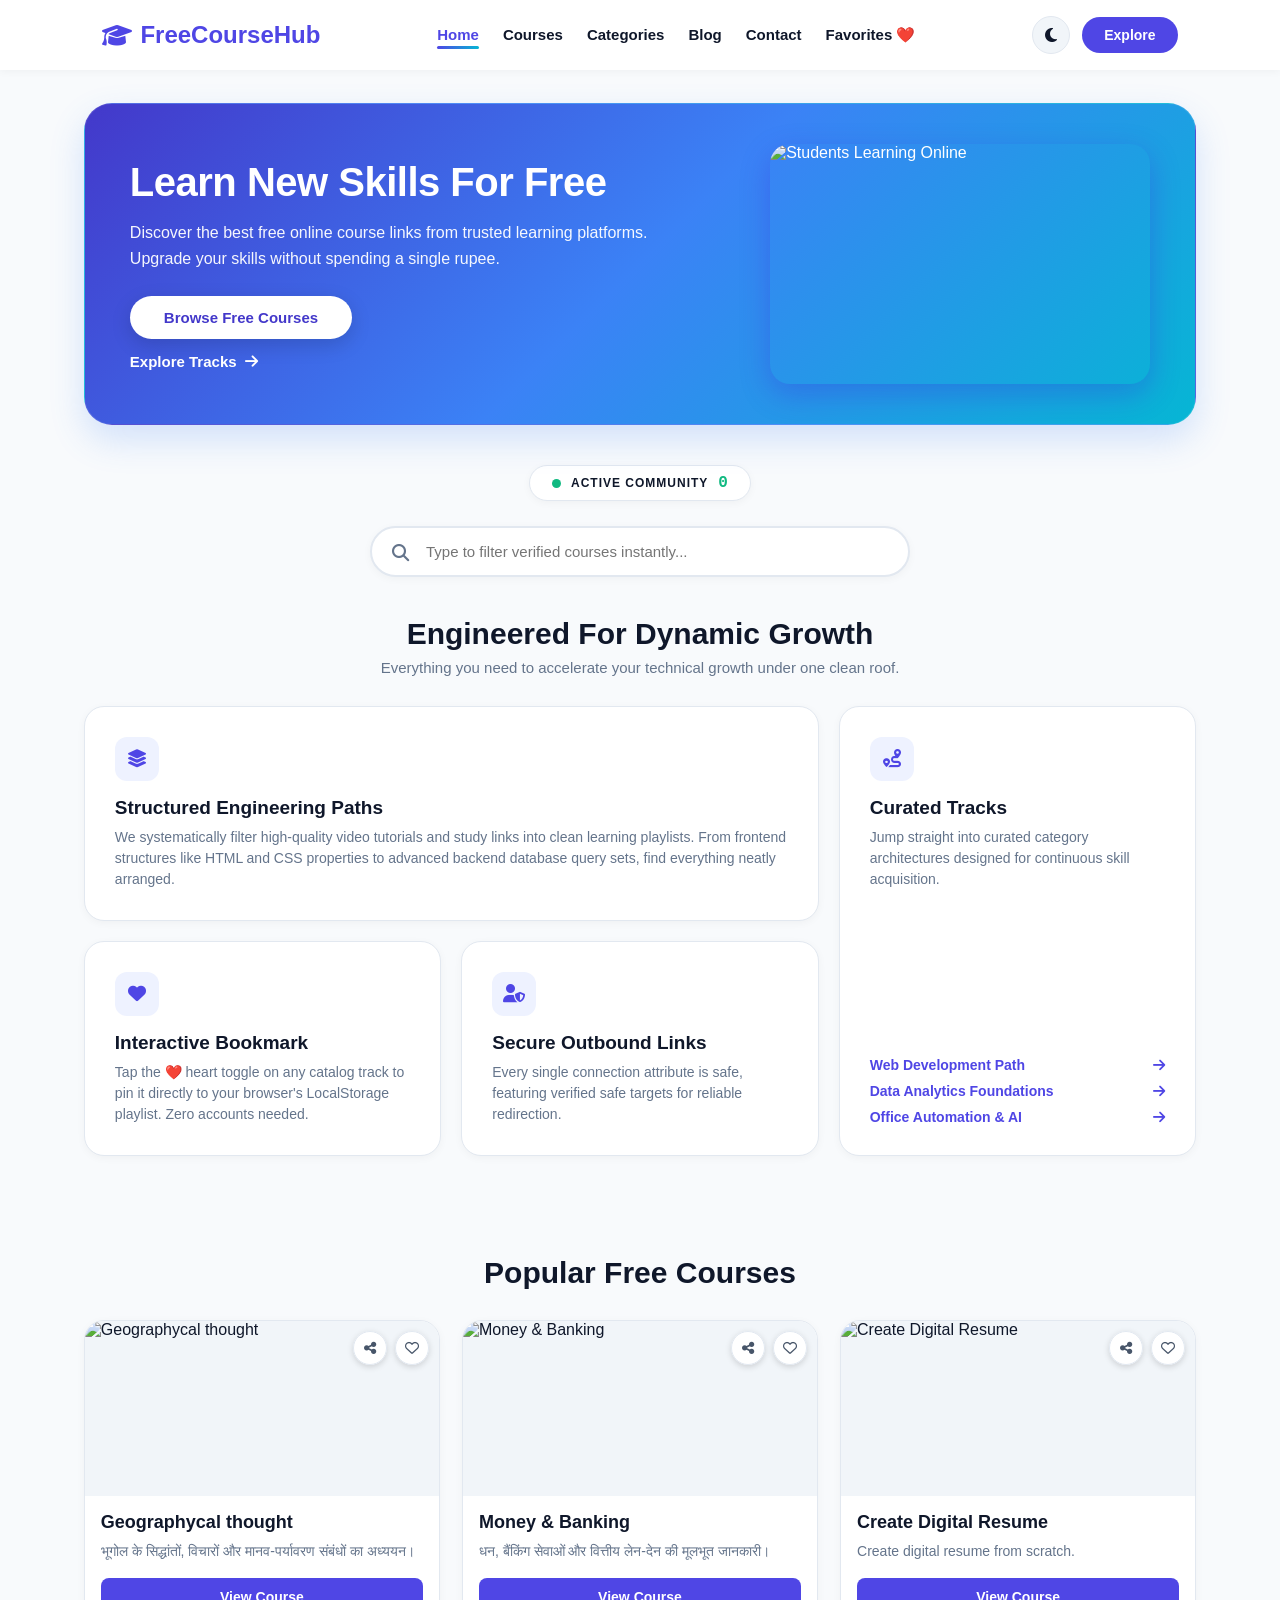
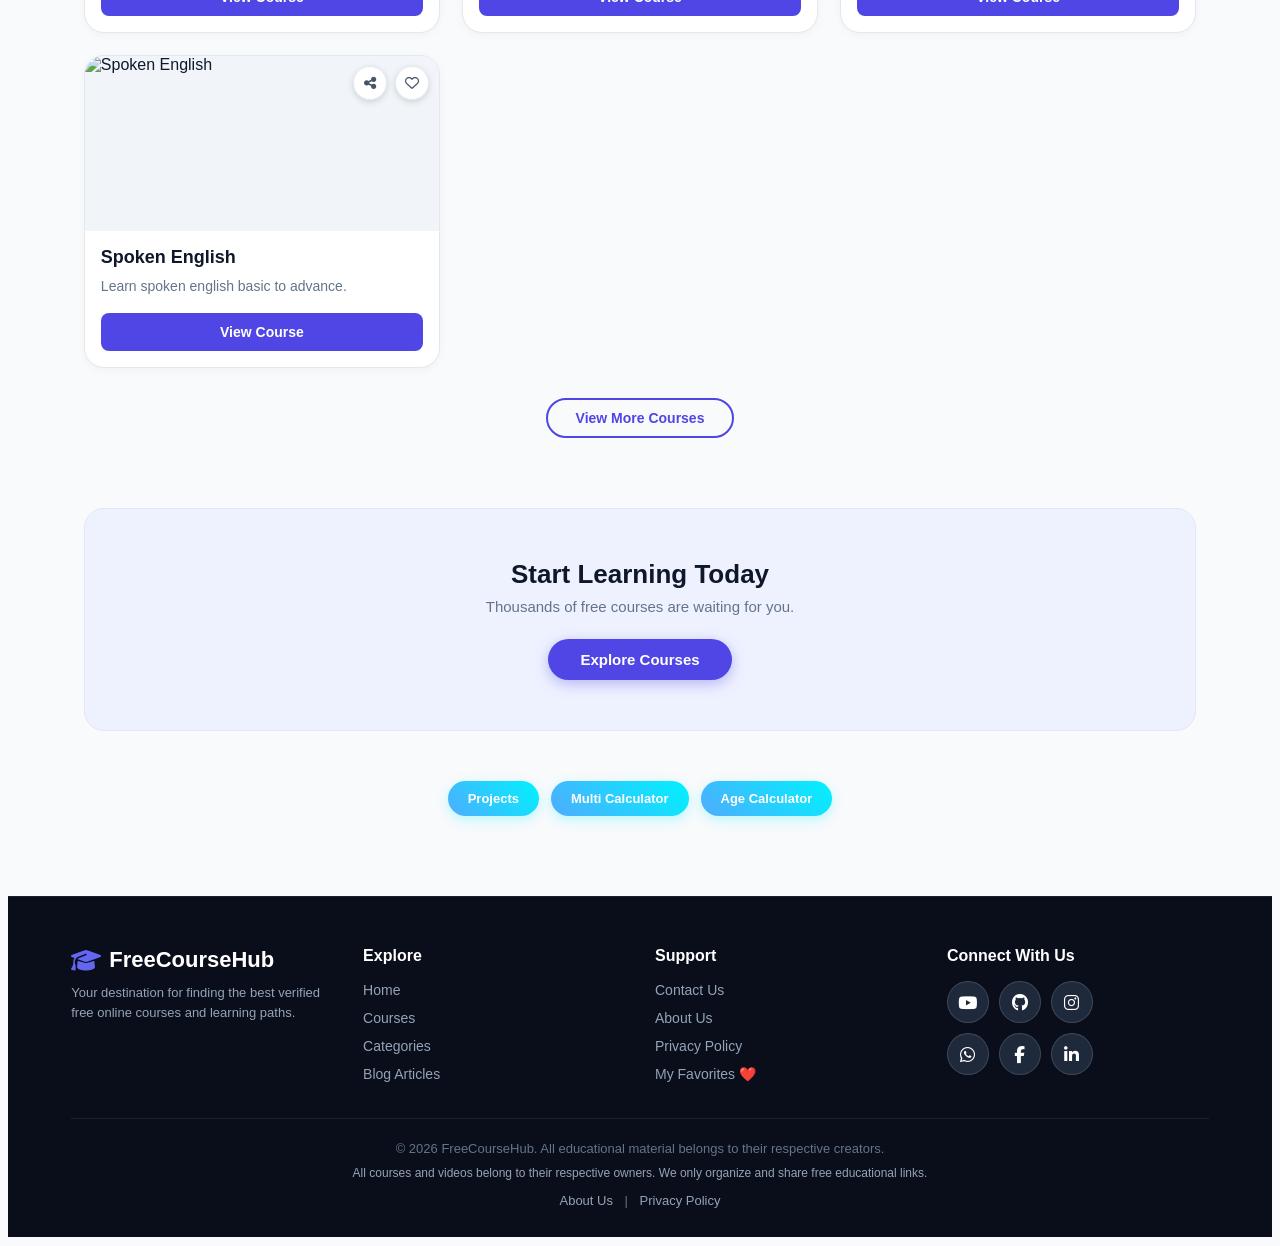
==== index.html @ 64199942 "Add files via upload" ====
<!DOCTYPE html>

<html lang="en">
<head>
  <!-- Basic Setup -->
  <meta charset="utf-8"/>
  <meta content="width=device-width, initial-scale=1.0, maximum-scale=5.0" name="viewport"/>
  <title>Free Course Hub | Learn Programming, AI &amp; Digital Skills for Free</title>
  
  <!-- SEO Meta Tags -->
  <meta name="description" content="Discover the best free online courses with verified links. Learn HTML, CSS, JavaScript, Python, Excel, and AI from trusted platforms without spending money."/>
  <meta name="keywords" content="free online courses, learn coding free, free HTML course, free Python tutorial, advance excel free, FreeCourseHub"/>
  <meta name="author" content="Munendra Singh"/>
  <meta name="robots" content="index, follow"/>
  <link rel="canonical" href="https://freecoursehub.xyz/"/>

  <!-- Open Graph / Facebook / WhatsApp -->
  <meta property="og:type" content="website"/>
  <meta property="og:site_name" content="FreeCourseHub"/>
  <meta property="og:url" content="https://freecoursehub.xyz/"/>
  <meta property="og:title" content="Free Course Hub | Learn New Skills For Free"/>
  <meta property="og:description" content="Upgrade your skills with 100% free and verified online course links."/>
  <meta property="og:image" content="https://freecoursehub.xyz/preview.png"/>
  <meta property="og:image:secure_url" content="https://freecoursehub.xyz/preview.png"/>
  <meta property="og:image:type" content="image/png"/>
  <meta property="og:image:width" content="1200"/>
  <meta property="og:image:height" content="630"/>

  <!-- Twitter Card Data -->
  <meta name="twitter:card" content="summary_large_image"/>
  <meta name="twitter:title" content="Free Course Hub | Learn New Skills For Free"/>
  <meta name="twitter:description" content="Upgrade your skills with 100% free and verified online course links."/>
  <meta name="twitter:image" content="https://freecoursehub.xyz/preview.png"/>

  <!-- Mobile Browser Styling -->
  <meta name="theme-color" content="#2563eb"/>

  <!-- Icons -->
  <link rel="icon" type="image/png" sizes="32x32" href="favicon.png"/>
  <link rel="apple-touch-icon" sizes="180x180" href="apple-touch-icon.png"/>

 <!-- Google Verification -->
  <meta name="google-site-verification" content="74yRJHPuUXWth_8720ql3IF-vBLWs7Xo8AvDwHf1Hyg"/>

  <!-- Stylesheets -->
  <link rel="stylesheet" href="css_files/style.css"/>
  <link rel="stylesheet" href="https://cdnjs.cloudflare.com/ajax/libs/font-awesome/6.5.1/css/all.min.css"/>
</head>
<body class="home-page">
<!-- Universal Header -->
<header>
<nav class="navbar">
<a class="logo" href="index.html">
<i class="fas fa-graduation-cap"></i> FreeCourseHub
            </a>
<!-- Desktop Links -->
<ul class="nav-links">
<li><a class="active" href="index.html">Home</a></li>
<li><a href="sections/Courses.html">Courses</a></li>
<li><a href="sections/Categories.html">Categories</a></li>
<li><a href="sections/blog.html">Blog</a></li>
<li><a href="sections/contact.html">Contact</a></li>
<li><a href="sections/favorites.html">Favorites ❤️</a></li>
</ul>
<div class="nav-right-group">
<button class="theme-toggle-btn" onclick="toggleTheme()" title="Toggle Theme">
<i class="fas fa-moon"></i>
</button>
<a class="nav-btn" href="#courses">Explore</a>
</div>
</nav>
</header>
<!-- Modern Hero Section (Dual-Column Card Frame) -->
<section class="hero-container">
<div class="hero-card">
<div class="hero-left-content">
<h1>Learn New Skills For Free</h1>
<p>Discover the best free online course links from trusted learning platforms. Upgrade your skills without spending a single rupee.</p>
<div class="hero-actions">
<a class="hero-pill-btn" href="#courses">Browse Free Courses</a>
<a class="hero-sub-link" href="sections/Categories.html">Explore Tracks <i class="fas fa-arrow-right"></i></a>
</div>
</div>
<div class="hero-right-img-box">
<img alt="Students Learning Online" src="https://images.unsplash.com/photo-1516321318423-f06f85e504b3?w=600&amp;auto=format&amp;fit=crop&amp;q=80"/>
</div>
</div>
</section>
<!-- Live Counter Badge -->
<div class="live-counter-section">
<a class="members-badge-live" href="sections/contact.html#followers-section">
<span class="pulse-dot"></span>
<span class="live-text">ACTIVE COMMUNITY</span>
<span class="count-number memberCount">0</span>
</a>
</div>
<!-- Search Section (Fixed Icon Inset) -->
<section class="search-section">
<div class="search-box">
<i class="fas fa-search"></i>
<input id="searchInput" placeholder="Type to filter verified courses instantly..." type="text"/>
</div>
</section>
<!-- Bento Grid Section -->
<section class="bento-section">
<h2 class="modern-section-title">Engineered For Dynamic Growth</h2>
<p class="modern-section-subtitle">Everything you need to accelerate your technical growth under one clean roof.</p>
<div class="bento-grid">
<div class="bento-card col-2">
<div class="icon-box"><i class="fas fa-layer-group"></i></div>
<h3>Structured Engineering Paths</h3>
<p>We systematically filter high-quality video tutorials and study links into clean learning playlists. From frontend structures like HTML and CSS properties to advanced backend database query sets, find everything neatly arranged.</p>
</div>
<div class="bento-card row-2">
<div>
<div class="icon-box"><i class="fas fa-route"></i></div>
<h3>Curated Tracks</h3>
<p>Jump straight into curated category architectures designed for continuous skill acquisition.</p>
</div>
<ul class="bento-link-list">
<li><a href="sections/Categories.html?category=web-development">Web Development Path <i class="fas fa-arrow-right"></i></a></li>
<li><a href="sections/Categories.html?category=data-analytics">Data Analytics Foundations <i class="fas fa-arrow-right"></i></a></li>
<li><a href="sections/Categories.html?category=ms-office">Office Automation &amp; AI <i class="fas fa-arrow-right"></i></a></li>
</ul>
</div>
<div class="bento-card">
<div class="icon-box"><i class="fas fa-heart"></i></div>
<h3>Interactive Bookmark</h3>
<p>Tap the ❤️ heart toggle on any catalog track to pin it directly to your browser's LocalStorage playlist. Zero accounts needed.</p>
</div>
<div class="bento-card">
<div class="icon-box"><i class="fas fa-user-shield"></i></div>
<h3>Secure Outbound Links</h3>
<p>Every single connection attribute is safe, featuring verified safe targets for reliable redirection.</p>
</div>
</div>
</section>
<!-- Courses Catalog Section -->
<section class="courses" id="courses">
<h2 class="modern-section-title">Popular Free Courses</h2>
<div class="course-grid" id="courseGrid"></div>
<div class="view-more-container">
<button class="view-more-btn" id="viewMoreBtn">View More Courses</button>
</div>
</section>
<!-- CTA Section (Fixed Button) -->
<section class="cta">
<h2>Start Learning Today</h2>
<p>Thousands of free courses are waiting for you.</p>
<a class="cta-btn" href="sections/Courses.html">Explore Courses</a>
</section>
<!-- Project Links -->
<div class="project-buttons-container">
<a class="btn-project" href="my_projects/portfolio.html">Projects</a>
<a class="btn-project" href="https://munendra5singh.github.io/MultyCalculatorHub/index.html" rel="noopener" target="_blank">Multi Calculator</a>
<a class="btn-project" href="https://munendra5singh.github.io/MultyCalculatorHub/age.html" rel="noopener" target="_blank">Age Calculator</a>
</div>
<!-- Balanced Full Width Footer -->
<footer class="site-footer">
<div class="footer-inner">
<div class="footer-main-grid">
<!-- Column 1: Brand -->
<div class="footer-brand-col">
<a class="footer-logo" href="index.html">
<i class="fas fa-graduation-cap"></i> FreeCourseHub
                    </a>
<p>Your destination for finding the best verified free online courses and learning paths.</p>
</div>
<!-- Column 2: Explore -->
<div class="footer-nav-col">
<h4 class="footer-col-title">Explore</h4>
<ul class="footer-list">
<li><a href="index.html">Home</a></li>
<li><a href="sections/Courses.html">Courses</a></li>
<li><a href="sections/Categories.html">Categories</a></li>
<li><a href="sections/blog.html">Blog Articles</a></li>
</ul>
</div>
<!-- Column 3: Support -->
<div class="footer-nav-col">
<h4 class="footer-col-title">Support</h4>
<ul class="footer-list">
<li><a href="sections/contact.html">Contact Us</a></li>
<li><a href="sections/about.html">About Us</a></li>
<li><a href="sections/privacy-policy.html">Privacy Policy</a></li>
<li><a href="sections/favorites.html">My Favorites ❤️</a></li>
</ul>
</div>
<!-- Column 4: Connect With Us -->
<div class="footer-social-col">
<h4 class="footer-col-title">Connect With Us</h4>
<div class="footer-social-grid">
    <a class="social-pill yt" href="https://www.youtube.com/@munendra-tcm" rel="noopener noreferrer" target="_blank" title="YouTube"><i class="fab fa-youtube"></i></a>
    <a class="social-pill gh" href="https://github.com/munendra5singh" rel="noopener noreferrer" target="_blank" title="GitHub"><i class="fab fa-github"></i></a>
    <a class="social-pill ig" href="https://www.instagram.com/munendra_tcm?igsh=c3F6aDUxYTVlNmhz" rel="noopener noreferrer" target="_blank" title="Instagram"><i class="fab fa-instagram"></i></a>
    <a class="social-pill wa" href="https://wa.me/919105523282" rel="noopener noreferrer" target="_blank" title="WhatsApp"><i class="fab fa-whatsapp"></i></a>
    <a class="social-pill fb" href="https://www.facebook.com/share/1E47B3eucZ/" rel="noopener noreferrer" target="_blank" title="Facebook"><i class="fab fa-facebook-f"></i></a>
    <a class="social-pill li" href="https://www.linkedin.com/in/munendra-singh-7706443b3/" rel="noopener noreferrer" target="_blank" title="LinkedIn"><i class="fab fa-linkedin-in"></i></a>
</div>
</div>
</div>
<!-- Disclaimer & Copyright -->
<div class="footer-bottom-disclaimer">
<p>© 2026 FreeCourseHub. All educational material belongs to their respective creators.</p>
<p style="font-size: 12px; color: #94a3b8; margin-top: 4px;">
                    All courses and videos belong to their respective owners. We only organize and share free educational links.
                </p>
<div class="footer-legal-links" style="margin-top: 8px;">
<a href="sections/about.html">About Us</a> | 
                    <a href="sections/privacy-policy.html">Privacy Policy</a>
</div>
</div>
</div>
</footer>
<!-- YouTube-Style Mobile Bottom Navigation Bar -->
<nav class="mobile-bottom-nav" id="mobileBottomNav">
<a class="mobile-nav-item active" href="index.html" title="Home">
<i class="fas fa-home"></i>
</a>
<a class="mobile-nav-item" href="sections/Courses.html" title="Courses">
<i class="fas fa-book-open"></i>
</a>
<a class="mobile-nav-item" href="sections/Categories.html" title="Categories">
<i class="fas fa-shapes"></i>
</a>
<a class="mobile-nav-item" href="sections/favorites.html" title="Favorites">
<i class="fas fa-heart"></i>
</a>
<button class="mobile-nav-item" id="openDrawerBtn" title="Menu" type="button">
<i class="fas fa-bars"></i>
</button>
</nav>
<!-- Mobile Slide-Up Drawer & Overlay -->
<div class="mobile-menu-overlay" id="drawerOverlay"></div>
<div class="mobile-menu-drawer" id="mobileDrawer">
<div class="drawer-handle"></div>
<ul class="drawer-links">
<li><a href="sections/contact.html"><i class="fas fa-envelope"></i> Contact Us</a></li>
<li><a href="sections/about.html"><i class="fas fa-info-circle"></i> About Us</a></li>
<li><a href="sections/blog.html"><i class="fas fa-newspaper"></i> Blog Articles</a></li>
<li><a href="sections/privacy-policy.html"><i class="fas fa-shield-alt"></i> Privacy Policy</a></li>
<li>
<button onclick="toggleTheme(); closeMobileDrawer();" type="button">
<i class="fas fa-moon"></i> Toggle Dark/Light Theme
                </button>
</li>
</ul>
</div>
<!-- External JavaScript Files -->
<script src="js_files/all_courses.js"></script>
<script src="js_files/theme.js"></script>
<script src="js_files/community.js" type="module"></script>
<script src="js_files/firebase-config.js" type="module"></script>
<!-- Interactive Course Rendering & Favorites/Share System -->
<script>
        const container = document.getElementById("courseGrid");
        const searchInput = document.getElementById("searchInput");
        const viewMoreBtn = document.getElementById("viewMoreBtn");
        const bentoSection = document.querySelector(".bento-section");
        
        let isExpanded = false; 

        function getFavorites() {
            return JSON.parse(localStorage.getItem("favorites")) || [];
        }

        function toggleLike(event, courseId) {
            event.stopPropagation();
            event.preventDefault();
            let favorites = getFavorites();
            const btn = event.currentTarget;
            const icon = btn.querySelector("i");

            if (favorites.includes(courseId)) {
                favorites = favorites.filter(id => id !== courseId);
                btn.classList.remove("liked");
                icon.className = "far fa-heart";
            } else {
                favorites.push(courseId);
                btn.classList.add("liked");
                icon.className = "fas fa-heart";
            }
            localStorage.setItem("favorites", JSON.stringify(favorites));
        }

        function shareCourse(event, courseName, courseLink) {
            event.stopPropagation();
            event.preventDefault();
            const fullUrl = courseLink.startsWith("http") ? courseLink : window.location.origin + "/" + courseLink;
            const shareData = {
                title: `${courseName} - Free Course`,
                text: `Explore this verified free course on FreeCourseHub: ${courseName}`,
                url: fullUrl
            };

            if (navigator.share) {
                navigator.share(shareData).catch(() => {});
            } else if (navigator.clipboard) {
                navigator.clipboard.writeText(fullUrl).then(() => {
                    alert("Course link successfully copied to clipboard!");
                }).catch(() => {
                    alert("Course Link: " + fullUrl);
                });
            } else {
                alert("Course Link: " + fullUrl);
            }
        }

        function getDailyCourses(data) {
            const seed = new Date().toDateString();
            let shuffled = [...data].sort(() => {
                return 0.5 - Math.abs(Math.sin(seed.length + Date.parse(seed)));
            });
            return shuffled.slice(0, 6);
        }

        function renderCourses(filter = "") {
            if (typeof allCoursesMasterData === 'undefined' || !container) return;

            const sourceData = (filter.length > 0) 
                ? allCoursesMasterData.filter(c => c.name.toLowerCase().includes(filter.toLowerCase()))
                : getDailyCourses(allCoursesMasterData);

            container.innerHTML = ""; 

            if (sourceData.length === 0 && filter.length > 0) {
                container.innerHTML = `
                    <div class="empty-search-container">
                        <i class="fas fa-search"></i>
                        <h3>ओह! "${filter}" के लिए कोई कोर्स नहीं मिला</h3>
                        <p>शायद आपने कुछ गलत टाइप किया है, या यह कोर्स अभी हमारी लाइब्रेरी में नहीं है।</p>
                        <div class="empty-search-wrapper-btn">
                            <button onclick="location.reload()" class="course-btn">वापस जाएं</button>
                            <a href="sections/Courses.html" class="course-btn">Find Your Perfect Path 🎯</a>
                        </div>
                    </div>`;
                viewMoreBtn.style.display = "none";
                return;
            }

            if (filter.length > 0) {
                viewMoreBtn.style.display = "none";
                displayItems(sourceData);
            } else {
                viewMoreBtn.style.display = "inline-block";
                const limit = isExpanded ? 6 : 4;
                displayItems(sourceData.slice(0, limit));
                viewMoreBtn.textContent = isExpanded ? "Show Less" : "View More Courses";
            }
        }

        function displayItems(data) {
            const favorites = getFavorites();
            data.forEach(course => {
                const desc = course.description || course.desc || "Learn this skill effectively.";
                const courseIdentifier = course.id || course.name;
                const isLiked = favorites.includes(courseIdentifier);

                container.innerHTML += `
                    <div class="course-card" data-name="${course.name}">
                        <div class="card-actions-top">
                            <button type="button" class="action-circle-btn share-btn" onclick="shareCourse(event, '${course.name.replace(/'/g, "\\'")}', '${course.link}')" title="Share Course">
                                <i class="fas fa-share-alt"></i>
                            </button>
                            <button type="button" class="action-circle-btn like-btn ${isLiked ? 'liked' : ''}" onclick="toggleLike(event, '${courseIdentifier}')" title="Save to Favorites">
                                <i class="${isLiked ? 'fas' : 'far'} fa-heart"></i>
                            </button>
                        </div>
                        <img src="${course.img}" alt="${course.name}" loading="lazy">
                        <h3>${course.name}</h3>
                        <p>${desc}</p>
                        <a href="${course.link}" target="_blank" rel="noopener" class="course-btn">View Course</a>
                    </div>
                `;
            });
        }

        searchInput.addEventListener("input", (e) => {
            const value = e.target.value;
            isExpanded = false;
            
            if (bentoSection) {
                bentoSection.style.display = (value.length > 0) ? "none" : "block";
            }
            
            renderCourses(value);
            
            if (value.length > 0) {
                document.getElementById("courses").scrollIntoView({ behavior: 'smooth' });
            }
        });

        viewMoreBtn.addEventListener("click", () => {
            isExpanded = !isExpanded;
            renderCourses();
        });

        // --- YouTube-Style Scroll Hide/Show Logic ---
        const bottomNav = document.getElementById("mobileBottomNav");
        let lastScrollY = window.scrollY;

        window.addEventListener("scroll", () => {
            if (window.innerWidth > 768) return;
            const currentScrollY = window.scrollY;
            
            if (currentScrollY > lastScrollY && currentScrollY > 70) {
                bottomNav.classList.add("nav-hidden");
            } else {
                bottomNav.classList.remove("nav-hidden");
            }
            lastScrollY = currentScrollY;
        }, { passive: true });

        // --- Mobile Drawer Controls ---
        const openDrawerBtn = document.getElementById("openDrawerBtn");
        const drawerOverlay = document.getElementById("drawerOverlay");
        const mobileDrawer = document.getElementById("mobileDrawer");

        function openMobileDrawer() {
            mobileDrawer.classList.add("active");
            drawerOverlay.classList.add("active");
            document.body.style.overflow = "hidden";
        }

        function closeMobileDrawer() {
            mobileDrawer.classList.remove("active");
            drawerOverlay.classList.remove("active");
            document.body.style.overflow = "";
        }

        openDrawerBtn.addEventListener("click", openMobileDrawer);
        drawerOverlay.addEventListener("click", closeMobileDrawer);

        // Fallback Theme Toggle
        if (typeof toggleTheme !== 'function') {
            window.toggleTheme = function() {
                document.body.classList.toggle("dark-mode");
                const isDark = document.body.classList.contains("dark-mode");
                const icons = document.querySelectorAll(".theme-toggle-btn i, .drawer-links button i");
                icons.forEach(icon => {
                    icon.className = isDark ? "fas fa-sun" : "fas fa-moon";
                });
            };
        }

        document.addEventListener("DOMContentLoaded", () => {
            renderCourses();
        });
    </script>
</body>
</html>
---- css_files/style.css ----
/* ==========================================================================
   FREE COURSE HUB — MASTER STYLESHEET
   --------------------------------------------------------------------------
   All page CSS is maintained here. Page-specific rules are scoped to the
   page body class so moving CSS into one file does not cause cross-page
   selector collisions. Keep new styles inside the correct page section.
   ========================================================================== */

/* ==========================================================================
   SECTION 1 — GLOBAL FOUNDATION / SHARED TOKENS
   ========================================================================== */
:root {
    --bg-main: #f8fafc;
    --bg-card: #ffffff;
    --text-primary: #0f172a;
    --text-muted: #64748b;
    --brand: #4f46e5;
    --brand-hover: #3730a3;
    --border: #e2e8f0;
    --shadow-sm: 0 2px 8px rgba(0, 0, 0, 0.04);
    --shadow-md: 0 8px 24px rgba(0, 0, 0, 0.08);
    --radius-lg: 20px;
    --radius-sm: 8px;
    --radius-full: 9999px;
}

html { scroll-behavior: smooth; }

/* ==========================================================================
   SECTION 2 — PAGE STYLES (ISOLATED)
   ========================================================================== */

/* ==========================================================================
   HOME / INDEX
   BODY SCOPE: .home-page
   ========================================================================== */

        /* ==========================================================================
           1. CORE DESIGN TOKENS & RESET
           ========================================================================== */
        .home-page{
            --bg-main: #f8fafc;
            --bg-card: #ffffff;
            --text-primary: #0f172a;
            --text-muted: #64748b;
            --brand: #4f46e5;
            --brand-hover: #3730a3;
            --border: #e2e8f0;
            --shadow-sm: 0 2px 8px rgba(0, 0, 0, 0.04);
            --shadow-md: 0 8px 24px rgba(0, 0, 0, 0.08);
            --radius-lg: 20px;
            --radius-sm: 8px;
            --radius-full: 9999px;
        }

        .home-page *{
            margin: 0;
            padding: 0;
            box-sizing: border-box;
            font-family: -apple-system, BlinkMacSystemFont, "Segoe UI", Roboto, "Helvetica Neue", Arial, sans-serif;
            -webkit-tap-highlight-color: transparent;
        }

        html{
            scroll-behavior: smooth;
        }

        .home-page{
            background-color: var(--bg-main);
            color: var(--text-primary);
            padding-top: 70px;
            transition: background 0.3s ease, color 0.3s ease;
            overflow-x: hidden;
        }

        /* ==========================================================================
           2. UNIVERSAL NAVBAR (Desktop Standard)
           ========================================================================== */
        .home-page .navbar{
            position: fixed;
            top: 0;
            left: 0;
            width: 100%;
            min-height: 70px;
            background: var(--bg-card);
            display: flex;
            justify-content: space-between;
            align-items: center;
            padding: 0 8%;
            box-shadow: var(--shadow-sm);
            z-index: 1000;
            transition: background 0.3s ease, border-color 0.3s ease;
        }

        .home-page .logo{
            font-size: 24px;
            font-weight: 800;
            color: var(--brand);
            text-decoration: none;
            display: inline-flex;
            align-items: center;
            gap: 8px;
        }

        .home-page .nav-links{
            display: flex;
            list-style: none;
            gap: 24px;
            align-items: center;
        }

        .home-page .nav-links a{
            text-decoration: none;
            color: var(--text-primary);
            font-weight: 600;
            font-size: 15px;
            position: relative;
            padding-bottom: 6px;
            transition: color 0.2s;
        }

        .home-page .nav-links a:hover, .home-page .nav-links a.active{
            color: var(--brand);
        }

        .home-page .nav-links a.active::after{
            content: "";
            position: absolute;
            bottom: 0;
            left: 0;
            width: 100%;
            height: 3px;
            background: linear-gradient(90deg, #4f46e5, #06b6d4);
            border-radius: var(--radius-full);
        }

        .home-page .nav-right-group{
            display: flex;
            align-items: center;
            gap: 12px;
        }

        .home-page .nav-btn{
            text-decoration: none;
            background: var(--brand);
            color: #ffffff;
            padding: 10px 22px;
            border-radius: var(--radius-full);
            font-weight: 600;
            font-size: 14px;
            transition: background 0.2s, transform 0.15s;
        }

        .home-page .nav-btn:hover{
            background: var(--brand-hover);
            transform: translateY(-1px);
        }

        .home-page .theme-toggle-btn{
            background: #f1f5f9;
            border: 1px solid var(--border);
            width: 38px;
            height: 38px;
            border-radius: var(--radius-full);
            display: flex;
            align-items: center;
            justify-content: center;
            color: var(--text-primary);
            cursor: pointer;
            font-size: 16px;
            transition: 0.2s;
        }

        /* ==========================================================================
           3. HERO CARD SECTION (Permanent Blue Gradient)
           ========================================================================== */
        .home-page header, .home-page .hero, .home-page.home-page .hero{
            background: transparent !important;
            padding: 0 !important;
        }

        .home-page .hero-container{
            width: 88%;
            max-width: 1180px;
            margin: 25px auto 20px;
        }

        .home-page .hero-card{
            background: linear-gradient(135deg, #4338ca 0%, #3b82f6 50%, #06b6d4 100%) !important;
            border-radius: 28px;
            padding: 40px 45px;
            display: flex;
            align-items: center;
            justify-content: space-between;
            gap: 30px;
            color: #ffffff !important;
            box-shadow: 0 15px 35px rgba(59, 130, 246, 0.2);
            position: relative;
            overflow: hidden;
            border: 1px solid rgba(255, 255, 255, 0.1);
        }

        .home-page .hero-left-content{
            flex: 1.2;
            max-width: 550px;
        }

        .home-page .hero-left-content h1{
            font-size: 40px;
            font-weight: 800;
            line-height: 1.2;
            margin-bottom: 14px;
            color: #ffffff !important;
            letter-spacing: -0.5px;
        }

        .home-page .hero-left-content p{
            font-size: 16px;
            line-height: 1.6;
            color: rgba(255, 255, 255, 0.95) !important;
            margin-bottom: 24px;
        }

        .home-page .hero-actions{
            display: flex;
            flex-direction: column;
            align-items: flex-start;
            gap: 14px;
        }

        .home-page .hero-pill-btn{
            background: #ffffff;
            color: #4338ca;
            padding: 13px 34px;
            border-radius: var(--radius-full);
            font-weight: 700;
            font-size: 15px;
            text-decoration: none;
            box-shadow: 0 6px 20px rgba(0, 0, 0, 0.15);
            transition: all 0.2s ease;
            display: inline-block;
        }

        .home-page .hero-pill-btn:hover{
            transform: translateY(-2px);
            box-shadow: 0 10px 25px rgba(0, 0, 0, 0.22);
        }

        .home-page .hero-sub-link{
            color: #ffffff;
            font-weight: 600;
            font-size: 15px;
            text-decoration: none;
            display: inline-flex;
            align-items: center;
            gap: 8px;
            transition: transform 0.2s;
        }

        .home-page .hero-sub-link:hover{
            transform: translateX(4px);
        }

        .home-page .hero-right-img-box{
            flex: 1;
            display: flex;
            justify-content: flex-end;
        }

        .home-page .hero-right-img-box img{
            width: 100%;
            max-width: 380px;
            height: 240px;
            object-fit: cover;
            border-radius: 20px;
            box-shadow: 0 10px 30px rgba(72, 6, 225, 0.25);
        }

        /* ==========================================================================
           4. LIVE COUNTER & PERFECT SEARCH BAR
           ========================================================================== */
        .home-page .live-counter-section{
            padding: 20px 20px 10px;
            text-align: center;
        }

        .home-page .members-badge-live{
            background: var(--bg-card);
            border: 1px solid var(--border);
            padding: 8px 22px;
            border-radius: var(--radius-full);
            display: inline-flex;
            align-items: center;
            gap: 10px;
            text-decoration: none;
            box-shadow: var(--shadow-sm);
        }

        .home-page .pulse-dot{
            width: 9px;
            height: 9px;
            background: #10b981;
            border-radius: var(--radius-full);
            box-shadow: 0 0 0 0 rgba(16, 185, 129, 0.5);
            animation: pulse 2s infinite;
        }

        .home-page .live-text{
            color: var(--text-primary);
            font-weight: 700;
            font-size: 12px;
            letter-spacing: 1px;
        }

        .home-page .memberCount{
            color: #10b981;
            font-size: 16px;
            font-weight: 800;
            font-family: monospace;
        }

        @keyframes pulse {
            0% { box-shadow: 0 0 0 0 rgba(16, 185, 129, 0.6); }
            70% { box-shadow: 0 0 0 8px rgba(16, 185, 129, 0); }
            100% { box-shadow: 0 0 0 0 rgba(16, 185, 129, 0); }
        }

        .home-page .search-section{
            max-width: 580px;
            margin: 15px auto 35px;
            padding: 0 20px;
        }

        .home-page .search-box{
            position: relative;
            width: 100%;
            display: flex;
            align-items: center;
        }

        .home-page .search-box i{
            position: absolute;
            left: 22px;
            top: 50%;
            transform: translateY(-50%);
            color: #64748b;
            font-size: 17px;
            pointer-events: none;
            z-index: 2;
        }

        .home-page .search-box input{
            width: 100%;
            padding: 15px 22px 15px 54px;
            border: 2px solid var(--border);
            border-radius: var(--radius-full);
            font-size: 15px;
            background: var(--bg-card);
            color: var(--text-primary);
            outline: none;
            box-shadow: var(--shadow-sm);
            transition: border-color 0.2s, box-shadow 0.2s;
        }

        .home-page .search-box input:focus{
            border-color: var(--brand);
            box-shadow: 0 4px 16px rgba(79, 70, 229, 0.12);
        }

        /* ==========================================================================
           5. BENTO GRID SECTION
           ========================================================================== */
        .home-page .bento-section{
            width: 88%;
            max-width: 1180px;
            margin: 40px auto 60px;
        }

        .home-page .modern-section-title{
            font-size: 30px;
            font-weight: 800;
            text-align: center;
            margin-bottom: 8px;
            color: var(--text-primary);
        }

        .home-page .modern-section-subtitle{
            text-align: center;
            color: var(--text-muted);
            font-size: 15px;
            margin-bottom: 30px;
        }

        .home-page .bento-grid{
            display: grid;
            grid-template-columns: repeat(3, 1fr);
            gap: 20px;
        }

        .home-page .bento-card{
            background: var(--bg-card);
            border-radius: var(--radius-lg);
            padding: 30px;
            border: 1px solid var(--border);
            box-shadow: var(--shadow-sm);
            display: flex;
            flex-direction: column;
            transition: transform 0.2s, box-shadow 0.2s;
        }

        .home-page .bento-card:hover{
            transform: translateY(-3px);
            box-shadow: var(--shadow-md);
        }

        .home-page .bento-card.col-2{ grid-column: span 2; }
        .home-page .bento-card.row-2{ grid-row: span 2; justify-content: space-between; }

        .home-page .bento-card .icon-box{
            width: 44px;
            height: 44px;
            border-radius: 12px;
            background: #eef2ff;
            color: var(--brand);
            display: flex;
            align-items: center;
            justify-content: center;
            font-size: 18px;
            margin-bottom: 16px;
        }

        .home-page .bento-card h3{
            font-size: 19px;
            font-weight: 700;
            margin-bottom: 8px;
            color: var(--text-primary);
        }

        .home-page .bento-card p{
            color: var(--text-muted);
            font-size: 14px;
            line-height: 1.5;
        }

        .home-page .bento-link-list{
            list-style: none;
            margin-top: 15px;
            display: flex;
            flex-direction: column;
            gap: 10px;
        }

        .home-page .bento-link-list a{
            color: var(--brand);
            text-decoration: none;
            font-weight: 600;
            font-size: 14px;
            display: flex;
            justify-content: space-between;
            align-items: center;
        }

        /* ==========================================================================
           6. COURSES GRID & LIKE/SHARE ACTIONS
           ========================================================================== */
        .home-page .courses{
            width: 88%;
            max-width: 1180px;
            margin: auto;
            padding: 40px 0;
            text-align: center;
        }

        .home-page .course-grid{
            display: grid;
            grid-template-columns: repeat(auto-fit, minmax(280px, 1fr));
            gap: 22px;
            margin: 30px 0;
        }

        .home-page .course-card{
            background: var(--bg-card);
            border-radius: var(--radius-lg);
            overflow: hidden;
            border: 1px solid var(--border);
            box-shadow: var(--shadow-sm);
            display: flex;
            flex-direction: column;
            text-align: left;
            position: relative;
            transition: transform 0.2s, box-shadow 0.2s;
        }

        .home-page .course-card:hover{
            transform: translateY(-4px);
            box-shadow: var(--shadow-md);
        }

        /* Card Top Action Buttons (Side by Side Row) */
        .home-page .card-actions-top{
            position: absolute !important;
            top: 10px !important;
            right: 10px !important;
            display: flex !important;
            flex-direction: row !important;
            align-items: center !important;
            gap: 8px !important;
            z-index: 20 !important;
            margin: 0 !important;
            padding: 0 !important;
        }

        .home-page .action-circle-btn, .home-page .card-actions-top button{
            position: static !important;
            width: 34px !important;
            height: 34px !important;
            border-radius: 50% !important;
            background: rgba(255, 255, 255, 0.95) !important;
            backdrop-filter: blur(4px);
            border: 1px solid var(--border) !important;
            color: #475569 !important;
            display: inline-flex !important;
            align-items: center !important;
            justify-content: center !important;
            cursor: pointer !important;
            font-size: 14px !important;
            box-shadow: 0 2px 6px rgba(0, 0, 0, 0.15) !important;
            transition: transform 0.15s ease, background 0.2s ease, color 0.2s ease !important;
            margin: 0 !important;
            padding: 0 !important;
        }

        .home-page .action-circle-btn:hover{
            transform: scale(1.1) !important;
        }

        .home-page .action-circle-btn.like-btn.liked i{
            color: #ef4444 !important;
        }

        .home-page .action-circle-btn.share-btn:hover{
            color: var(--brand) !important;
        }

        .home-page .course-card img{
            width: 100%;
            height: 175px;
            object-fit: cover;
            background: #f1f5f9;
        }

        .home-page .course-card h3{
            padding: 16px 16px 8px;
            font-size: 18px;
            font-weight: 700;
            color: var(--text-primary);
        }

        .home-page .course-card p{
            padding: 0 16px 16px;
            color: var(--text-muted);
            font-size: 14px;
            line-height: 1.5;
            flex-grow: 1;
        }

        .home-page .course-btn{
            display: block;
            background: var(--brand);
            color: #ffffff;
            text-align: center;
            text-decoration: none;
            padding: 11px;
            margin: 0 16px 16px;
            border-radius: var(--radius-sm);
            font-weight: 600;
            font-size: 14px;
            border: none;
            cursor: pointer;
            transition: background 0.2s;
        }

        .home-page .course-btn:hover{
            background: var(--brand-hover);
        }

        .home-page .view-more-container{
            display: flex;
            justify-content: center;
            margin-top: 15px;
        }

        .home-page .view-more-btn{
            background: transparent;
            color: var(--brand);
            border: 2px solid var(--brand);
            padding: 10px 28px;
            border-radius: var(--radius-full);
            font-size: 14px;
            font-weight: 700;
            cursor: pointer;
            transition: 0.2s;
        }

        .home-page .view-more-btn:hover{
            background: var(--brand);
            color: #ffffff;
        }

        .home-page .empty-search-container{
            text-align: center;
            padding: 30px;
            grid-column: 1 / -1;
        }

        .home-page .empty-search-container i{
            font-size: 40px;
            color: var(--brand);
            margin-bottom: 12px;
            opacity: 0.7;
        }

        .home-page .empty-search-container h3{
            font-size: 18px;
            margin-bottom: 6px;
            color: var(--text-primary);
        }

        .home-page .empty-search-container p{
            font-size: 13px;
            color: var(--text-muted);
        }

        .home-page .empty-search-wrapper-btn{
            display: flex;
            flex-direction: column;
            align-items: center;
            gap: 8px;
            margin-top: 15px;
        }

        .home-page .empty-search-wrapper-btn .course-btn{
            max-width: 200px;
            width: 100%;
            margin: 0;
        }

        /* ==========================================================================
           7. CTA & PROJECTS HUB (Button Styling Fixed)
           ========================================================================== */
        .home-page .cta{
            background: #eef2ff;
            padding: 50px 20px;
            text-align: center;
            border-radius: var(--radius-lg);
            width: 88%;
            max-width: 1180px;
            margin: 30px auto;
            border: 1px solid #e0e7ff;
        }

        .home-page .cta h2{ font-size: 26px; margin-bottom: 8px; color: var(--text-primary); }
        .home-page .cta p{ font-size: 15px; color: var(--text-muted); margin-bottom: 24px; }

        /* 🌟 Fixed CTA Button Style 🌟 */
        .home-page .cta-btn, .home-page .hero-btn{
            background: var(--brand) !important;
            color: #ffffff !important;
            padding: 12px 32px;
            border-radius: var(--radius-full);
            font-weight: 700;
            font-size: 15px;
            text-decoration: none;
            box-shadow: 0 4px 14px rgba(79, 70, 229, 0.35);
            transition: all 0.2s ease;
            display: inline-block;
            border: none;
        }

        .home-page .cta-btn:hover, .home-page .hero-btn:hover{
            background: var(--brand-hover) !important;
            transform: translateY(-2px);
            box-shadow: 0 8px 20px rgba(79, 70, 229, 0.45);
        }

        .home-page .project-buttons-container{
            display: flex;
            justify-content: center;
            gap: 12px;
            padding: 20px 10px;
            flex-wrap: wrap;
        }

        .home-page .btn-project{
            background: linear-gradient(45deg, #4facfe, #00f2fe);
            color: #ffffff;
            padding: 10px 20px;
            border-radius: var(--radius-full);
            text-decoration: none;
            font-size: 13px;
            font-weight: 700;
            box-shadow: 0 4px 12px rgba(0, 242, 254, 0.25);
            transition: transform 0.2s;
        }

        .home-page .btn-project:hover{
            transform: translateY(-2px);
        }

        /* ==========================================================================
           8. BALANCED FULL WIDTH FOOTER
           ========================================================================== */
        .home-page .site-footer{
            width: 100% !important;
            background: #090e1a !important;
            border-top: 1px solid rgba(255, 255, 255, 0.08);
            margin-top: 60px;
            padding: 50px 0 25px 0;
            color: #ffffff;
            box-sizing: border-box;
        }

        .home-page .footer-inner{
            width: 90%;
            max-width: 1200px;
            margin: 0 auto;
        }

        .home-page .footer-main-grid{
            display: grid;
            grid-template-columns: repeat(4, 1fr) !important;
            gap: 30px !important;
            align-items: start;
            margin-bottom: 35px;
        }

        .home-page .footer-brand-col{
            display: flex;
            flex-direction: column;
            align-items: flex-start;
        }

        .home-page .footer-brand-col .footer-logo{
            font-size: 22px;
            font-weight: 800;
            color: #ffffff;
            text-decoration: none;
            display: inline-flex;
            align-items: center;
            gap: 8px;
            margin-bottom: 10px;
        }

        .home-page .footer-brand-col .footer-logo i{
            color: #6366f1;
            font-size: 24px;
        }

        .home-page .footer-brand-col p{
            color: #94a3b8;
            font-size: 13px;
            line-height: 1.5;
            max-width: 100%;
        }

        .home-page .footer-col-title{
            font-size: 16px;
            font-weight: 700;
            color: #ffffff;
            margin-bottom: 16px;
        }

        .home-page .footer-list{
            list-style: none;
            display: flex;
            flex-direction: column;
            gap: 10px;
        }

        .home-page .footer-list a{
            color: #94a3b8;
            text-decoration: none;
            font-size: 14px;
            transition: color 0.2s ease;
        }

        .home-page .footer-list a:hover{
            color: #818cf8;
        }

        .home-page .footer-social-col{
            display: flex;
            flex-direction: column;
            align-items: flex-start;
        }

        .home-page .footer-social-grid{
            display: grid;
            grid-template-columns: repeat(3, 42px) !important;
            gap: 10px !important;
        }

        .home-page .social-pill{
            width: 42px;
            height: 42px;
            border-radius: 50%;
            background: #1e293b;
            border: 1px solid rgba(255, 255, 255, 0.15);
            color: #ffffff;
            display: flex;
            align-items: center;
            justify-content: center;
            text-decoration: none;
            font-size: 17px;
            transition: transform 0.2s, background 0.2s, color 0.2s;
        }

        .home-page .social-pill:hover{
            background: #4f46e5;
            color: #ffffff;
            transform: translateY(-3px);
        }

        .home-page .social-pill.wa:hover{ background: #25D366; }
        .home-page .social-pill.ig:hover{ background: #E1306C; }
        .home-page .social-pill.yt:hover{ background: #FF0000; }
        .home-page .social-pill.gh:hover{ background: #333333; }
        .home-page .social-pill.tw:hover{ background: #1DA1F2; }
        .home-page .social-pill.li:hover{ background: #0077B5; }

        .home-page .footer-bottom-disclaimer{
            border-top: 1px solid rgba(255, 255, 255, 0.08);
            padding-top: 20px;
            text-align: center;
            color: #64748b;
            font-size: 13px;
            line-height: 1.6;
        }

        .home-page .footer-legal-links a{
            color: #94a3b8;
            text-decoration: none;
            margin: 0 8px;
        }

        .home-page .footer-legal-links a:hover{
            color: #ffffff;
        }

        .home-page .mobile-bottom-nav, .home-page .mobile-menu-overlay, .home-page .mobile-menu-drawer{
            display: none;
        }

        /* ==========================================================================
           9. UNIVERSAL DARK MODE (With Pure White Borders)
           ========================================================================== */
        .home-page.dark-mode, .home-page.dark-theme{
            --bg-main: #000000;
            --bg-card: #0a0f1d;
            --text-primary: #f8fafc;
            --text-muted: #94a3b8;
            --border: #ffffff;
            --shadow-sm: 0 4px 20px rgba(0, 0, 0, 0.6);
        }

        .home-page.dark-mode .navbar, .home-page.dark-theme .navbar{
            background: #090d18;
            border-bottom: 1px solid rgba(255, 255, 255, 0.2);
        }

        /* Pure White Borders on All Cards in Dark Theme */
        .home-page.dark-mode .hero-card, .home-page.dark-theme .hero-card, .home-page.dark-mode .course-card, .home-page.dark-theme .course-card, .home-page.dark-mode .bento-card, .home-page.dark-theme .bento-card{
            border: 1.5px solid #ffffff !important;
            box-shadow: 0 4px 15px rgba(255, 255, 255, 0.05) !important;
        }

        .home-page.dark-mode .course-card:hover, .home-page.dark-theme .course-card:hover, .home-page.dark-mode .bento-card:hover, .home-page.dark-theme .bento-card:hover{
            border-color: #ffffff !important;
            box-shadow: 0 6px 20px rgba(255, 255, 255, 0.15) !important;
        }

        /* Dark Mode Buttons */
        .home-page.dark-mode .action-circle-btn, .home-page.dark-theme .action-circle-btn, .home-page.dark-mode .card-actions-top button, .home-page.dark-theme .card-actions-top button{
            background: rgba(10, 15, 29, 0.95) !important;
            border-color: #ffffff !important;
            color: #f8fafc !important;
        }

        .home-page.dark-mode .action-circle-btn.like-btn.liked i, .home-page.dark-theme .action-circle-btn.like-btn.liked i{
            color: #ef4444 !important;
        }

        .home-page.dark-mode .theme-toggle-btn, .home-page.dark-theme .theme-toggle-btn{
            background: #182238;
            border: 1px solid #ffffff;
            color: #f59e0b;
        }

        .home-page.dark-mode .search-box input, .home-page.dark-theme .search-box input{
            background: #0a0f1d;
            border: 1.5px solid #ffffff;
            color: #ffffff;
        }

        .home-page.dark-mode .cta, .home-page.dark-theme .cta{
            background: #0a0f1d !important;
            border: 1.5px solid #ffffff !important;
        }

        .home-page.dark-mode .cta h2, .home-page.dark-theme .cta h2{
            color: #ffffff !important;
        }

        .home-page.dark-mode .cta p, .home-page.dark-theme .cta p{
            color: #cbd5e1 !important;
        }

        .home-page.dark-mode .members-badge-live, .home-page.dark-theme .members-badge-live{
            background: #0a0f1d !important;
            border: 1.5px solid #ffffff !important;
        }

        .home-page.dark-mode .btn-project, .home-page.dark-theme .btn-project{
            border: 1px solid #ffffff !important;
        }

        .home-page.dark-mode .site-footer, .home-page.dark-theme .site-footer{
            border-top: 1.5px solid #ffffff !important;
        }

        .home-page.dark-mode .social-pill, .home-page.dark-theme .social-pill{
            border: 1.5px solid #ffffff !important;
        }

        /* ==========================================================================
           10. MOBILE VIEW: 2 CARDS PER ROW & YOUTUBE BOTTOM NAV (<=768px)
           ========================================================================== */
        @media screen and (max-width: 768px) {
            .home-page{
                padding-top: 55px !important;
                padding-bottom: 75px !important;
            }

            .home-page .navbar{
                min-height: 55px !important;
                height: 55px !important;
                padding: 0 14px !important;
            }

            .home-page .logo{ font-size: 18px; }
            .home-page .nav-links, .home-page .nav-btn{ display: none !important; }

            .home-page .hero-container{
                width: 94%;
                margin: 15px auto 10px;
            }

            /* Image Top on Mobile */
            .home-page .hero-card{
                padding: 20px 16px;
                flex-direction: column-reverse !important;
                align-items: center;
                text-align: center;
                gap: 16px;
                border-radius: 22px;
            }

            .home-page .hero-left-content{
                max-width: 100%;
            }

            .home-page .hero-left-content h1{
                font-size: 24px;
                margin-bottom: 8px;
            }

            .home-page .hero-left-content p{
                font-size: 13px;
                margin-bottom: 16px;
            }

            .home-page .hero-actions{
                align-items: center;
                width: 100%;
                gap: 10px;
            }

            .home-page .hero-pill-btn{
                width: 100%;
                padding: 12px 16px;
                font-size: 14px;
            }

            .home-page .hero-right-img-box{
                width: 100%;
                display: flex;
                justify-content: center;
            }

            .home-page .hero-right-img-box img{
                width: 100%;
                max-width: 100%;
                height: 165px;
                border-radius: 16px;
                object-fit: cover;
            }

            .home-page .bento-section, .home-page .courses, .home-page .cta{ width: 94%; }
            .home-page .modern-section-title{ font-size: 20px; }
            .home-page .modern-section-subtitle{ font-size: 13px; margin-bottom: 20px; }

            .home-page .bento-grid{
                grid-template-columns: 1fr;
                gap: 12px;
            }

            .home-page .bento-card.col-2, .home-page .bento-card.row-2{
                grid-column: span 1;
                grid-row: span 1;
            }

            .home-page .bento-card{ padding: 18px; }
            .home-page .bento-card h3{ font-size: 16px; }
            .home-page .bento-card p{ font-size: 13px; }

            /* 🌟 MOBILE GRID: 1 ROW ME 2 CARDS 🌟 */
            .home-page .course-grid{
                grid-template-columns: repeat(2, 1fr) !important;
                gap: 10px !important;
                margin: 15px 0 !important;
            }

            .home-page .course-card{
                border-radius: 12px !important;
                box-shadow: 0 2px 6px rgba(0,0,0,0.04) !important;
            }

            .home-page .card-actions-top{
                top: 6px !important;
                right: 6px !important;
                gap: 5px !important;
            }

            .home-page .action-circle-btn, .home-page .card-actions-top button{
                width: 28px !important;
                height: 28px !important;
                font-size: 12px !important;
            }

            .home-page .course-card img{
                height: 95px !important;
            }

            .home-page .course-card h3{
                padding: 8px 8px 4px !important;
                font-size: 13px !important;
                line-height: 1.3 !important;
                display: -webkit-box;
                -webkit-line-clamp: 2;
                -webkit-box-orient: vertical;
                overflow: hidden;
                height: 38px;
            }

            .home-page .course-card p{
                padding: 0 8px 8px !important;
                font-size: 11px !important;
                line-height: 1.3 !important;
                display: -webkit-box;
                -webkit-line-clamp: 2;
                -webkit-box-orient: vertical;
                overflow: hidden;
                height: 30px;
                margin-bottom: 6px;
            }

            .home-page .course-btn{
                margin: 0 8px 8px !important;
                padding: 7px 4px !important;
                font-size: 12px !important;
                border-radius: 6px !important;
            }

            .home-page .view-more-btn{
                padding: 8px 20px;
                font-size: 13px;
            }

            /* Footer Mobile Layout */
            .home-page .footer-main-grid{
                grid-template-columns: 1fr !important;
                gap: 25px !important;
                text-align: center;
            }

            .home-page .footer-brand-col{
                display: flex;
                flex-direction: column;
                align-items: center;
            }

            .home-page .footer-social-col{
                align-items: center;
            }

            .home-page .footer-social-grid{
                justify-content: center;
                grid-template-columns: repeat(6, 42px) !important;
            }

            /* --- YOUTUBE BOTTOM NAVIGATION --- */
            .home-page .mobile-bottom-nav{
                display: flex;
                position: fixed;
                bottom: 0;
                left: 0;
                width: 100%;
                height: 56px;
                background: rgba(255, 255, 255, 0.96);
                backdrop-filter: blur(12px);
                -webkit-backdrop-filter: blur(12px);
                border-top: 1px solid var(--border);
                justify-content: space-around;
                align-items: center;
                z-index: 9999;
                transition: transform 0.3s cubic-bezier(0.4, 0, 0.2, 1);
                padding-bottom: env(safe-area-inset-bottom);
            }

            .home-page .mobile-bottom-nav.nav-hidden{
                transform: translateY(100%);
            }

            .home-page .mobile-nav-item{
                display: flex;
                align-items: center;
                justify-content: center;
                flex: 1;
                height: 100%;
                color: var(--text-muted);
                font-size: 20px;
                text-decoration: none;
                background: none;
                border: none;
                cursor: pointer;
            }

            .home-page .mobile-nav-item.active{
                color: var(--brand);
            }

            .home-page.dark-mode .mobile-bottom-nav, .home-page.dark-theme .mobile-bottom-nav{
                background: rgba(9, 13, 24, 0.96);
                border-top-color: rgba(255, 255, 255, 0.2);
            }

            .home-page.dark-mode .mobile-nav-item.active, .home-page.dark-theme .mobile-nav-item.active{
                color: #818cf8;
            }

            /* --- MOBILE SLIDE DRAWER --- */
            .home-page .mobile-menu-overlay{
                display: block;
                position: fixed;
                inset: 0;
                background: rgba(0, 0, 0, 0.5);
                backdrop-filter: blur(4px);
                z-index: 10000;
                opacity: 0;
                visibility: hidden;
                transition: opacity 0.3s, visibility 0.3s;
            }

            .home-page .mobile-menu-overlay.active{
                opacity: 1;
                visibility: visible;
            }

            .home-page .mobile-menu-drawer{
                display: block;
                position: fixed;
                bottom: 0;
                left: 0;
                width: 100%;
                background: var(--bg-card);
                border-radius: 20px 20px 0 0;
                padding: 14px 16px 28px;
                z-index: 10001;
                transform: translateY(100%);
                transition: transform 0.3s cubic-bezier(0.4, 0, 0.2, 1);
                box-shadow: 0 -10px 30px rgba(0,0,0,0.15);
            }

            .home-page .mobile-menu-drawer.active{
                transform: translateY(0);
            }

            .home-page .drawer-handle{
                width: 32px;
                height: 4px;
                background: #cbd5e1;
                border-radius: var(--radius-full);
                margin: 0 auto 14px;
            }

            .home-page .drawer-links{
                list-style: none;
                display: flex;
                flex-direction: column;
                gap: 8px;
            }

            .home-page .drawer-links li a, .home-page .drawer-links li button{
                display: flex;
                align-items: center;
                gap: 12px;
                width: 100%;
                padding: 12px 14px;
                border-radius: var(--radius-sm);
                text-decoration: none;
                color: var(--text-primary);
                font-size: 14px;
                font-weight: 600;
                background: #f8fafc;
                border: 1px solid var(--border);
                cursor: pointer;
            }

            .home-page .drawer-links li a i, .home-page .drawer-links li button i{
                font-size: 16px;
                color: var(--brand);
                width: 20px;
                text-align: center;
            }

            .home-page.dark-mode .drawer-links li a, .home-page.dark-mode .drawer-links li button, .home-page.dark-theme .drawer-links li a, .home-page.dark-theme .drawer-links li button{
                background: #141e33;
                border-color: #ffffff;
                color: #f1f5f9;
            }
        }

/* ==========================================================================
   UTILITY — SHARE / LOADER
   BODY SCOPE: .share-page
   ========================================================================== */

        .share-page{
            margin: 0;
            padding: 0;
            display: flex;
            justify-content: center;
            align-items: center;
            height: 100vh;
            font-family: Arial, sans-serif;
            background-color: #f3f4f6;
            color: #1f2937;
        }
        .share-page .loader-container{
            text-align: center;
        }
        .share-page .spinner{
            border: 4px solid rgba(0, 0, 0, 0.1);
            width: 36px;
            height: 36px;
            border-radius: 50%;
            border-left-color: #3b82f6;
            animation: spin 1s linear infinite;
            margin: 0 auto 10px;
        }
        @keyframes spin { 
            0% { transform: rotate(0deg); } 
            100% { transform: rotate(360deg); } 
        }

/* ==========================================================================
   SECTION — COURSES
   BODY SCOPE: .courses-page
   ========================================================================== */

        /* ==========================================================================
           1. CORE DESIGN & RESET
           ========================================================================== */
        .courses-page{
            --bg-main: #f8fafc;
            --bg-card: #ffffff;
            --text-primary: #0f172a;
            --text-muted: #64748b;
            --brand: #4f46e5;
            --brand-hover: #3730a3;
            --border: #e2e8f0;
            --shadow-sm: 0 2px 8px rgba(0, 0, 0, 0.04);
            --shadow-md: 0 8px 24px rgba(0, 0, 0, 0.08);
            --radius-lg: 20px;
            --radius-sm: 8px;
            --radius-full: 9999px;
        }

        .courses-page *{
            margin: 0;
            padding: 0;
            box-sizing: border-box;
            font-family: -apple-system, BlinkMacSystemFont, "Segoe UI", Roboto, "Helvetica Neue", Arial, sans-serif;
            -webkit-tap-highlight-color: transparent;
        }

        html{
            scroll-behavior: smooth;
        }

        .courses-page{
            background-color: var(--bg-main);
            color: var(--text-primary);
            padding-top: 70px;
            transition: background 0.3s ease, color 0.3s ease;
            overflow-x: hidden;
        }

        /* ==========================================================================
           2. UNIVERSAL NAVBAR
           ========================================================================== */
        .courses-page .navbar{
            position: fixed;
            top: 0;
            left: 0;
            width: 100%;
            min-height: 70px;
            background: var(--bg-card);
            display: flex;
            justify-content: space-between;
            align-items: center;
            padding: 0 8%;
            box-shadow: var(--shadow-sm);
            z-index: 1000;
            transition: background 0.3s ease, border-color 0.3s ease;
        }

        .courses-page .logo{
            font-size: 24px;
            font-weight: 800;
            color: var(--brand);
            text-decoration: none;
            display: inline-flex;
            align-items: center;
            gap: 8px;
        }

        .courses-page .nav-links{
            display: flex;
            list-style: none;
            gap: 24px;
            align-items: center;
        }

        .courses-page .nav-links a{
            text-decoration: none;
            color: var(--text-primary);
            font-weight: 600;
            font-size: 15px;
            position: relative;
            padding-bottom: 6px;
            transition: color 0.2s;
        }

        .courses-page .nav-links a:hover, .courses-page .nav-links a.active{
            color: var(--brand);
        }

        .courses-page .nav-links a.active::after{
            content: "";
            position: absolute;
            bottom: 0;
            left: 0;
            width: 100%;
            height: 3px;
            background: linear-gradient(90deg, #4f46e5, #06b6d4);
            border-radius: var(--radius-full);
        }

        .courses-page .nav-right-group, .courses-page .nav-right-tools{
            display: flex;
            align-items: center;
            gap: 12px;
        }

        .courses-page .nav-btn{
            text-decoration: none;
            background: var(--brand);
            color: #ffffff;
            padding: 10px 22px;
            border-radius: var(--radius-full);
            font-weight: 600;
            font-size: 14px;
            transition: background 0.2s, transform 0.15s;
        }

        .courses-page .nav-btn:hover{
            background: var(--brand-hover);
            transform: translateY(-1px);
        }

        .courses-page .theme-toggle-btn{
            background: #f1f5f9;
            border: 1px solid var(--border);
            width: 38px;
            height: 38px;
            border-radius: var(--radius-full);
            display: flex;
            align-items: center;
            justify-content: center;
            color: var(--text-primary);
            cursor: pointer;
            font-size: 16px;
            transition: 0.2s;
        }

        /* ==========================================================================
           3. HERO CARD SECTION (Permanent Blue Gradient)
           ========================================================================== */
        .courses-page header, .courses-page .hero, .courses-page .hero{
            background: transparent !important;
            padding: 0 !important;
        }

        .courses-page .hero-container{
            width: 88%;
            max-width: 1180px;
            margin: 25px auto 20px;
        }

        .courses-page .hero-card{
            background: linear-gradient(135deg, #4338ca 0%, #3b82f6 50%, #06b6d4 100%) !important;
            border-radius: 28px;
            padding: 40px 45px;
            display: flex;
            align-items: center;
            justify-content: space-between;
            gap: 30px;
            color: #ffffff !important;
            box-shadow: 0 15px 35px rgba(59, 130, 246, 0.2);
            position: relative;
            overflow: hidden;
            border: 1px solid rgba(255, 255, 255, 0.1);
        }

        .courses-page .hero-left-content{
            flex: 1.2;
            max-width: 550px;
        }

        .courses-page .hero-left-content h1{
            font-size: 38px;
            font-weight: 800;
            line-height: 1.2;
            margin-bottom: 12px;
            color: #ffffff !important;
            letter-spacing: -0.5px;
        }

        .courses-page .hero-left-content p{
            font-size: 16px;
            line-height: 1.6;
            color: rgba(255, 255, 255, 0.95) !important;
            margin-bottom: 20px;
        }

        .courses-page .hero-actions{
            display: flex;
            flex-direction: column;
            align-items: flex-start;
            gap: 12px;
        }

        .courses-page .hero-pill-btn{
            background: #ffffff;
            color: #4338ca;
            padding: 12px 30px;
            border-radius: var(--radius-full);
            font-weight: 700;
            font-size: 14px;
            text-decoration: none;
            box-shadow: 0 6px 20px rgba(0, 0, 0, 0.15);
            transition: transform 0.2s ease, box-shadow 0.2s ease;
            display: inline-block;
        }

        .courses-page .hero-pill-btn:hover{
            transform: translateY(-2px);
            box-shadow: 0 10px 25px rgba(0, 0, 0, 0.22);
        }

        .courses-page .hero-right-img-box{
            flex: 1;
            display: flex;
            justify-content: flex-end;
        }

        .courses-page .hero-right-img-box img{
            width: 100%;
            max-width: 380px;
            height: 220px;
            object-fit: cover;
            border-radius: 20px;
            box-shadow: 0 10px 30px rgba(72, 6, 225, 0.25);
        }

        /* ==========================================================================
           4. SEARCH SECTION (Clean Inset Icon)
           ========================================================================== */
        .courses-page .search-section, .courses-page .search-box{
            position: relative;
            max-width: 580px;
            margin: 15px auto 30px;
            padding: 0 20px;
            display: flex;
            align-items: center;
            width: 100%;
        }

        .courses-page .search-box i{
            position: absolute;
            left: 38px;
            top: 50%;
            transform: translateY(-50%);
            color: #64748b;
            font-size: 17px;
            pointer-events: none;
            z-index: 2;
        }

        .courses-page .search-box input{
            width: 100%;
            padding: 14px 22px 14px 50px;
            border: 2px solid var(--border);
            border-radius: var(--radius-full);
            font-size: 15px;
            background: var(--bg-card);
            color: var(--text-primary);
            outline: none;
            box-shadow: var(--shadow-sm);
            transition: border-color 0.2s, box-shadow 0.2s;
        }

        .courses-page .search-box input:focus{
            border-color: var(--brand);
            box-shadow: 0 4px 16px rgba(79, 70, 229, 0.12);
        }

        /* ==========================================================================
           5. COURSE SECTION & NO-OVERLAP LIKE/SHARE ACTIONS
           ========================================================================== */
        .courses-page .course-section, .courses-page .courses{
            width: 88%;
            max-width: 1180px;
            margin: auto;
            padding: 10px 0 40px;
        }

        .courses-page .course-grid{
            display: grid;
            grid-template-columns: repeat(auto-fit, minmax(280px, 1fr));
            gap: 22px;
            margin-top: 20px;
        }

        .courses-page .course-card{
            background: var(--bg-card);
            border-radius: var(--radius-lg);
            overflow: hidden;
            border: 1px solid var(--border);
            box-shadow: var(--shadow-sm);
            display: flex;
            flex-direction: column;
            text-align: left;
            position: relative;
            transition: transform 0.2s, box-shadow 0.2s;
        }

        .courses-page .course-card:hover{
            transform: translateY(-4px);
            box-shadow: var(--shadow-md);
        }

        /* 🌟 Card Top Action Buttons (Side by Side Row - Overlap Fix) 🌟 */
        .courses-page .card-actions-top{
            position: absolute !important;
            top: 10px !important;
            right: 10px !important;
            display: flex !important;
            flex-direction: row !important;
            align-items: center !important;
            gap: 8px !important;
            z-index: 20 !important;
            margin: 0 !important;
            padding: 0 !important;
        }

        .courses-page .action-circle-btn, .courses-page .card-actions-top button{
            position: static !important;
            top: auto !important;
            right: auto !important;
            left: auto !important;
            bottom: auto !important;
            transform: none;
            width: 34px !important;
            height: 34px !important;
            border-radius: 50% !important;
            background: rgba(255, 255, 255, 0.95) !important;
            backdrop-filter: blur(4px);
            border: 1px solid var(--border) !important;
            color: #475569 !important;
            display: inline-flex !important;
            align-items: center !important;
            justify-content: center !important;
            cursor: pointer !important;
            font-size: 14px !important;
            box-shadow: 0 2px 6px rgba(0, 0, 0, 0.15) !important;
            transition: transform 0.15s ease, background 0.2s ease, color 0.2s ease !important;
            margin: 0 !important;
            padding: 0 !important;
        }

        .courses-page .action-circle-btn:hover{
            transform: scale(1.1) !important;
        }

        .courses-page .action-circle-btn.like-btn.liked i{
            color: #ef4444 !important;
        }

        .courses-page .action-circle-btn.share-btn:hover{
            color: var(--brand) !important;
        }

        .courses-page .course-card img{
            width: 100%;
            height: 175px;
            object-fit: cover;
            background: #f1f5f9;
            display: block;
        }

        .courses-page .course-card h3{
            padding: 16px 16px 8px;
            font-size: 18px;
            font-weight: 700;
            color: var(--text-primary);
        }

        .courses-page .course-card p{
            padding: 0 16px 16px;
            color: var(--text-muted);
            font-size: 14px;
            line-height: 1.5;
            flex-grow: 1;
        }

        .courses-page .course-btn{
            display: block;
            background: var(--brand);
            color: #ffffff;
            text-align: center;
            text-decoration: none;
            padding: 11px;
            margin: 0 16px 16px;
            border-radius: var(--radius-sm);
            font-weight: 600;
            font-size: 14px;
            border: none;
            cursor: pointer;
            transition: background 0.2s;
        }

        .courses-page .course-btn:hover{
            background: var(--brand-hover);
        }

        /* ==========================================================================
           6. BALANCED FULL WIDTH FOOTER
           ========================================================================== */
        .courses-page .site-footer{
            width: 100% !important;
            background: #090e1a !important;
            border-top: 1px solid rgba(255, 255, 255, 0.08);
            margin-top: 60px;
            padding: 50px 0 25px 0;
            color: #ffffff;
            box-sizing: border-box;
        }

        .courses-page .footer-inner{
            width: 90%;
            max-width: 1200px;
            margin: 0 auto;
        }

        .courses-page .footer-main-grid{
            display: grid;
            grid-template-columns: repeat(4, 1fr) !important;
            gap: 30px !important;
            align-items: start;
            margin-bottom: 35px;
        }

        .courses-page .footer-brand-col{
            display: flex;
            flex-direction: column;
            align-items: flex-start;
        }

        .courses-page .footer-brand-col .footer-logo{
            font-size: 22px;
            font-weight: 800;
            color: #ffffff;
            text-decoration: none;
            display: inline-flex;
            align-items: center;
            gap: 8px;
            margin-bottom: 10px;
        }

        .courses-page .footer-brand-col .footer-logo i{
            color: #6366f1;
            font-size: 24px;
        }

        .courses-page .footer-brand-col p{
            color: #94a3b8;
            font-size: 13px;
            line-height: 1.5;
            max-width: 100%;
        }

        .courses-page .footer-col-title{
            font-size: 16px;
            font-weight: 700;
            color: #ffffff;
            margin-bottom: 16px;
        }

        .courses-page .footer-list{
            list-style: none;
            display: flex;
            flex-direction: column;
            gap: 10px;
        }

        .courses-page .footer-list a{
            color: #94a3b8;
            text-decoration: none;
            font-size: 14px;
            transition: color 0.2s ease;
        }

        .courses-page .footer-list a:hover{
            color: #818cf8;
        }

        .courses-page .footer-social-col{
            display: flex;
            flex-direction: column;
            align-items: flex-start;
        }

        .courses-page .footer-social-grid{
            display: grid;
            grid-template-columns: repeat(3, 42px) !important;
            gap: 10px !important;
        }

        .courses-page .social-pill{
            width: 42px;
            height: 42px;
            border-radius: 50%;
            background: #1e293b;
            border: 1px solid rgba(255, 255, 255, 0.15);
            color: #ffffff;
            display: flex;
            align-items: center;
            justify-content: center;
            text-decoration: none;
            font-size: 16px;
            transition: transform 0.2s, background 0.2s, color 0.2s;
        }

        .courses-page .social-pill:hover{
            background: #4f46e5;
            color: #ffffff;
            transform: translateY(-3px);
        }

        .courses-page .social-pill.wa:hover{ background: #25D366; }
        .courses-page .social-pill.ig:hover{ background: #E1306C; }
        .courses-page .social-pill.yt:hover{ background: #FF0000; }
        .courses-page .social-pill.gh:hover{ background: #333333; }
        .courses-page .social-pill.tw:hover{ background: #1DA1F2; }
        .courses-page .social-pill.li:hover{ background: #0077B5; }

        .courses-page .footer-bottom-disclaimer{
            border-top: 1px solid rgba(255, 255, 255, 0.08);
            padding-top: 20px;
            text-align: center;
            color: #64748b;
            font-size: 13px;
            line-height: 1.6;
        }

        .courses-page .footer-legal-links a{
            color: #94a3b8;
            text-decoration: none;
            margin: 0 8px;
        }

        .courses-page .footer-legal-links a:hover{
            color: #ffffff;
        }

        .courses-page .mobile-bottom-nav, .courses-page .mobile-menu-overlay, .courses-page .mobile-menu-drawer{
            display: none;
        }

        /* ==========================================================================
           7. UNIVERSAL DARK MODE (Blue Hero Preserved + White Borders)
           ========================================================================== */
        .courses-page.dark-mode, .courses-page.dark-theme{
            --bg-main: #000000;
            --bg-card: #0a0f1d;
            --text-primary: #f8fafc;
            --text-muted: #94a3b8;
            --border: #ffffff;
            --shadow-sm: 0 4px 20px rgba(0, 0, 0, 0.6);
        }

        .courses-page.dark-mode .navbar, .courses-page.dark-theme .navbar{
            background: #090d18;
            border-bottom: 1px solid rgba(255, 255, 255, 0.2);
        }

        /* Hero Card Dark Mode Fix: Gradient Blue Locked with White Border */
        .courses-page.dark-mode .hero-card, .courses-page.dark-theme .hero-card{
            background: linear-gradient(135deg, #4338ca 0%, #3b82f6 50%, #06b6d4 100%) !important;
            border: 1.5px solid #ffffff !important;
            box-shadow: 0 4px 20px rgba(59, 130, 246, 0.3) !important;
        }

        /* Course Cards Dark Navy with White Border */
        .courses-page.dark-mode .course-card, .courses-page.dark-theme .course-card{
            background: #0a0f1d !important;
            border: 1.5px solid #ffffff !important;
            box-shadow: 0 4px 15px rgba(255, 255, 255, 0.05) !important;
        }

        .courses-page.dark-mode .course-card:hover, .courses-page.dark-theme .course-card:hover{
            border-color: #ffffff !important;
            box-shadow: 0 6px 20px rgba(255, 255, 255, 0.15) !important;
        }

        /* Dark Mode Buttons */
        .courses-page.dark-mode .action-circle-btn, .courses-page.dark-theme .action-circle-btn, .courses-page.dark-mode .card-actions-top button, .courses-page.dark-theme .card-actions-top button{
            background: rgba(10, 15, 29, 0.95) !important;
            border-color: #ffffff !important;
            color: #f8fafc !important;
        }

        .courses-page.dark-mode .action-circle-btn.like-btn.liked i, .courses-page.dark-theme .action-circle-btn.like-btn.liked i{
            color: #ef4444 !important;
        }

        .courses-page.dark-mode .theme-toggle-btn, .courses-page.dark-theme .theme-toggle-btn{
            background: #182238;
            border: 1px solid #ffffff;
            color: #f59e0b;
        }

        .courses-page.dark-mode .search-box input, .courses-page.dark-theme .search-box input{
            background: #0a0f1d !important;
            border: 1.5px solid #ffffff !important;
            color: #ffffff !important;
        }

        .courses-page.dark-mode .site-footer, .courses-page.dark-theme .site-footer{
            border-top: 1.5px solid #ffffff !important;
        }

        .courses-page.dark-mode .social-pill, .courses-page.dark-theme .social-pill{
            border: 1.5px solid #ffffff !important;
        }

        /* ==========================================================================
           8. MOBILE VIEW (Image Top, 2 Cards / Row, YouTube Nav)
           ========================================================================== */
        @media screen and (max-width: 768px) {
            .courses-page{
                padding-top: 55px !important;
                padding-bottom: 75px !important;
            }

            .courses-page .navbar{
                min-height: 55px !important;
                height: 55px !important;
                padding: 0 14px !important;
            }

            .courses-page .logo{ font-size: 18px; }
            .courses-page .nav-links, .courses-page .nav-btn{ display: none !important; }

            .courses-page .hero-container{
                width: 94%;
                margin: 15px auto 10px;
            }

            /* Image Top on Phone Screen */
            .courses-page .hero-card{
                padding: 20px 16px;
                flex-direction: column-reverse !important;
                align-items: center;
                text-align: center;
                gap: 16px;
                border-radius: 22px;
            }

            .courses-page .hero-left-content{
                max-width: 100%;
            }

            .courses-page .hero-left-content h1{
                font-size: 24px;
                margin-bottom: 8px;
            }

            .courses-page .hero-left-content p{
                font-size: 13px;
                margin-bottom: 14px;
            }

            .courses-page .hero-actions{
                align-items: center;
                width: 100%;
            }

            .courses-page .hero-pill-btn{
                width: 100%;
                padding: 11px 16px;
                font-size: 14px;
            }

            .courses-page .hero-right-img-box{
                width: 100%;
                display: flex;
                justify-content: center;
            }

            .courses-page .hero-right-img-box img{
                width: 100%;
                max-width: 100%;
                height: 165px;
                border-radius: 16px;
                object-fit: cover;
            }

            .courses-page .course-section, .courses-page .courses{ width: 94%; }

            /* 🌟 MOBILE GRID: 1 ROW ME 2 CLEAN CARDS 🌟 */
            .courses-page .course-grid{
                grid-template-columns: repeat(2, 1fr) !important;
                gap: 10px !important;
                margin-top: 15px !important;
            }

            .courses-page .course-card{
                border-radius: 12px !important;
                box-shadow: 0 2px 6px rgba(0,0,0,0.04) !important;
            }

            .courses-page .card-actions-top{
                top: 6px !important;
                right: 6px !important;
                gap: 5px !important;
            }

            .courses-page .action-circle-btn, .courses-page .card-actions-top button{
                width: 28px !important;
                height: 28px !important;
                font-size: 12px !important;
            }

            .courses-page .course-card img{
                height: 95px !important;
            }

            .courses-page .course-card h3{
                padding: 8px 8px 4px !important;
                font-size: 13px !important;
                line-height: 1.3 !important;
                display: -webkit-box;
                -webkit-line-clamp: 2;
                -webkit-box-orient: vertical;
                overflow: hidden;
                height: 38px;
            }

            .courses-page .course-card p{
                padding: 0 8px 8px !important;
                font-size: 11px !important;
                line-height: 1.3 !important;
                display: -webkit-box;
                -webkit-line-clamp: 2;
                -webkit-box-orient: vertical;
                overflow: hidden;
                height: 30px;
                margin-bottom: 6px;
            }

            .courses-page .course-btn{
                margin: 0 8px 8px !important;
                padding: 7px 4px !important;
                font-size: 12px !important;
                border-radius: 6px !important;
            }

            /* Footer Mobile */
            .courses-page .footer-main-grid{
                grid-template-columns: 1fr !important;
                gap: 25px !important;
                text-align: center;
            }

            .courses-page .footer-brand-col{
                align-items: center;
            }

            .courses-page .footer-social-col{
                align-items: center;
            }

            .courses-page .footer-social-grid{
                justify-content: center;
                grid-template-columns: repeat(6, 42px) !important;
            }

            /* --- YOUTUBE BOTTOM NAVIGATION --- */
            .courses-page .mobile-bottom-nav{
                display: flex;
                position: fixed;
                bottom: 0;
                left: 0;
                width: 100%;
                height: 56px;
                background: rgba(255, 255, 255, 0.96);
                backdrop-filter: blur(12px);
                -webkit-backdrop-filter: blur(12px);
                border-top: 1px solid var(--border);
                justify-content: space-around;
                align-items: center;
                z-index: 9999;
                transition: transform 0.3s cubic-bezier(0.4, 0, 0.2, 1);
                padding-bottom: env(safe-area-inset-bottom);
            }

            .courses-page .mobile-bottom-nav.nav-hidden{
                transform: translateY(100%);
            }

            .courses-page .mobile-nav-item{
                display: flex;
                align-items: center;
                justify-content: center;
                flex: 1;
                height: 100%;
                color: var(--text-muted);
                font-size: 20px;
                text-decoration: none;
                background: none;
                border: none;
                cursor: pointer;
            }

            .courses-page .mobile-nav-item.active{
                color: var(--brand);
            }

            .courses-page.dark-mode .mobile-bottom-nav, .courses-page.dark-theme .mobile-bottom-nav{
                background: rgba(9, 13, 24, 0.96);
                border-top-color: rgba(255, 255, 255, 0.2);
            }

            .courses-page.dark-mode .mobile-nav-item.active, .courses-page.dark-theme .mobile-nav-item.active{
                color: #818cf8;
            }

            /* --- MOBILE SLIDE DRAWER --- */
            .courses-page .mobile-menu-overlay{
                display: block;
                position: fixed;
                inset: 0;
                background: rgba(0, 0, 0, 0.5);
                backdrop-filter: blur(4px);
                z-index: 10000;
                opacity: 0;
                visibility: hidden;
                transition: opacity 0.3s, visibility 0.3s;
            }

            .courses-page .mobile-menu-overlay.active{
                opacity: 1;
                visibility: visible;
            }

            .courses-page .mobile-menu-drawer{
                display: block;
                position: fixed;
                bottom: 0;
                left: 0;
                width: 100%;
                background: var(--bg-card);
                border-radius: 20px 20px 0 0;
                padding: 14px 16px 28px;
                z-index: 10001;
                transform: translateY(100%);
                transition: transform 0.3s cubic-bezier(0.4, 0, 0.2, 1);
                box-shadow: 0 -10px 30px rgba(0,0,0,0.15);
            }

            .courses-page .mobile-menu-drawer.active{
                transform: translateY(0);
            }

            .courses-page .drawer-handle{
                width: 32px;
                height: 4px;
                background: #cbd5e1;
                border-radius: var(--radius-full);
                margin: 0 auto 14px;
            }

            .courses-page .drawer-links{
                list-style: none;
                display: flex;
                flex-direction: column;
                gap: 8px;
            }

            .courses-page .drawer-links li a, .courses-page .drawer-links li button{
                display: flex;
                align-items: center;
                gap: 12px;
                width: 100%;
                padding: 12px 14px;
                border-radius: var(--radius-sm);
                text-decoration: none;
                color: var(--text-primary);
                font-size: 14px;
                font-weight: 600;
                background: #f8fafc;
                border: 1px solid var(--border);
                cursor: pointer;
            }

            .courses-page .drawer-links li a i, .courses-page .drawer-links li button i{
                font-size: 16px;
                color: var(--brand);
                width: 20px;
                text-align: center;
            }

            .courses-page.dark-mode .drawer-links li a, .courses-page.dark-mode .drawer-links li button, .courses-page.dark-theme .drawer-links li a, .courses-page.dark-theme .drawer-links li button{
                background: #141e33;
                border-color: #ffffff;
                color: #f1f5f9;
            }
        }

/* ==========================================================================
   SECTION — PRIVACY POLICY
   BODY SCOPE: .privacy-page
   ========================================================================== */

        /* ==========================================================================
           1. CORE DESIGN TOKENS & RESET
           ========================================================================== */
        .privacy-page{
            --bg-main: #f8fafc;
            --bg-card: #ffffff;
            --text-primary: #0f172a;
            --text-muted: #64748b;
            --brand: #4f46e5;
            --brand-hover: #3730a3;
            --border: #e2e8f0;
            --shadow-sm: 0 2px 8px rgba(0, 0, 0, 0.04);
            --shadow-md: 0 8px 24px rgba(0, 0, 0, 0.08);
            --radius-lg: 20px;
            --radius-sm: 10px;
            --radius-full: 9999px;
        }

        .privacy-page *{
            margin: 0;
            padding: 0;
            box-sizing: border-box;
            font-family: -apple-system, BlinkMacSystemFont, "Segoe UI", Roboto, "Helvetica Neue", Arial, sans-serif;
            -webkit-tap-highlight-color: transparent;
        }

        html{
            scroll-behavior: smooth;
        }

        .privacy-page{
            background-color: var(--bg-main);
            color: var(--text-primary);
            padding-top: 70px;
            transition: background 0.3s ease, color 0.3s ease;
            overflow-x: hidden;
        }

        /* ==========================================================================
           2. UNIVERSAL NAVBAR
           ========================================================================== */
        .privacy-page .navbar{
            position: fixed;
            top: 0;
            left: 0;
            width: 100%;
            min-height: 70px;
            background: var(--bg-card);
            display: flex;
            justify-content: space-between;
            align-items: center;
            padding: 0 8%;
            box-shadow: var(--shadow-sm);
            z-index: 1000;
            transition: background 0.3s ease, border-color 0.3s ease;
        }

        .privacy-page .logo{
            font-size: 24px;
            font-weight: 800;
            color: var(--brand);
            text-decoration: none;
            display: inline-flex;
            align-items: center;
            gap: 8px;
        }

        .privacy-page .nav-links{
            display: flex;
            list-style: none;
            gap: 24px;
            align-items: center;
        }

        .privacy-page .nav-links a{
            text-decoration: none;
            color: var(--text-primary);
            font-weight: 600;
            font-size: 15px;
            position: relative;
            padding-bottom: 6px;
            transition: color 0.2s;
        }

        .privacy-page .nav-links a:hover, .privacy-page .nav-links a.active{
            color: var(--brand);
        }

        .privacy-page .nav-links a.active::after{
            content: "";
            position: absolute;
            bottom: 0;
            left: 0;
            width: 100%;
            height: 3px;
            background: linear-gradient(90deg, #4f46e5, #06b6d4);
            border-radius: var(--radius-full);
        }

        .privacy-page .nav-right-tools{
            display: flex;
            align-items: center;
            gap: 12px;
        }

        .privacy-page .nav-btn{
            text-decoration: none;
            background: var(--brand);
            color: #ffffff;
            padding: 10px 22px;
            border-radius: var(--radius-full);
            font-weight: 600;
            font-size: 14px;
            transition: background 0.2s, transform 0.15s;
        }

        .privacy-page .nav-btn:hover{
            background: var(--brand-hover);
            transform: translateY(-1px);
        }

        .privacy-page .theme-toggle-btn{
            background: #f1f5f9;
            border: 1px solid var(--border);
            width: 38px;
            height: 38px;
            border-radius: var(--radius-full);
            display: flex;
            align-items: center;
            justify-content: center;
            color: var(--text-primary);
            cursor: pointer;
            font-size: 16px;
            transition: 0.2s;
        }

        /* ==========================================================================
           3. HERO CARD SECTION (Locked Blue Gradient)
           ========================================================================== */
        .privacy-page .hero-container{
            width: 88%;
            max-width: 1180px;
            margin: 25px auto 20px;
        }

        .privacy-page .hero-card{
            background: linear-gradient(135deg, #4338ca 0%, #3b82f6 50%, #06b6d4 100%) !important;
            border-radius: 28px;
            padding: 40px 45px;
            display: flex;
            align-items: center;
            justify-content: space-between;
            gap: 30px;
            color: #ffffff !important;
            box-shadow: 0 15px 35px rgba(59, 130, 246, 0.2);
            position: relative;
            overflow: hidden;
            border: 1px solid rgba(255, 255, 255, 0.1);
        }

        .privacy-page .hero-left-content{
            flex: 1.2;
            max-width: 550px;
        }

        .privacy-page .hero-left-content h1{
            font-size: 38px;
            font-weight: 800;
            line-height: 1.2;
            margin-bottom: 12px;
            color: #ffffff !important;
            letter-spacing: -0.5px;
        }

        .privacy-page .hero-left-content p{
            font-size: 16px;
            line-height: 1.6;
            color: rgba(255, 255, 255, 0.95) !important;
            margin-bottom: 20px;
        }

        .privacy-page .hero-actions{
            display: flex;
            gap: 12px;
            align-items: center;
            flex-wrap: wrap;
        }

        .privacy-page .hero-pill-btn{
            background: #ffffff;
            color: #4338ca;
            padding: 12px 28px;
            border-radius: var(--radius-full);
            font-weight: 700;
            font-size: 14px;
            text-decoration: none;
            box-shadow: 0 6px 20px rgba(0, 0, 0, 0.15);
            transition: transform 0.2s ease, box-shadow 0.2s ease;
            display: inline-block;
        }

        .privacy-page .hero-pill-btn:hover{
            transform: translateY(-2px);
            box-shadow: 0 10px 25px rgba(0, 0, 0, 0.22);
        }

        .privacy-page .hero-right-img-box{
            flex: 1;
            display: flex;
            justify-content: flex-end;
        }

        .privacy-page .hero-right-img-box img{
            width: 100%;
            max-width: 380px;
            height: 220px;
            object-fit: cover;
            border-radius: 20px;
            box-shadow: 0 10px 30px rgba(72, 6, 225, 0.25);
        }

        /* ==========================================================================
           4. POLICY CONTENT SECTION
           ========================================================================== */
        .privacy-page .policy-section{
            width: 88%;
            max-width: 1180px;
            margin: 30px auto 40px;
        }

        .privacy-page .policy-container{
            background: var(--bg-card);
            border-radius: var(--radius-lg);
            padding: 40px;
            border: 1px solid var(--border);
            box-shadow: var(--shadow-sm);
        }

        .privacy-page .policy-block{
            margin-bottom: 30px;
            padding-bottom: 25px;
            border-bottom: 1px solid var(--border);
        }

        .privacy-page .policy-block:last-child{
            margin-bottom: 0;
            padding-bottom: 0;
            border-bottom: none;
        }

        .privacy-page .policy-block h2{
            font-size: 20px;
            font-weight: 800;
            color: var(--text-primary);
            margin-bottom: 12px;
            display: flex;
            align-items: center;
            gap: 10px;
        }

        .privacy-page .policy-block h2 i{
            color: var(--brand);
            font-size: 18px;
        }

        .privacy-page .policy-block p{
            font-size: 14px;
            color: var(--text-muted);
            line-height: 1.7;
        }

        /* ==========================================================================
           5. BALANCED FULL WIDTH FOOTER
           ========================================================================== */
        .privacy-page .site-footer{
            width: 100% !important;
            background: #090e1a !important;
            border-top: 1px solid rgba(255, 255, 255, 0.08);
            margin-top: 60px;
            padding: 50px 0 25px 0;
            color: #ffffff;
            box-sizing: border-box;
        }

        .privacy-page .footer-inner{
            width: 90%;
            max-width: 1200px;
            margin: 0 auto;
        }

        .privacy-page .footer-main-grid{
            display: grid;
            grid-template-columns: repeat(4, 1fr) !important;
            gap: 30px !important;
            align-items: start;
            margin-bottom: 35px;
        }

        .privacy-page .footer-brand-col{
            display: flex;
            flex-direction: column;
            align-items: flex-start;
        }

        .privacy-page .footer-brand-col .footer-logo{
            font-size: 22px;
            font-weight: 800;
            color: #ffffff;
            text-decoration: none;
            display: inline-flex;
            align-items: center;
            gap: 8px;
            margin-bottom: 10px;
        }

        .privacy-page .footer-brand-col .footer-logo i{
            color: #6366f1;
            font-size: 24px;
        }

        .privacy-page .footer-brand-col p{
            color: #94a3b8;
            font-size: 13px;
            line-height: 1.5;
            max-width: 100%;
        }

        .privacy-page .footer-col-title{
            font-size: 16px;
            font-weight: 700;
            color: #ffffff;
            margin-bottom: 16px;
        }

        .privacy-page .footer-list{
            list-style: none;
            display: flex;
            flex-direction: column;
            gap: 10px;
        }

        .privacy-page .footer-list a{
            color: #94a3b8;
            text-decoration: none;
            font-size: 14px;
            transition: color 0.2s ease;
        }

        .privacy-page .footer-list a:hover{
            color: #818cf8;
        }

        .privacy-page .footer-social-col{
            display: flex;
            flex-direction: column;
            align-items: flex-start;
        }

        .privacy-page .footer-social-grid{
            display: grid;
            grid-template-columns: repeat(3, 42px) !important;
            gap: 10px !important;
        }

        .privacy-page .social-pill{
            width: 42px;
            height: 42px;
            border-radius: 50%;
            background: #1e293b;
            border: 1px solid rgba(255, 255, 255, 0.15);
            color: #ffffff;
            display: flex;
            align-items: center;
            justify-content: center;
            text-decoration: none;
            font-size: 16px;
            transition: transform 0.2s, background 0.2s, color 0.2s;
        }

        .privacy-page .social-pill:hover{
            background: #4f46e5;
            color: #ffffff;
            transform: translateY(-3px);
        }

        .privacy-page .social-pill.wa:hover{ background: #25D366; }
        .privacy-page .social-pill.ig:hover{ background: #E1306C; }
        .privacy-page .social-pill.yt:hover{ background: #FF0000; }
        .privacy-page .social-pill.gh:hover{ background: #333333; }
        .privacy-page .social-pill.tw:hover{ background: #1DA1F2; }
        .privacy-page .social-pill.li:hover{ background: #0077B5; }

        .privacy-page .footer-bottom-disclaimer{
            border-top: 1px solid rgba(255, 255, 255, 0.08);
            padding-top: 20px;
            text-align: center;
            color: #64748b;
            font-size: 13px;
            line-height: 1.6;
        }

        .privacy-page .footer-legal-links a{
            color: #94a3b8;
            text-decoration: none;
            margin: 0 8px;
        }

        .privacy-page .footer-legal-links a:hover{
            color: #ffffff;
        }

        .privacy-page .mobile-bottom-nav, .privacy-page .mobile-menu-overlay, .privacy-page .mobile-menu-drawer{
            display: none;
        }

        /* ==========================================================================
           6. UNIVERSAL DARK MODE (Crisp White Borders & Locked Hero)
           ========================================================================== */
        .privacy-page.dark-mode, .privacy-page.dark-theme{
            --bg-main: #000000;
            --bg-card: #0a0f1d;
            --text-primary: #f8fafc;
            --text-muted: #94a3b8;
            --border: #ffffff;
            --shadow-sm: 0 4px 20px rgba(0, 0, 0, 0.6);
        }

        .privacy-page.dark-mode .navbar, .privacy-page.dark-theme .navbar{
            background: #090d18;
            border-bottom: 1px solid rgba(255, 255, 255, 0.2);
        }

        /* Hero Card Locked Blue with Crisp White Border */
        .privacy-page.dark-mode .hero-card, .privacy-page.dark-theme .hero-card{
            background: linear-gradient(135deg, #4338ca 0%, #3b82f6 50%, #06b6d4 100%) !important;
            border: 1.5px solid #ffffff !important;
            box-shadow: 0 4px 20px rgba(59, 130, 246, 0.3) !important;
        }

        /* Policy Card Dark Mode */
        .privacy-page.dark-mode .policy-container, .privacy-page.dark-theme .policy-container{
            background: #0a0f1d !important;
            border: 1.5px solid #ffffff !important;
            box-shadow: 0 4px 15px rgba(255, 255, 255, 0.05) !important;
        }

        .privacy-page.dark-mode .policy-block, .privacy-page.dark-theme .policy-block{
            border-bottom-color: rgba(255, 255, 255, 0.15) !important;
        }

        .privacy-page.dark-mode .theme-toggle-btn, .privacy-page.dark-theme .theme-toggle-btn{
            background: #182238;
            border: 1px solid #ffffff;
            color: #f59e0b;
        }

        .privacy-page.dark-mode .site-footer, .privacy-page.dark-theme .site-footer{
            border-top: 1.5px solid #ffffff !important;
        }

        .privacy-page.dark-mode .social-pill, .privacy-page.dark-theme .social-pill{
            border: 1.5px solid #ffffff !important;
        }

        /* ==========================================================================
           7. MOBILE VIEW (<=768px: Stacked & Responsive)
           ========================================================================== */
        @media screen and (max-width: 768px) {
            .privacy-page{
                padding-top: 55px !important;
                padding-bottom: 75px !important;
            }

            .privacy-page .navbar{
                min-height: 55px !important;
                height: 55px !important;
                padding: 0 14px !important;
            }

            .privacy-page .logo{ font-size: 18px; }
            .privacy-page .nav-links, .privacy-page .nav-btn{ display: none !important; }

            .privacy-page .hero-container{
                width: 94%;
                margin: 15px auto 10px;
            }

            /* Image on Top for Mobile */
            .privacy-page .hero-card{
                padding: 20px 16px;
                flex-direction: column-reverse !important;
                align-items: center;
                text-align: center;
                gap: 16px;
                border-radius: 22px;
            }

            .privacy-page .hero-left-content{
                max-width: 100%;
            }

            .privacy-page .hero-left-content h1{
                font-size: 24px;
                margin-bottom: 8px;
            }

            .privacy-page .hero-left-content p{
                font-size: 13px;
                margin-bottom: 14px;
            }

            .privacy-page .hero-actions{
                align-items: center;
                width: 100%;
            }

            .privacy-page .hero-pill-btn{
                width: 100%;
                padding: 11px 16px;
                font-size: 14px;
                text-align: center;
            }

            .privacy-page .hero-right-img-box{
                width: 100%;
                display: flex;
                justify-content: center;
            }

            .privacy-page .hero-right-img-box img{
                width: 100%;
                max-width: 100%;
                height: 165px;
                border-radius: 16px;
                object-fit: cover;
            }

            .privacy-page .policy-section{
                width: 94%;
            }

            .privacy-page .policy-container{
                padding: 22px 16px;
            }

            .privacy-page .policy-block h2{
                font-size: 16px;
            }

            .privacy-page .policy-block p{
                font-size: 13px;
            }

            /* Footer Mobile */
            .privacy-page .footer-main-grid{
                grid-template-columns: 1fr !important;
                gap: 25px !important;
                text-align: center;
            }

            .privacy-page .footer-brand-col{
                align-items: center;
            }

            .privacy-page .footer-social-col{
                align-items: center;
            }

            .privacy-page .footer-social-grid{
                justify-content: center;
                grid-template-columns: repeat(6, 42px) !important;
            }

            /* --- YOUTUBE BOTTOM NAVIGATION --- */
            .privacy-page .mobile-bottom-nav{
                display: flex;
                position: fixed;
                bottom: 0;
                left: 0;
                width: 100%;
                height: 56px;
                background: rgba(255, 255, 255, 0.96);
                backdrop-filter: blur(12px);
                -webkit-backdrop-filter: blur(12px);
                border-top: 1px solid var(--border);
                justify-content: space-around;
                align-items: center;
                z-index: 9999;
                transition: transform 0.3s cubic-bezier(0.4, 0, 0.2, 1);
                padding-bottom: env(safe-area-inset-bottom);
            }

            .privacy-page .mobile-bottom-nav.nav-hidden{
                transform: translateY(100%);
            }

            .privacy-page .mobile-nav-item{
                display: flex;
                align-items: center;
                justify-content: center;
                flex: 1;
                height: 100%;
                color: var(--text-muted);
                font-size: 20px;
                text-decoration: none;
                background: none;
                border: none;
                cursor: pointer;
            }

            .privacy-page .mobile-nav-item.active{
                color: var(--brand);
            }

            .privacy-page.dark-mode .mobile-bottom-nav, .privacy-page.dark-theme .mobile-bottom-nav{
                background: rgba(9, 13, 24, 0.96);
                border-top-color: rgba(255, 255, 255, 0.2);
            }

            .privacy-page.dark-mode .mobile-nav-item.active, .privacy-page.dark-theme .mobile-nav-item.active{
                color: #818cf8;
            }

            /* --- MOBILE SLIDE DRAWER --- */
            .privacy-page .mobile-menu-overlay{
                display: block;
                position: fixed;
                inset: 0;
                background: rgba(0, 0, 0, 0.5);
                backdrop-filter: blur(4px);
                z-index: 10000;
                opacity: 0;
                visibility: hidden;
                transition: opacity 0.3s, visibility 0.3s;
            }

            .privacy-page .mobile-menu-overlay.active{
                opacity: 1;
                visibility: visible;
            }

            .privacy-page .mobile-menu-drawer{
                display: block;
                position: fixed;
                bottom: 0;
                left: 0;
                width: 100%;
                background: var(--bg-card);
                border-radius: 20px 20px 0 0;
                padding: 14px 16px 28px;
                z-index: 10001;
                transform: translateY(100%);
                transition: transform 0.3s cubic-bezier(0.4, 0, 0.2, 1);
                box-shadow: 0 -10px 30px rgba(0,0,0,0.15);
            }

            .privacy-page .mobile-menu-drawer.active{
                transform: translateY(0);
            }

            .privacy-page .drawer-handle{
                width: 32px;
                height: 4px;
                background: #cbd5e1;
                border-radius: var(--radius-full);
                margin: 0 auto 14px;
            }

            .privacy-page .drawer-links{
                list-style: none;
                display: flex;
                flex-direction: column;
                gap: 8px;
            }

            .privacy-page .drawer-links li a, .privacy-page .drawer-links li button{
                display: flex;
                align-items: center;
                gap: 12px;
                width: 100%;
                padding: 12px 14px;
                border-radius: var(--radius-sm);
                text-decoration: none;
                color: var(--text-primary);
                font-size: 14px;
                font-weight: 600;
                background: #f8fafc;
                border: 1px solid var(--border);
                cursor: pointer;
            }

            .privacy-page .drawer-links li a i, .privacy-page .drawer-links li button i{
                font-size: 16px;
                color: var(--brand);
                width: 20px;
                text-align: center;
            }

            .privacy-page.dark-mode .drawer-links li a, .privacy-page.dark-mode .drawer-links li button, .privacy-page.dark-theme .drawer-links li a, .privacy-page.dark-theme .drawer-links li button{
                background: #141e33;
                border-color: #ffffff;
                color: #f1f5f9;
            }
        }

/* ==========================================================================
   SECTION — CONTACT
   BODY SCOPE: .contact-page
   ========================================================================== */

        /* ==========================================================================
           1. CORE DESIGN TOKENS & RESET
           ========================================================================== */
        .contact-page{
            --bg-main: #f8fafc;
            --bg-card: #ffffff;
            --text-primary: #0f172a;
            --text-muted: #64748b;
            --brand: #4f46e5;
            --brand-hover: #3730a3;
            --border: #e2e8f0;
            --shadow-sm: 0 2px 8px rgba(0, 0, 0, 0.04);
            --shadow-md: 0 8px 24px rgba(0, 0, 0, 0.08);
            --radius-lg: 20px;
            --radius-sm: 10px;
            --radius-full: 9999px;
        }

        .contact-page *{
            margin: 0;
            padding: 0;
            box-sizing: border-box;
            font-family: -apple-system, BlinkMacSystemFont, "Segoe UI", Roboto, "Helvetica Neue", Arial, sans-serif;
            -webkit-tap-highlight-color: transparent;
        }

        html{
            scroll-behavior: smooth;
        }

        .contact-page{
            background-color: var(--bg-main);
            color: var(--text-primary);
            padding-top: 70px;
            transition: background 0.3s ease, color 0.3s ease;
            overflow-x: hidden;
        }

        /* ==========================================================================
           2. UNIVERSAL NAVBAR
           ========================================================================== */
        .contact-page .navbar{
            position: fixed;
            top: 0;
            left: 0;
            width: 100%;
            min-height: 70px;
            background: var(--bg-card);
            display: flex;
            justify-content: space-between;
            align-items: center;
            padding: 0 8%;
            box-shadow: var(--shadow-sm);
            z-index: 1000;
            transition: background 0.3s ease, border-color 0.3s ease;
        }

        .contact-page .logo{
            font-size: 24px;
            font-weight: 800;
            color: var(--brand);
            text-decoration: none;
            display: inline-flex;
            align-items: center;
            gap: 8px;
        }

        .contact-page .nav-links{
            display: flex;
            list-style: none;
            gap: 24px;
            align-items: center;
        }

        .contact-page .nav-links a{
            text-decoration: none;
            color: var(--text-primary);
            font-weight: 600;
            font-size: 15px;
            position: relative;
            padding-bottom: 6px;
            transition: color 0.2s;
        }

        .contact-page .nav-links a:hover, .contact-page .nav-links a.active{
            color: var(--brand);
        }

        .contact-page .nav-links a.active::after{
            content: "";
            position: absolute;
            bottom: 0;
            left: 0;
            width: 100%;
            height: 3px;
            background: linear-gradient(90deg, #4f46e5, #06b6d4);
            border-radius: var(--radius-full);
        }

        .contact-page .nav-right-tools{
            display: flex;
            align-items: center;
            gap: 12px;
        }

        .contact-page .nav-btn{
            text-decoration: none;
            background: var(--brand);
            color: #ffffff;
            padding: 10px 22px;
            border-radius: var(--radius-full);
            font-weight: 600;
            font-size: 14px;
            transition: background 0.2s, transform 0.15s;
        }

        .contact-page .nav-btn:hover{
            background: var(--brand-hover);
            transform: translateY(-1px);
        }

        .contact-page .theme-toggle-btn{
            background: #f1f5f9;
            border: 1px solid var(--border);
            width: 38px;
            height: 38px;
            border-radius: var(--radius-full);
            display: flex;
            align-items: center;
            justify-content: center;
            color: var(--text-primary);
            cursor: pointer;
            font-size: 16px;
            transition: 0.2s;
        }

        /* ==========================================================================
           3. CREATOR HERO CARD SECTION
           ========================================================================== */
        .contact-page .hero-container{
            width: 88%;
            max-width: 1180px;
            margin: 25px auto 20px;
        }

        .contact-page .hero-card{
            background: linear-gradient(135deg, #4338ca 0%, #3b82f6 50%, #06b6d4 100%) !important;
            border-radius: 28px;
            padding: 40px 45px;
            display: flex;
            align-items: center;
            justify-content: space-between;
            gap: 30px;
            color: #ffffff !important;
            box-shadow: 0 15px 35px rgba(59, 130, 246, 0.2);
            position: relative;
            overflow: hidden;
            border: 1px solid rgba(255, 255, 255, 0.1);
        }

        .contact-page .hero-left-content{
            flex: 1.2;
            max-width: 550px;
        }

        .contact-page .hero-left-content h1{
            font-size: 38px;
            font-weight: 800;
            line-height: 1.2;
            margin-bottom: 12px;
            color: #ffffff !important;
            letter-spacing: -0.5px;
        }

        .contact-page .hero-left-content p{
            font-size: 16px;
            line-height: 1.6;
            color: rgba(255, 255, 255, 0.95) !important;
            margin-bottom: 20px;
        }

        .contact-page .hero-actions{
            display: flex;
            gap: 12px;
            align-items: center;
            flex-wrap: wrap;
        }

        .contact-page .hero-pill-btn{
            background: #ffffff;
            color: #4338ca;
            padding: 12px 28px;
            border-radius: var(--radius-full);
            font-weight: 700;
            font-size: 14px;
            text-decoration: none;
            box-shadow: 0 6px 20px rgba(0, 0, 0, 0.15);
            transition: transform 0.2s ease, box-shadow 0.2s ease;
            display: inline-block;
            border: none;
            cursor: pointer;
        }

        .contact-page .hero-pill-btn:hover{
            transform: translateY(-2px);
            box-shadow: 0 10px 25px rgba(0, 0, 0, 0.22);
        }

        .contact-page .hero-right-img-box{
            flex: 1;
            display: flex;
            justify-content: flex-end;
        }

        .contact-page .hero-right-img-box img{
            width: 200px;
            height: 200px;
            object-fit: cover;
            border-radius: 50%;
            border: 4px solid rgba(255, 255, 255, 0.8);
            box-shadow: 0 10px 30px rgba(0, 0, 0, 0.25);
            background: #ffffff;
        }

        /* ==========================================================================
           4. STATS SECTION
           ========================================================================== */
        .contact-page .stats{
            width: 88%;
            max-width: 1180px;
            margin: 20px auto 30px;
            display: grid;
            grid-template-columns: repeat(3, 1fr);
            gap: 20px;
        }

        .contact-page .stat-box{
            background: var(--bg-card);
            border-radius: var(--radius-lg);
            padding: 24px 20px;
            text-align: center;
            border: 1px solid var(--border);
            box-shadow: var(--shadow-sm);
            transition: transform 0.2s, box-shadow 0.2s;
        }

        .contact-page .stat-box:hover{
            transform: translateY(-3px);
            box-shadow: var(--shadow-md);
        }

        .contact-page .stat-box h2{
            font-size: 32px;
            font-weight: 800;
            color: var(--brand);
            margin-bottom: 4px;
        }

        .contact-page .stat-box p{
            font-size: 14px;
            color: var(--text-muted);
            font-weight: 600;
        }

/* ==========================================================================
           5. ATTRACTIVE COMMUNITY MEMBERS GRID (Responsive Light/Dark Support)
           ========================================================================== */
        .contact-page .followers-section{
            width: 88%;
            max-width: 1180px;
            margin: 30px auto 40px;
            background: var(--bg-card);
            border-radius: 24px;
            padding: 35px 25px;
            border: 1.5px solid var(--border);
            box-shadow: var(--shadow-sm);
            text-align: center;
            transition: background 0.3s ease, border-color 0.3s ease;
        }

        .contact-page .followers-section h2{
            font-size: 26px;
            font-weight: 800;
            margin-bottom: 15px;
            color: var(--text-primary);
        }

        .contact-page .members-badge{
            background-color: #f1f5f9;
            color: var(--text-primary);
            font-weight: 700;
            font-size: 13px;
            padding: 8px 24px;
            border-radius: var(--radius-full);
            display: inline-flex;
            align-items: center;
            gap: 10px;
            border: 1px solid var(--border);
        }

        .contact-page .pulse-dot{
            width: 9px;
            height: 9px;
            background: #10b981;
            border-radius: var(--radius-full);
            box-shadow: 0 0 0 0 rgba(16, 185, 129, 0.5);
            animation: pulse 2s infinite;
        }

        @keyframes pulse {
            0% { box-shadow: 0 0 0 0 rgba(16, 185, 129, 0.6); }
            70% { box-shadow: 0 0 0 8px rgba(16, 185, 129, 0); }
            100% { box-shadow: 0 0 0 0 rgba(16, 185, 129, 0); }
        }

        .contact-page .count-number{
            color: #059669;
            font-size: 16px;
            font-weight: 800;
            font-family: monospace;
        }

        /* 🌟 Outer Scrollable Grid Box 🌟 */
        .contact-page .followers-container{
            display: grid !important;
            grid-template-columns: repeat(4, 1fr) !important;
            gap: 16px !important;
            max-height: 400px !important;
            overflow-y: auto !important;
            padding: 18px !important;
            background: var(--bg-main) !important;
            border-radius: 18px !important;
            border: 1px solid var(--border) !important;
            margin: 24px auto !important;
        }

        /* Custom Modern Scrollbar */
        .contact-page .followers-container::-webkit-scrollbar{
            width: 7px;
        }
        .contact-page .followers-container::-webkit-scrollbar-track{
            background: #e2e8f0;
            border-radius: 10px;
        }
        .contact-page .followers-container::-webkit-scrollbar-thumb{
            background: #94a3b8;
            border-radius: 10px;
        }
        .contact-page .followers-container::-webkit-scrollbar-thumb:hover{
            background: #10b981;
        }

        /* 🌟 Individual Member Card 🌟 */
        .contact-page .followers-container > *, .contact-page .follower-card{
            background: var(--bg-card) !important;
            border: 1.5px solid var(--border) !important;
            border-radius: 16px !important;
            padding: 16px 12px !important;
            display: flex !important;
            flex-direction: column !important;
            align-items: center !important;
            justify-content: center !important;
            gap: 12px !important;
            transition: all 0.25s ease !important;
            box-shadow: var(--shadow-sm) !important;
        }

        .contact-page .followers-container > *:hover, .contact-page .follower-card:hover{
            transform: translateY(-3px) !important;
            border-color: var(--brand) !important;
            box-shadow: var(--shadow-md) !important;
        }

        /* 🌟 Inner Green Avatar Window 🌟 */
        .contact-page .followers-container > * .avatar-box, .contact-page .followers-container > * span:first-child{
            background: #ecfdf5 !important;
            border: 1.5px solid #10b981 !important;
            border-radius: 12px !important;
            width: 85% !important;
            height: 72px !important;
            display: flex !important;
            align-items: center !important;
            justify-content: center !important;
            font-size: 34px !important;
            box-shadow: inset 0 2px 6px rgba(0, 0, 0, 0.05) !important;
        }

        /* 🌟 Member Name Text (Visible in Light & Dark Mode) 🌟 */
        .contact-page .followers-container > * .member-name, .contact-page .followers-container > * p, .contact-page .followers-container > * span:last-child{
            color: var(--text-primary) !important;
            font-size: 13px !important;
            font-weight: 800 !important;
            text-transform: uppercase !important;
            letter-spacing: 0.6px !important;
            text-align: center !important;
            line-height: 1.3 !important;
            margin: 0 !important;
        }

        .contact-page .follow-btn{
            background: var(--brand);
            color: #ffffff;
            border: none;
            padding: 12px 32px;
            border-radius: var(--radius-full);
            font-weight: 700;
            font-size: 14px;
            cursor: pointer;
            transition: background 0.2s, transform 0.15s;
            box-shadow: 0 4px 14px rgba(79, 70, 229, 0.35);
        }

        .contact-page .follow-btn:hover{
            background: var(--brand-hover);
            transform: translateY(-2px);
        }

        /* ==========================================================================
           6. ORIGINAL POPUP MODAL (Clean Design Untouched)
           ========================================================================== */
        .contact-page .modal{
            display: none;
            position: fixed;
            z-index: 10005;
            left: 0;
            top: 0;
            width: 100%;
            height: 100%;
            background-color: rgba(0, 0, 0, 0.65);
            backdrop-filter: blur(4px);
        }

        .contact-page .modal-content{
            background: #ffffff;
            margin: 10% auto;
            padding: 30px;
            border-radius: 20px;
            width: 90%;
            max-width: 420px;
            position: relative;
            box-shadow: 0 20px 40px rgba(0, 0, 0, 0.25);
            text-align: center;
            border: 1px solid #e2e8f0;
        }

        .contact-page .modal-content h3{
            margin-bottom: 20px;
            font-size: 22px;
            font-weight: 800;
            color: #1e293b;
        }

        .contact-page .modal-content input[type="text"]{
            width: 100%;
            padding: 13px 18px;
            margin-bottom: 14px;
            border: 1.5px solid #e2e8f0;
            border-radius: 10px;
            font-size: 14px;
            background: #ffffff;
            color: #0f172a;
            outline: none;
            transition: border-color 0.2s;
        }

        .contact-page .modal-content input[type="text"]:focus{
            border-color: #0088cc;
        }

        .contact-page .modal-content .close{
            position: absolute;
            right: 18px;
            top: 14px;
            font-size: 24px;
            font-weight: 700;
            cursor: pointer;
            color: #94a3b8;
        }

        .contact-page .gender-container{
            display: flex;
            align-items: center;
            justify-content: space-between;
            background: #f8fafc;
            padding: 10px 16px;
            border-radius: 12px;
            border: 1px solid #e2e8f0;
            margin-bottom: 20px;
        }

        .contact-page .gender-label{
            font-size: 14px;
            font-weight: 600;
            color: #334155;
        }

        .contact-page .toggle-switch{
            position: relative;
            display: inline-block;
            width: 50px;
            height: 26px;
        }

        .contact-page .toggle-switch input{
            opacity: 0;
            width: 0;
            height: 0;
        }

        .contact-page .slider{
            position: absolute;
            cursor: pointer;
            top: 0; left: 0; right: 0; bottom: 0;
            background-color: #00a2ff;
            transition: .3s;
            border-radius: 34px;
        }

        .contact-page .slider:before{
            position: absolute;
            content: "";
            height: 20px;
            width: 20px;
            left: 3px;
            bottom: 3px;
            background-color: white;
            transition: .3s;
            border-radius: 50%;
        }

        .contact-page input:checked + .slider{
            background-color: #e11d48;
        }

        .contact-page input:checked + .slider:before{
            transform: translateX(24px);
        }

        .contact-page .gender-text{
            background: #0099ff;
            color: #ffffff;
            font-weight: 700;
            font-size: 13px;
            padding: 6px 14px;
            border-radius: 8px;
        }

        .contact-page .gender-text.female-mode{
            background: hsl(326, 77%, 50%);
        }

        .contact-page .submit-btn{
            background: #16a34a;
            color: #ffffff;
            border: none;
            padding: 13px 24px;
            width: 100%;
            border-radius: 10px;
            font-weight: 700;
            font-size: 15px;
            cursor: pointer;
            transition: background 0.2s, transform 0.1s;
        }

        .contact-page .submit-btn:hover{
            background: #15803d;
            transform: translateY(-1px);
        }

        /* ==========================================================================
           7. SOCIAL LINKS BENTO GRID
           ========================================================================== */
        .contact-page .social-section{
            width: 88%;
            max-width: 1180px;
            margin: 40px auto;
        }

        .contact-page .social-title{
            font-size: 26px;
            font-weight: 800;
            text-align: center;
            margin-bottom: 24px;
            color: var(--text-primary);
        }

        .contact-page .social-grid{
            display: grid;
            grid-template-columns: repeat(auto-fill, minmax(250px, 1fr));
            gap: 18px;
        }

        .contact-page .social-card{
            background: var(--bg-card);
            border-radius: var(--radius-lg);
            padding: 22px;
            text-decoration: none;
            color: var(--text-primary);
            border: 1px solid var(--border);
            box-shadow: var(--shadow-sm);
            display: flex;
            flex-direction: column;
            align-items: flex-start;
            transition: transform 0.2s, box-shadow 0.2s, border-color 0.2s;
        }

        .contact-page .social-card:hover{
            transform: translateY(-4px);
            box-shadow: var(--shadow-md);
            border-color: var(--brand);
        }

        .contact-page .social-card i{
            font-size: 24px;
            color: var(--brand);
            margin-bottom: 12px;
        }

        .contact-page .social-card h3{
            font-size: 16px;
            font-weight: 700;
            margin-bottom: 4px;
            color: var(--text-primary);
        }

        .contact-page .social-card p{
            font-size: 13px;
            color: var(--text-muted);
            line-height: 1.4;
        }

        /* ==========================================================================
           8. WHATSAPP DIRECT CTA BOX
           ========================================================================== */
        .contact-page .contact-box{
            background: #eef2ff;
            padding: 40px 20px;
            text-align: center;
            border-radius: var(--radius-lg);
            width: 88%;
            max-width: 1180px;
            margin: 30px auto;
            border: 1px solid #e0e7ff;
        }

        .contact-page .contact-box h2{
            font-size: 24px;
            margin-bottom: 8px;
            color: var(--text-primary);
        }

        .contact-page .contact-box p{
            font-size: 14px;
            color: var(--text-muted);
            margin-bottom: 18px;
        }

        .contact-page .whatsapp-btn{
            background: #25D366;
            color: #ffffff;
            padding: 12px 28px;
            border-radius: var(--radius-full);
            text-decoration: none;
            font-weight: 700;
            font-size: 14px;
            display: inline-flex;
            align-items: center;
            gap: 8px;
            box-shadow: 0 4px 12px rgba(37, 211, 102, 0.3);
            transition: transform 0.2s;
        }

        .contact-page .whatsapp-btn:hover{
            transform: translateY(-2px);
        }

        /* ==========================================================================
           9. BALANCED FULL WIDTH FOOTER
           ========================================================================== */
        .contact-page .site-footer{
            width: 100% !important;
            background: #090e1a !important;
            border-top: 1px solid rgba(255, 255, 255, 0.08);
            margin-top: 60px;
            padding: 50px 0 25px 0;
            color: #ffffff;
            box-sizing: border-box;
        }

        .contact-page .footer-inner{
            width: 90%;
            max-width: 1200px;
            margin: 0 auto;
        }

        .contact-page .footer-main-grid{
            display: grid;
            grid-template-columns: repeat(4, 1fr) !important;
            gap: 30px !important;
            align-items: start;
            margin-bottom: 35px;
        }

        .contact-page .footer-brand-col{
            display: flex;
            flex-direction: column;
            align-items: flex-start;
        }

        .contact-page .footer-brand-col .footer-logo{
            font-size: 22px;
            font-weight: 800;
            color: #ffffff;
            text-decoration: none;
            display: inline-flex;
            align-items: center;
            gap: 8px;
            margin-bottom: 10px;
        }

        .contact-page .footer-brand-col .footer-logo i{
            color: #6366f1;
            font-size: 24px;
        }

        .contact-page .footer-brand-col p{
            color: #94a3b8;
            font-size: 13px;
            line-height: 1.5;
            max-width: 100%;
        }

        .contact-page .footer-col-title{
            font-size: 16px;
            font-weight: 700;
            color: #ffffff;
            margin-bottom: 16px;
        }

        .contact-page .footer-list{
            list-style: none;
            display: flex;
            flex-direction: column;
            gap: 10px;
        }

        .contact-page .footer-list a{
            color: #94a3b8;
            text-decoration: none;
            font-size: 14px;
            transition: color 0.2s ease;
        }

        .contact-page .footer-list a:hover{
            color: #818cf8;
        }

        .contact-page .footer-social-col{
            display: flex;
            flex-direction: column;
            align-items: flex-start;
        }

        .contact-page .footer-social-grid{
            display: grid;
            grid-template-columns: repeat(3, 42px) !important;
            gap: 10px !important;
        }

        .contact-page .social-pill{
            width: 42px;
            height: 42px;
            border-radius: 50%;
            background: #1e293b;
            border: 1px solid rgba(255, 255, 255, 0.15);
            color: #ffffff;
            display: flex;
            align-items: center;
            justify-content: center;
            text-decoration: none;
            font-size: 16px;
            transition: transform 0.2s, background 0.2s, color 0.2s;
        }

        .contact-page .social-pill:hover{
            background: #4f46e5;
            color: #ffffff;
            transform: translateY(-3px);
        }

        .contact-page .social-pill.wa:hover{ background: #25D366; }
        .contact-page .social-pill.ig:hover{ background: #E1306C; }
        .contact-page .social-pill.yt:hover{ background: #FF0000; }
        .contact-page .social-pill.gh:hover{ background: #333333; }
        .contact-page .social-pill.tw:hover{ background: #1DA1F2; }
        .contact-page .social-pill.li:hover{ background: #0077B5; }

        .contact-page .footer-bottom-disclaimer{
            border-top: 1px solid rgba(255, 255, 255, 0.08);
            padding-top: 20px;
            text-align: center;
            color: #64748b;
            font-size: 13px;
            line-height: 1.6;
        }

        .contact-page .footer-legal-links a{
            color: #94a3b8;
            text-decoration: none;
            margin: 0 8px;
        }

        .contact-page .footer-legal-links a:hover{
            color: #ffffff;
        }

        .contact-page .mobile-bottom-nav, .contact-page .mobile-menu-overlay, .contact-page .mobile-menu-drawer{
            display: none;
        }

        /* ==========================================================================
           10. UNIVERSAL DARK MODE (White Borders + Blue Hero Locked)
           ========================================================================== */
        .contact-page.dark-mode, .contact-page.dark-theme{
            --bg-main: #000000;
            --bg-card: #0a0f1d;
            --text-primary: #f8fafc;
            --text-muted: #94a3b8;
            --border: #ffffff;
            --shadow-sm: 0 4px 20px rgba(0, 0, 0, 0.6);
        }

        .contact-page.dark-mode .navbar, .contact-page.dark-theme .navbar{
            background: #090d18;
            border-bottom: 1px solid rgba(255, 255, 255, 0.2);
        }

        /* Hero Card Locked Blue with Crisp White Border */
        .contact-page.dark-mode .hero-card, .contact-page.dark-theme .hero-card{
            background: linear-gradient(135deg, #4338ca 0%, #3b82f6 50%, #06b6d4 100%) !important;
            border: 1.5px solid #ffffff !important;
            box-shadow: 0 4px 20px rgba(59, 130, 246, 0.3) !important;
        }

        /* Cards and Elements with Solid White Borders */
        .contact-page.dark-mode .stat-box, .contact-page.dark-theme .stat-box, .contact-page.dark-mode .social-card, .contact-page.dark-theme .social-card, .contact-page.dark-mode .contact-box, .contact-page.dark-theme .contact-box{
            background: #0a0f1d !important;
            border: 1.5px solid #ffffff !important;
            box-shadow: 0 4px 15px rgba(255, 255, 255, 0.05) !important;
        }

        .contact-page.dark-mode .social-card:hover, .contact-page.dark-theme .social-card:hover, .contact-page.dark-mode .stat-box:hover, .contact-page.dark-theme .stat-box:hover{
            border-color: #ffffff !important;
            box-shadow: 0 6px 20px rgba(255, 255, 255, 0.15) !important;
        }

        .contact-page.dark-mode .theme-toggle-btn, .contact-page.dark-theme .theme-toggle-btn{
            background: #182238;
            border: 1px solid #ffffff;
            color: #f59e0b;
        }

        .contact-page.dark-mode .site-footer, .contact-page.dark-theme .site-footer{
            border-top: 1.5px solid #ffffff !important;
        }

        .contact-page.dark-mode .social-pill, .contact-page.dark-theme .social-pill{
            border: 1.5px solid #ffffff !important;
        }


        /* Dark Mode Followers Container & Members Fix */
        .contact-page.dark-mode .followers-section, .contact-page.dark-theme .followers-section{
            background: #090e1a !important;
            border: 1.5px solid #ffffff !important;
            box-shadow: 0 4px 15px rgba(255, 255, 255, 0.05) !important;
        }

        .contact-page.dark-mode .followers-container, .contact-page.dark-theme .followers-container{
            background: #040711 !important;
            border: 1px solid rgba(255, 255, 255, 0.2) !important;
        }

        .contact-page.dark-mode .followers-container::-webkit-scrollbar-track, .contact-page.dark-theme .followers-container::-webkit-scrollbar-track{
            background: #0f172a !important;
        }

        .contact-page.dark-mode .followers-container::-webkit-scrollbar-thumb, .contact-page.dark-theme .followers-container::-webkit-scrollbar-thumb{
            background: #334155 !important;
        }

        .contact-page.dark-mode .followers-container > *, .contact-page.dark-mode .follower-card, .contact-page.dark-theme .followers-container > *, .contact-page.dark-theme .follower-card{
            background: #0f172a !important;
            border: 1.5px solid #2563eb !important;
        }

        .contact-page.dark-mode .followers-container > * .avatar-box, .contact-page.dark-mode .followers-container > * span:first-child, .contact-page.dark-theme .followers-container > * .avatar-box, .contact-page.dark-theme .followers-container > * span:first-child{
            background: #132219 !important;
            border-color: #10b981 !important;
        }

        .contact-page.dark-mode .members-badge, .contact-page.dark-theme .members-badge{
            background-color: #111827 !important;
            border-color: #374151 !important;
        }

        .contact-page.dark-mode .count-number, .contact-page.dark-theme .count-number{
            color: #00ff66 !important;
        }

        /* ==========================================================================
           11. MOBILE VIEW (Image Top, 2 Cards/Row, YouTube Bottom Nav)
           ========================================================================== */
        @media screen and (max-width: 768px) {
            .contact-page{
                padding-top: 55px !important;
                padding-bottom: 75px !important;
            }

            .contact-page .navbar{
                min-height: 55px !important;
                height: 55px !important;
                padding: 0 14px !important;
            }

            .contact-page .logo{ font-size: 18px; }
            .contact-page .nav-links, .contact-page .nav-btn{ display: none !important; }

            .contact-page .hero-container{
                width: 94%;
                margin: 15px auto 10px;
            }

            /* Image on Top for Mobile */
            .contact-page .hero-card{
                padding: 24px 16px;
                flex-direction: column-reverse !important;
                align-items: center;
                text-align: center;
                gap: 16px;
                border-radius: 22px;
            }

            .contact-page .hero-left-content{
                max-width: 100%;
            }

            .contact-page .hero-left-content h1{
                font-size: 24px;
                margin-bottom: 8px;
            }

            .contact-page .hero-left-content p{
                font-size: 13px;
                margin-bottom: 16px;
            }

            .contact-page .hero-actions{
                justify-content: center;
                width: 100%;
            }

            .contact-page .hero-pill-btn{
                width: 100%;
                padding: 11px 16px;
                font-size: 14px;
            }

            .contact-page .hero-right-img-box{
                width: 100%;
                display: flex;
                justify-content: center;
            }

            .contact-page .hero-right-img-box img{
                width: 140px;
                height: 140px;
            }

            .contact-page .stats, .contact-page .followers-section, .contact-page .social-section, .contact-page .contact-box{
                width: 94%;
            }

            .contact-page .stats{
                grid-template-columns: repeat(3, 1fr);
                gap: 8px;
            }

            .contact-page .stat-box{
                padding: 14px 6px;
            }

            .contact-page .stat-box h2{
                font-size: 20px;
            }

            .contact-page .stat-box p{
                font-size: 11px;
            }

            /* 🌟 Followers Grid on Phone: 2 Columns 🌟 */
            .contact-page .followers-container{
                grid-template-columns: repeat(2, 1fr) !important;
                gap: 10px !important;
                max-height: 320px !important;
                padding: 10px !important;
            }

            .contact-page .followers-container > * span:first-child{
                height: 60px !important;
                font-size: 28px !important;
            }

            .contact-page .followers-container > * span:last-child{
                font-size: 11px !important;
            }

            /* 🌟 Social Grid: 2 Columns on Mobile 🌟 */
            .contact-page .social-grid{
                grid-template-columns: repeat(2, 1fr) !important;
                gap: 10px !important;
            }

            .contact-page .social-card{
                padding: 14px 12px;
                border-radius: 12px;
            }

            .contact-page .social-card i{
                font-size: 20px;
                margin-bottom: 8px;
            }

            .contact-page .social-card h3{
                font-size: 13px;
            }

            .contact-page .social-card p{
                font-size: 11px;
                display: -webkit-box;
                -webkit-line-clamp: 2;
                -webkit-box-orient: vertical;
                overflow: hidden;
            }

            /* Footer Mobile */
            .contact-page .footer-main-grid{
                grid-template-columns: 1fr !important;
                gap: 25px !important;
                text-align: center;
            }

            .contact-page .footer-brand-col{
                align-items: center;
            }

            .contact-page .footer-social-col{
                align-items: center;
            }

            .contact-page .footer-social-grid{
                justify-content: center;
                grid-template-columns: repeat(6, 42px) !important;
            }

            /* --- YOUTUBE BOTTOM NAVIGATION --- */
            .contact-page .mobile-bottom-nav{
                display: flex;
                position: fixed;
                bottom: 0;
                left: 0;
                width: 100%;
                height: 56px;
                background: rgba(255, 255, 255, 0.96);
                backdrop-filter: blur(12px);
                -webkit-backdrop-filter: blur(12px);
                border-top: 1px solid var(--border);
                justify-content: space-around;
                align-items: center;
                z-index: 9999;
                transition: transform 0.3s cubic-bezier(0.4, 0, 0.2, 1);
                padding-bottom: env(safe-area-inset-bottom);
            }

            .contact-page .mobile-bottom-nav.nav-hidden{
                transform: translateY(100%);
            }

            .contact-page .mobile-nav-item{
                display: flex;
                align-items: center;
                justify-content: center;
                flex: 1;
                height: 100%;
                color: var(--text-muted);
                font-size: 20px;
                text-decoration: none;
                background: none;
                border: none;
                cursor: pointer;
            }

            .contact-page .mobile-nav-item.active{
                color: var(--brand);
            }

            .contact-page.dark-mode .mobile-bottom-nav, .contact-page.dark-theme .mobile-bottom-nav{
                background: rgba(9, 13, 24, 0.96);
                border-top-color: rgba(255, 255, 255, 0.2);
            }

            .contact-page.dark-mode .mobile-nav-item.active, .contact-page.dark-theme .mobile-nav-item.active{
                color: #818cf8;
            }

            /* --- MOBILE SLIDE DRAWER --- */
            .contact-page .mobile-menu-overlay{
                display: block;
                position: fixed;
                inset: 0;
                background: rgba(0, 0, 0, 0.5);
                backdrop-filter: blur(4px);
                z-index: 10000;
                opacity: 0;
                visibility: hidden;
                transition: opacity 0.3s, visibility 0.3s;
            }

            .contact-page .mobile-menu-overlay.active{
                opacity: 1;
                visibility: visible;
            }

            .contact-page .mobile-menu-drawer{
                display: block;
                position: fixed;
                bottom: 0;
                left: 0;
                width: 100%;
                background: var(--bg-card);
                border-radius: 20px 20px 0 0;
                padding: 14px 16px 28px;
                z-index: 10001;
                transform: translateY(100%);
                transition: transform 0.3s cubic-bezier(0.4, 0, 0.2, 1);
                box-shadow: 0 -10px 30px rgba(0,0,0,0.15);
            }

            .contact-page .mobile-menu-drawer.active{
                transform: translateY(0);
            }

            .contact-page .drawer-handle{
                width: 32px;
                height: 4px;
                background: #cbd5e1;
                border-radius: var(--radius-full);
                margin: 0 auto 14px;
            }

            .contact-page .drawer-links{
                list-style: none;
                display: flex;
                flex-direction: column;
                gap: 8px;
            }

            .contact-page .drawer-links li a, .contact-page .drawer-links li button{
                display: flex;
                align-items: center;
                gap: 12px;
                width: 100%;
                padding: 12px 14px;
                border-radius: var(--radius-sm);
                text-decoration: none;
                color: var(--text-primary);
                font-size: 14px;
                font-weight: 600;
                background: #f8fafc;
                border: 1px solid var(--border);
                cursor: pointer;
            }

            .contact-page .drawer-links li a i, .contact-page .drawer-links li button i{
                font-size: 16px;
                color: var(--brand);
                width: 20px;
                text-align: center;
            }

            .contact-page.dark-mode .drawer-links li a, .contact-page.dark-mode .drawer-links li button, .contact-page.dark-theme .drawer-links li a, .contact-page.dark-theme .drawer-links li button{
                background: #141e33;
                border-color: #ffffff;
                color: #f1f5f9;
            }
        }

/* ==========================================================================
   SECTION — FAVORITES
   BODY SCOPE: .favorites-page
   ========================================================================== */

        /* ==========================================================================
           1. CORE DESIGN TOKENS & RESET
           ========================================================================== */
        .favorites-page{
            --bg-main: #f8fafc;
            --bg-card: #ffffff;
            --text-primary: #0f172a;
            --text-muted: #64748b;
            --brand: #4f46e5;
            --brand-hover: #3730a3;
            --border: #e2e8f0;
            --shadow-sm: 0 2px 8px rgba(0, 0, 0, 0.04);
            --shadow-md: 0 8px 24px rgba(0, 0, 0, 0.08);
            --radius-lg: 20px;
            --radius-sm: 8px;
            --radius-full: 9999px;
        }

        .favorites-page *{
            margin: 0;
            padding: 0;
            box-sizing: border-box;
            font-family: -apple-system, BlinkMacSystemFont, "Segoe UI", Roboto, "Helvetica Neue", Arial, sans-serif;
            -webkit-tap-highlight-color: transparent;
        }

        html{
            scroll-behavior: smooth;
        }

        .favorites-page{
            background-color: var(--bg-main);
            color: var(--text-primary);
            padding-top: 70px;
            transition: background 0.3s ease, color 0.3s ease;
            overflow-x: hidden;
        }

        /* ==========================================================================
           2. UNIVERSAL NAVBAR
           ========================================================================== */
        .favorites-page .navbar{
            position: fixed;
            top: 0;
            left: 0;
            width: 100%;
            min-height: 70px;
            background: var(--bg-card);
            display: flex;
            justify-content: space-between;
            align-items: center;
            padding: 0 8%;
            box-shadow: var(--shadow-sm);
            z-index: 1000;
            transition: background 0.3s ease, border-color 0.3s ease;
        }

        .favorites-page .logo{
            font-size: 24px;
            font-weight: 800;
            color: var(--brand);
            text-decoration: none;
            display: inline-flex;
            align-items: center;
            gap: 8px;
        }

        .favorites-page .nav-links{
            display: flex;
            list-style: none;
            gap: 24px;
            align-items: center;
        }

        .favorites-page .nav-links a{
            text-decoration: none;
            color: var(--text-primary);
            font-weight: 600;
            font-size: 15px;
            position: relative;
            padding-bottom: 6px;
            transition: color 0.2s;
        }

        .favorites-page .nav-links a:hover, .favorites-page .nav-links a.active{
            color: var(--brand);
        }

        .favorites-page .nav-links a.active::after{
            content: "";
            position: absolute;
            bottom: 0;
            left: 0;
            width: 100%;
            height: 3px;
            background: linear-gradient(90deg, #4f46e5, #06b6d4);
            border-radius: var(--radius-full);
        }

        .favorites-page .nav-right-tools{
            display: flex;
            align-items: center;
            gap: 12px;
        }

        .favorites-page .nav-btn{
            text-decoration: none;
            background: var(--brand);
            color: #ffffff;
            padding: 10px 22px;
            border-radius: var(--radius-full);
            font-weight: 600;
            font-size: 14px;
            transition: background 0.2s, transform 0.15s;
        }

        .favorites-page .nav-btn:hover{
            background: var(--brand-hover);
            transform: translateY(-1px);
        }

        .favorites-page .theme-toggle-btn{
            background: #f1f5f9;
            border: 1px solid var(--border);
            width: 38px;
            height: 38px;
            border-radius: var(--radius-full);
            display: flex;
            align-items: center;
            justify-content: center;
            color: var(--text-primary);
            cursor: pointer;
            font-size: 16px;
            transition: 0.2s;
        }

        /* ==========================================================================
           3. HERO CARD SECTION (Locked Blue Gradient)
           ========================================================================== */
        .favorites-page .hero-container{
            width: 88%;
            max-width: 1180px;
            margin: 25px auto 20px;
        }

        .favorites-page .hero-card{
            background: linear-gradient(135deg, #4338ca 0%, #3b82f6 50%, #06b6d4 100%) !important;
            border-radius: 28px;
            padding: 40px 45px;
            display: flex;
            align-items: center;
            justify-content: space-between;
            gap: 30px;
            color: #ffffff !important;
            box-shadow: 0 15px 35px rgba(59, 130, 246, 0.2);
            position: relative;
            overflow: hidden;
            border: 1px solid rgba(255, 255, 255, 0.1);
        }

        .favorites-page .hero-left-content{
            flex: 1.2;
            max-width: 550px;
        }

        .favorites-page .hero-left-content h1{
            font-size: 38px;
            font-weight: 800;
            line-height: 1.2;
            margin-bottom: 12px;
            color: #ffffff !important;
            letter-spacing: -0.5px;
        }

        .favorites-page .hero-left-content p{
            font-size: 16px;
            line-height: 1.6;
            color: rgba(255, 255, 255, 0.95) !important;
            margin-bottom: 20px;
        }

        .favorites-page .hero-actions{
            display: flex;
            gap: 12px;
            align-items: center;
            flex-wrap: wrap;
        }

        .favorites-page .hero-pill-btn{
            background: #ffffff;
            color: #4338ca;
            padding: 12px 28px;
            border-radius: var(--radius-full);
            font-weight: 700;
            font-size: 14px;
            text-decoration: none;
            box-shadow: 0 6px 20px rgba(0, 0, 0, 0.15);
            transition: transform 0.2s ease, box-shadow 0.2s ease;
            display: inline-block;
        }

        .favorites-page .hero-pill-btn:hover{
            transform: translateY(-2px);
            box-shadow: 0 10px 25px rgba(0, 0, 0, 0.22);
        }

        .favorites-page .hero-right-img-box{
            flex: 1;
            display: flex;
            justify-content: flex-end;
        }

        .favorites-page .hero-right-img-box img{
            width: 100%;
            max-width: 380px;
            height: 220px;
            object-fit: cover;
            border-radius: 20px;
            box-shadow: 0 10px 30px rgba(72, 6, 225, 0.25);
        }

        /* ==========================================================================
           4. FAVORITES CONTAINER & CARDS
           ========================================================================== */
        .favorites-page .fav-container{
            width: 88%;
            max-width: 1180px;
            margin: 20px auto 50px;
        }

        .favorites-page .course-grid{
            display: grid;
            grid-template-columns: repeat(auto-fill, minmax(280px, 1fr));
            gap: 22px;
        }

        .favorites-page .course-card{
            background: var(--bg-card);
            border-radius: var(--radius-lg);
            overflow: hidden;
            border: 1px solid var(--border);
            box-shadow: var(--shadow-sm);
            display: flex;
            flex-direction: column;
            text-align: left;
            position: relative;
            transition: transform 0.2s, box-shadow 0.2s;
        }

        .favorites-page .course-card:hover{
            transform: translateY(-4px);
            box-shadow: var(--shadow-md);
        }

        .favorites-page .course-card img{
            width: 100%;
            height: 175px;
            object-fit: cover;
            background: #f1f5f9;
            display: block;
        }

        .favorites-page .course-card h3{
            padding: 16px 16px 8px;
            font-size: 18px;
            font-weight: 700;
            color: var(--text-primary);
        }

        .favorites-page .course-card p{
            padding: 0 16px 16px;
            color: var(--text-muted);
            font-size: 14px;
            line-height: 1.5;
            flex-grow: 1;
        }

        .favorites-page .course-btn{
            display: block;
            background: var(--brand);
            color: #ffffff;
            text-align: center;
            text-decoration: none;
            padding: 11px;
            margin: 0 16px 16px;
            border-radius: var(--radius-sm);
            font-weight: 600;
            font-size: 14px;
            border: none;
            cursor: pointer;
            transition: background 0.2s;
        }

        .favorites-page .course-btn:hover{
            background: var(--brand-hover);
        }

        .favorites-page .fav-btn{
            position: absolute;
            top: 14px;
            right: 14px;
            background: rgba(255, 255, 255, 0.9);
            border: none;
            border-radius: 50%;
            width: 38px;
            height: 38px;
            cursor: pointer;
            z-index: 10;
            display: flex;
            align-items: center;
            justify-content: center;
            box-shadow: 0 4px 10px rgba(0,0,0,0.15);
            transition: transform 0.15s;
        }

        .favorites-page .fav-btn:hover{
            transform: scale(1.1);
        }

        /* Empty State */
        .favorites-page .empty-message{
            grid-column: 1 / -1;
            background: var(--bg-card);
            padding: 50px 30px;
            border-radius: var(--radius-lg);
            text-align: center;
            border: 1px solid var(--border);
            box-shadow: var(--shadow-sm);
        }

        .favorites-page .empty-message h2{
            font-size: 22px;
            font-weight: 800;
            color: var(--text-primary);
            margin-bottom: 8px;
        }

        /* ==========================================================================
           5. BALANCED FULL WIDTH FOOTER
           ========================================================================== */
        .favorites-page .site-footer{
            width: 100% !important;
            background: #090e1a !important;
            border-top: 1px solid rgba(255, 255, 255, 0.08);
            margin-top: 60px;
            padding: 50px 0 25px 0;
            color: #ffffff;
            box-sizing: border-box;
        }

        .favorites-page .footer-inner{
            width: 90%;
            max-width: 1200px;
            margin: 0 auto;
        }

        .favorites-page .footer-main-grid{
            display: grid;
            grid-template-columns: repeat(4, 1fr) !important;
            gap: 30px !important;
            align-items: start;
            margin-bottom: 35px;
        }

        .favorites-page .footer-brand-col{
            display: flex;
            flex-direction: column;
            align-items: flex-start;
        }

        .favorites-page .footer-brand-col .footer-logo{
            font-size: 22px;
            font-weight: 800;
            color: #ffffff;
            text-decoration: none;
            display: inline-flex;
            align-items: center;
            gap: 8px;
            margin-bottom: 10px;
        }

        .favorites-page .footer-brand-col .footer-logo i{
            color: #6366f1;
            font-size: 24px;
        }

        .favorites-page .footer-brand-col p{
            color: #94a3b8;
            font-size: 13px;
            line-height: 1.5;
            max-width: 100%;
        }

        .favorites-page .footer-col-title{
            font-size: 16px;
            font-weight: 700;
            color: #ffffff;
            margin-bottom: 16px;
        }

        .favorites-page .footer-list{
            list-style: none;
            display: flex;
            flex-direction: column;
            gap: 10px;
        }

        .favorites-page .footer-list a{
            color: #94a3b8;
            text-decoration: none;
            font-size: 14px;
            transition: color 0.2s ease;
        }

        .favorites-page .footer-list a:hover{
            color: #818cf8;
        }

        .favorites-page .footer-social-col{
            display: flex;
            flex-direction: column;
            align-items: flex-start;
        }

        .favorites-page .footer-social-grid{
            display: grid;
            grid-template-columns: repeat(3, 42px) !important;
            gap: 10px !important;
        }

        .favorites-page .social-pill{
            width: 42px;
            height: 42px;
            border-radius: 50%;
            background: #1e293b;
            border: 1px solid rgba(255, 255, 255, 0.15);
            color: #ffffff;
            display: flex;
            align-items: center;
            justify-content: center;
            text-decoration: none;
            font-size: 16px;
            transition: transform 0.2s, background 0.2s, color 0.2s;
        }

        .favorites-page .social-pill:hover{
            background: #4f46e5;
            color: #ffffff;
            transform: translateY(-3px);
        }

        .favorites-page .social-pill.wa:hover{ background: #25D366; }
        .favorites-page .social-pill.ig:hover{ background: #E1306C; }
        .favorites-page .social-pill.yt:hover{ background: #FF0000; }
        .favorites-page .social-pill.gh:hover{ background: #333333; }
        .favorites-page .social-pill.tw:hover{ background: #1DA1F2; }
        .favorites-page .social-pill.li:hover{ background: #0077B5; }

        .favorites-page .footer-bottom-disclaimer{
            border-top: 1px solid rgba(255, 255, 255, 0.08);
            padding-top: 20px;
            text-align: center;
            color: #64748b;
            font-size: 13px;
            line-height: 1.6;
        }

        .favorites-page .footer-legal-links a{
            color: #94a3b8;
            text-decoration: none;
            margin: 0 8px;
        }

        .favorites-page .footer-legal-links a:hover{
            color: #ffffff;
        }

        .favorites-page .mobile-bottom-nav, .favorites-page .mobile-menu-overlay, .favorites-page .mobile-menu-drawer{
            display: none;
        }

        /* ==========================================================================
           6. UNIVERSAL DARK MODE (Crisp White Borders & Locked Hero)
           ========================================================================== */
        .favorites-page.dark-mode, .favorites-page.dark-theme{
            --bg-main: #000000;
            --bg-card: #0a0f1d;
            --text-primary: #f8fafc;
            --text-muted: #94a3b8;
            --border: #ffffff;
            --shadow-sm: 0 4px 20px rgba(0, 0, 0, 0.6);
        }

        .favorites-page.dark-mode .navbar, .favorites-page.dark-theme .navbar{
            background: #090d18;
            border-bottom: 1px solid rgba(255, 255, 255, 0.2);
        }

        /* Hero Card Locked Blue with Crisp White Border */
        .favorites-page.dark-mode .hero-card, .favorites-page.dark-theme .hero-card{
            background: linear-gradient(135deg, #4338ca 0%, #3b82f6 50%, #06b6d4 100%) !important;
            border: 1.5px solid #ffffff !important;
            box-shadow: 0 4px 20px rgba(59, 130, 246, 0.3) !important;
        }

        /* Course Cards and Empty Box Dark Mode */
        .favorites-page.dark-mode .course-card, .favorites-page.dark-theme .course-card, .favorites-page.dark-mode .empty-message, .favorites-page.dark-theme .empty-message{
            background: #0a0f1d !important;
            border: 1.5px solid #ffffff !important;
            box-shadow: 0 4px 15px rgba(255, 255, 255, 0.05) !important;
        }

        .favorites-page.dark-mode .course-card:hover, .favorites-page.dark-theme .course-card:hover{
            border-color: #ffffff !important;
            box-shadow: 0 6px 20px rgba(255, 255, 255, 0.15) !important;
        }

        .favorites-page.dark-mode .fav-btn, .favorites-page.dark-theme .fav-btn{
            background: rgba(10, 15, 29, 0.9);
            border: 1px solid #ffffff;
        }

        .favorites-page.dark-mode .theme-toggle-btn, .favorites-page.dark-theme .theme-toggle-btn{
            background: #182238;
            border: 1px solid #ffffff;
            color: #f59e0b;
        }

        .favorites-page.dark-mode .site-footer, .favorites-page.dark-theme .site-footer{
            border-top: 1.5px solid #ffffff !important;
        }

        .favorites-page.dark-mode .social-pill, .favorites-page.dark-theme .social-pill{
            border: 1.5px solid #ffffff !important;
        }

        /* ==========================================================================
           7. MOBILE VIEW (<=768px: 2 Cards / Row, YouTube Nav)
           ========================================================================== */
        @media screen and (max-width: 768px) {
            .favorites-page{
                padding-top: 55px !important;
                padding-bottom: 75px !important;
            }

            .favorites-page .navbar{
                min-height: 55px !important;
                height: 55px !important;
                padding: 0 14px !important;
            }

            .favorites-page .logo{ font-size: 18px; }
            .favorites-page .nav-links, .favorites-page .nav-btn{ display: none !important; }

            .favorites-page .hero-container{
                width: 94%;
                margin: 15px auto 10px;
            }

            /* Image on Top for Mobile */
            .favorites-page .hero-card{
                padding: 20px 16px;
                flex-direction: column-reverse !important;
                align-items: center;
                text-align: center;
                gap: 16px;
                border-radius: 22px;
            }

            .favorites-page .hero-left-content{
                max-width: 100%;
            }

            .favorites-page .hero-left-content h1{
                font-size: 24px;
                margin-bottom: 8px;
            }

            .favorites-page .hero-left-content p{
                font-size: 13px;
                margin-bottom: 14px;
            }

            .favorites-page .hero-actions{
                align-items: center;
                width: 100%;
            }

            .favorites-page .hero-pill-btn{
                width: 100%;
                padding: 11px 16px;
                font-size: 14px;
                text-align: center;
            }

            .favorites-page .hero-right-img-box{
                width: 100%;
                display: flex;
                justify-content: center;
            }

            .favorites-page .hero-right-img-box img{
                width: 100%;
                max-width: 100%;
                height: 165px;
                border-radius: 16px;
                object-fit: cover;
            }

            .favorites-page .fav-container{
                width: 94%;
            }

            /* 🌟 MOBILE GRID: 1 ROW ME 2 CLEAN CARDS 🌟 */
            .favorites-page .course-grid{
                grid-template-columns: repeat(2, 1fr) !important;
                gap: 10px !important;
            }

            .favorites-page .course-card{
                border-radius: 12px !important;
            }

            .favorites-page .course-card img{
                height: 95px !important;
            }

            .favorites-page .course-card h3{
                padding: 8px 8px 4px !important;
                font-size: 13px !important;
                line-height: 1.3 !important;
                display: -webkit-box;
                -webkit-line-clamp: 2;
                -webkit-box-orient: vertical;
                overflow: hidden;
                height: 38px;
            }

            .favorites-page .course-card p{
                padding: 0 8px 8px !important;
                font-size: 11px !important;
                line-height: 1.3 !important;
                display: -webkit-box;
                -webkit-line-clamp: 2;
                -webkit-box-orient: vertical;
                overflow: hidden;
                height: 30px;
                margin-bottom: 6px;
            }

            .favorites-page .course-btn{
                margin: 0 8px 8px !important;
                padding: 7px 4px !important;
                font-size: 12px !important;
                border-radius: 6px !important;
            }

            .favorites-page .fav-btn{
                top: 8px;
                right: 8px;
                width: 30px;
                height: 30px;
            }

            .favorites-page .fav-btn i{
                font-size: 14px;
            }

            /* Footer Mobile */
            .favorites-page .footer-main-grid{
                grid-template-columns: 1fr !important;
                gap: 25px !important;
                text-align: center;
            }

            .favorites-page .footer-brand-col{
                align-items: center;
            }

            .favorites-page .footer-social-col{
                align-items: center;
            }

            .favorites-page .footer-social-grid{
                justify-content: center;
                grid-template-columns: repeat(6, 42px) !important;
            }

            /* --- YOUTUBE BOTTOM NAVIGATION --- */
            .favorites-page .mobile-bottom-nav{
                display: flex;
                position: fixed;
                bottom: 0;
                left: 0;
                width: 100%;
                height: 56px;
                background: rgba(255, 255, 255, 0.96);
                backdrop-filter: blur(12px);
                -webkit-backdrop-filter: blur(12px);
                border-top: 1px solid var(--border);
                justify-content: space-around;
                align-items: center;
                z-index: 9999;
                transition: transform 0.3s cubic-bezier(0.4, 0, 0.2, 1);
                padding-bottom: env(safe-area-inset-bottom);
            }

            .favorites-page .mobile-bottom-nav.nav-hidden{
                transform: translateY(100%);
            }

            .favorites-page .mobile-nav-item{
                display: flex;
                align-items: center;
                justify-content: center;
                flex: 1;
                height: 100%;
                color: var(--text-muted);
                font-size: 20px;
                text-decoration: none;
                background: none;
                border: none;
                cursor: pointer;
            }

            .favorites-page .mobile-nav-item.active{
                color: var(--brand);
            }

            .favorites-page.dark-mode .mobile-bottom-nav, .favorites-page.dark-theme .mobile-bottom-nav{
                background: rgba(9, 13, 24, 0.96);
                border-top-color: rgba(255, 255, 255, 0.2);
            }

            .favorites-page.dark-mode .mobile-nav-item.active, .favorites-page.dark-theme .mobile-nav-item.active{
                color: #818cf8;
            }

            /* --- MOBILE SLIDE DRAWER --- */
            .favorites-page .mobile-menu-overlay{
                display: block;
                position: fixed;
                inset: 0;
                background: rgba(0, 0, 0, 0.5);
                backdrop-filter: blur(4px);
                z-index: 10000;
                opacity: 0;
                visibility: hidden;
                transition: opacity 0.3s, visibility 0.3s;
            }

            .favorites-page .mobile-menu-overlay.active{
                opacity: 1;
                visibility: visible;
            }

            .favorites-page .mobile-menu-drawer{
                display: block;
                position: fixed;
                bottom: 0;
                left: 0;
                width: 100%;
                background: var(--bg-card);
                border-radius: 20px 20px 0 0;
                padding: 14px 16px 28px;
                z-index: 10001;
                transform: translateY(100%);
                transition: transform 0.3s cubic-bezier(0.4, 0, 0.2, 1);
                box-shadow: 0 -10px 30px rgba(0,0,0,0.15);
            }

            .favorites-page .mobile-menu-drawer.active{
                transform: translateY(0);
            }

            .favorites-page .drawer-handle{
                width: 32px;
                height: 4px;
                background: #cbd5e1;
                border-radius: var(--radius-full);
                margin: 0 auto 14px;
            }

            .favorites-page .drawer-links{
                list-style: none;
                display: flex;
                flex-direction: column;
                gap: 8px;
            }

            .favorites-page .drawer-links li a, .favorites-page .drawer-links li button{
                display: flex;
                align-items: center;
                gap: 12px;
                width: 100%;
                padding: 12px 14px;
                border-radius: var(--radius-sm);
                text-decoration: none;
                color: var(--text-primary);
                font-size: 14px;
                font-weight: 600;
                background: #f8fafc;
                border: 1px solid var(--border);
                cursor: pointer;
            }

            .favorites-page .drawer-links li a i, .favorites-page .drawer-links li button i{
                font-size: 16px;
                color: var(--brand);
                width: 20px;
                text-align: center;
            }

            .favorites-page.dark-mode .drawer-links li a, .favorites-page.dark-mode .drawer-links li button, .favorites-page.dark-theme .drawer-links li a, .favorites-page.dark-theme .drawer-links li button{
                background: #141e33;
                border-color: #ffffff;
                color: #f1f5f9;
            }
        }

/* ==========================================================================
   SECTION — ABOUT
   BODY SCOPE: .about-page
   ========================================================================== */

        /* ==========================================================================
           1. CORE DESIGN TOKENS & RESET
           ========================================================================== */
        .about-page{
            --bg-main: #f8fafc;
            --bg-card: #ffffff;
            --text-primary: #0f172a;
            --text-muted: #64748b;
            --brand: #4f46e5;
            --brand-hover: #3730a3;
            --border: #e2e8f0;
            --shadow-sm: 0 2px 8px rgba(0, 0, 0, 0.04);
            --shadow-md: 0 8px 24px rgba(0, 0, 0, 0.08);
            --radius-lg: 20px;
            --radius-sm: 10px;
            --radius-full: 9999px;
        }

        .about-page *{
            margin: 0;
            padding: 0;
            box-sizing: border-box;
            font-family: -apple-system, BlinkMacSystemFont, "Segoe UI", Roboto, "Helvetica Neue", Arial, sans-serif;
            -webkit-tap-highlight-color: transparent;
        }

        html{
            scroll-behavior: smooth;
        }

        .about-page{
            background-color: var(--bg-main);
            color: var(--text-primary);
            padding-top: 70px;
            transition: background 0.3s ease, color 0.3s ease;
            overflow-x: hidden;
        }

        /* ==========================================================================
           2. UNIVERSAL NAVBAR
           ========================================================================== */
        .about-page .navbar{
            position: fixed;
            top: 0;
            left: 0;
            width: 100%;
            min-height: 70px;
            background: var(--bg-card);
            display: flex;
            justify-content: space-between;
            align-items: center;
            padding: 0 8%;
            box-shadow: var(--shadow-sm);
            z-index: 1000;
            transition: background 0.3s ease, border-color 0.3s ease;
        }

        .about-page .logo{
            font-size: 24px;
            font-weight: 800;
            color: var(--brand);
            text-decoration: none;
            display: inline-flex;
            align-items: center;
            gap: 8px;
        }

        .about-page .nav-links{
            display: flex;
            list-style: none;
            gap: 24px;
            align-items: center;
        }

        .about-page .nav-links a{
            text-decoration: none;
            color: var(--text-primary);
            font-weight: 600;
            font-size: 15px;
            position: relative;
            padding-bottom: 6px;
            transition: color 0.2s;
        }

        .about-page .nav-links a:hover, .about-page .nav-links a.active{
            color: var(--brand);
        }

        .about-page .nav-links a.active::after{
            content: "";
            position: absolute;
            bottom: 0;
            left: 0;
            width: 100%;
            height: 3px;
            background: linear-gradient(90deg, #4f46e5, #06b6d4);
            border-radius: var(--radius-full);
        }

        .about-page .nav-right-tools{
            display: flex;
            align-items: center;
            gap: 12px;
        }

        .about-page .nav-btn{
            text-decoration: none;
            background: var(--brand);
            color: #ffffff;
            padding: 10px 22px;
            border-radius: var(--radius-full);
            font-weight: 600;
            font-size: 14px;
            transition: background 0.2s, transform 0.15s;
        }

        .about-page .nav-btn:hover{
            background: var(--brand-hover);
            transform: translateY(-1px);
        }

        .about-page .theme-toggle-btn{
            background: #f1f5f9;
            border: 1px solid var(--border);
            width: 38px;
            height: 38px;
            border-radius: var(--radius-full);
            display: flex;
            align-items: center;
            justify-content: center;
            color: var(--text-primary);
            cursor: pointer;
            font-size: 16px;
            transition: 0.2s;
        }

        /* ==========================================================================
           3. HERO CARD SECTION (Locked Blue Gradient)
           ========================================================================== */
        .about-page .hero-container{
            width: 88%;
            max-width: 1180px;
            margin: 25px auto 20px;
        }

        .about-page .hero-card{
            background: linear-gradient(135deg, #4338ca 0%, #3b82f6 50%, #06b6d4 100%) !important;
            border-radius: 28px;
            padding: 40px 45px;
            display: flex;
            align-items: center;
            justify-content: space-between;
            gap: 30px;
            color: #ffffff !important;
            box-shadow: 0 15px 35px rgba(59, 130, 246, 0.2);
            position: relative;
            overflow: hidden;
            border: 1px solid rgba(255, 255, 255, 0.1);
        }

        .about-page .hero-left-content{
            flex: 1.2;
            max-width: 550px;
        }

        .about-page .hero-left-content h1{
            font-size: 38px;
            font-weight: 800;
            line-height: 1.2;
            margin-bottom: 12px;
            color: #ffffff !important;
            letter-spacing: -0.5px;
        }

        .about-page .hero-left-content p{
            font-size: 16px;
            line-height: 1.6;
            color: rgba(255, 255, 255, 0.95) !important;
            margin-bottom: 20px;
        }

        .about-page .hero-actions{
            display: flex;
            gap: 12px;
            align-items: center;
            flex-wrap: wrap;
        }

        .about-page .hero-pill-btn{
            background: #ffffff;
            color: #4338ca;
            padding: 12px 28px;
            border-radius: var(--radius-full);
            font-weight: 700;
            font-size: 14px;
            text-decoration: none;
            box-shadow: 0 6px 20px rgba(0, 0, 0, 0.15);
            transition: transform 0.2s ease, box-shadow 0.2s ease;
            display: inline-block;
        }

        .about-page .hero-pill-btn:hover{
            transform: translateY(-2px);
            box-shadow: 0 10px 25px rgba(0, 0, 0, 0.22);
        }

        .about-page .hero-right-img-box{
            flex: 1;
            display: flex;
            justify-content: flex-end;
        }

        .about-page .hero-right-img-box img{
            width: 100%;
            max-width: 380px;
            height: 220px;
            object-fit: cover;
            border-radius: 20px;
            box-shadow: 0 10px 30px rgba(72, 6, 225, 0.25);
        }

        /* ==========================================================================
           4. BENTO STYLE CONTENT GRID
           ========================================================================== */
        .about-page .content-section{
            width: 88%;
            max-width: 1180px;
            margin: 30px auto 40px;
        }

        .about-page .about-grid{
            display: grid;
            grid-template-columns: repeat(2, 1fr);
            gap: 22px;
            margin-bottom: 30px;
        }

        .about-page .about-card{
            background: var(--bg-card);
            border-radius: var(--radius-lg);
            padding: 30px;
            border: 1px solid var(--border);
            box-shadow: var(--shadow-sm);
            display: flex;
            flex-direction: column;
            align-items: flex-start;
            transition: transform 0.2s, box-shadow 0.2s, border-color 0.2s;
        }

        .about-page .about-card:hover{
            transform: translateY(-4px);
            box-shadow: var(--shadow-md);
            border-color: var(--brand);
        }

        .about-page .card-icon{
            width: 50px;
            height: 50px;
            border-radius: 14px;
            background: #eef2ff;
            color: var(--brand);
            display: flex;
            align-items: center;
            justify-content: center;
            font-size: 22px;
            margin-bottom: 18px;
        }

        .about-page .about-card h2{
            font-size: 20px;
            font-weight: 800;
            margin-bottom: 10px;
            color: var(--text-primary);
        }

        .about-page .about-card p{
            font-size: 14px;
            color: var(--text-muted);
            line-height: 1.65;
        }

        /* Full Width Highlight Card */
        .about-page .full-width-card{
            background: var(--bg-card);
            border-radius: var(--radius-lg);
            padding: 32px;
            border: 1px solid var(--border);
            box-shadow: var(--shadow-sm);
            margin-top: 20px;
            text-align: center;
        }

        .about-page .full-width-card h2{
            font-size: 22px;
            font-weight: 800;
            margin-bottom: 10px;
            color: var(--text-primary);
        }

        .about-page .full-width-card p{
            font-size: 14px;
            color: var(--text-muted);
            max-width: 800px;
            margin: 0 auto 20px;
            line-height: 1.7;
        }

        /* ==========================================================================
           5. BALANCED FULL WIDTH FOOTER
           ========================================================================== */
        .about-page .site-footer{
            width: 100% !important;
            background: #090e1a !important;
            border-top: 1px solid rgba(255, 255, 255, 0.08);
            margin-top: 60px;
            padding: 50px 0 25px 0;
            color: #ffffff;
            box-sizing: border-box;
        }

        .about-page .footer-inner{
            width: 90%;
            max-width: 1200px;
            margin: 0 auto;
        }

        .about-page .footer-main-grid{
            display: grid;
            grid-template-columns: repeat(4, 1fr) !important;
            gap: 30px !important;
            align-items: start;
            margin-bottom: 35px;
        }

        .about-page .footer-brand-col{
            display: flex;
            flex-direction: column;
            align-items: flex-start;
        }

        .about-page .footer-brand-col .footer-logo{
            font-size: 22px;
            font-weight: 800;
            color: #ffffff;
            text-decoration: none;
            display: inline-flex;
            align-items: center;
            gap: 8px;
            margin-bottom: 10px;
        }

        .about-page .footer-brand-col .footer-logo i{
            color: #6366f1;
            font-size: 24px;
        }

        .about-page .footer-brand-col p{
            color: #94a3b8;
            font-size: 13px;
            line-height: 1.5;
            max-width: 100%;
        }

        .about-page .footer-col-title{
            font-size: 16px;
            font-weight: 700;
            color: #ffffff;
            margin-bottom: 16px;
        }

        .about-page .footer-list{
            list-style: none;
            display: flex;
            flex-direction: column;
            gap: 10px;
        }

        .about-page .footer-list a{
            color: #94a3b8;
            text-decoration: none;
            font-size: 14px;
            transition: color 0.2s ease;
        }

        .about-page .footer-list a:hover{
            color: #818cf8;
        }

        .about-page .footer-social-col{
            display: flex;
            flex-direction: column;
            align-items: flex-start;
        }

        .about-page .footer-social-grid{
            display: grid;
            grid-template-columns: repeat(3, 42px) !important;
            gap: 10px !important;
        }

        .about-page .social-pill{
            width: 42px;
            height: 42px;
            border-radius: 50%;
            background: #1e293b;
            border: 1px solid rgba(255, 255, 255, 0.15);
            color: #ffffff;
            display: flex;
            align-items: center;
            justify-content: center;
            text-decoration: none;
            font-size: 16px;
            transition: transform 0.2s, background 0.2s, color 0.2s;
        }

        .about-page .social-pill:hover{
            background: #4f46e5;
            color: #ffffff;
            transform: translateY(-3px);
        }

        .about-page .social-pill.wa:hover{ background: #25D366; }
        .about-page .social-pill.ig:hover{ background: #E1306C; }
        .about-page .social-pill.yt:hover{ background: #FF0000; }
        .about-page .social-pill.gh:hover{ background: #333333; }
        .about-page .social-pill.tw:hover{ background: #1DA1F2; }
        .about-page .social-pill.li:hover{ background: #0077B5; }

        .about-page .footer-bottom-disclaimer{
            border-top: 1px solid rgba(255, 255, 255, 0.08);
            padding-top: 20px;
            text-align: center;
            color: #64748b;
            font-size: 13px;
            line-height: 1.6;
        }

        .about-page .footer-legal-links a{
            color: #94a3b8;
            text-decoration: none;
            margin: 0 8px;
        }

        .about-page .footer-legal-links a:hover{
            color: #ffffff;
        }

        .about-page .mobile-bottom-nav, .about-page .mobile-menu-overlay, .about-page .mobile-menu-drawer{
            display: none;
        }

        /* ==========================================================================
           6. UNIVERSAL DARK MODE (Crisp White Borders & Blue Hero Locked)
           ========================================================================== */
        .about-page.dark-mode, .about-page.dark-theme{
            --bg-main: #000000;
            --bg-card: #0a0f1d;
            --text-primary: #f8fafc;
            --text-muted: #94a3b8;
            --border: #ffffff;
            --shadow-sm: 0 4px 20px rgba(0, 0, 0, 0.6);
        }

        .about-page.dark-mode .navbar, .about-page.dark-theme .navbar{
            background: #090d18;
            border-bottom: 1px solid rgba(255, 255, 255, 0.2);
        }

        /* Hero Card Locked Blue with Crisp White Border */
        .about-page.dark-mode .hero-card, .about-page.dark-theme .hero-card{
            background: linear-gradient(135deg, #4338ca 0%, #3b82f6 50%, #06b6d4 100%) !important;
            border: 1.5px solid #ffffff !important;
            box-shadow: 0 4px 20px rgba(59, 130, 246, 0.3) !important;
        }

        /* Bento & Info Cards with Solid White Borders */
        .about-page.dark-mode .about-card, .about-page.dark-theme .about-card, .about-page.dark-mode .full-width-card, .about-page.dark-theme .full-width-card{
            background: #0a0f1d !important;
            border: 1.5px solid #ffffff !important;
            box-shadow: 0 4px 15px rgba(255, 255, 255, 0.05) !important;
        }

        .about-page.dark-mode .about-card:hover, .about-page.dark-theme .about-card:hover{
            border-color: #ffffff !important;
            box-shadow: 0 6px 20px rgba(255, 255, 255, 0.15) !important;
        }

        .about-page.dark-mode .card-icon, .about-page.dark-theme .card-icon{
            background: #1e293b;
            color: #818cf8;
        }

        .about-page.dark-mode .theme-toggle-btn, .about-page.dark-theme .theme-toggle-btn{
            background: #182238;
            border: 1px solid #ffffff;
            color: #f59e0b;
        }

        .about-page.dark-mode .site-footer, .about-page.dark-theme .site-footer{
            border-top: 1.5px solid #ffffff !important;
        }

        .about-page.dark-mode .social-pill, .about-page.dark-theme .social-pill{
            border: 1.5px solid #ffffff !important;
        }

        /* ==========================================================================
           7. MOBILE VIEW (<=768px: Stacked & Responsive)
           ========================================================================== */
        @media screen and (max-width: 768px) {
            .about-page{
                padding-top: 55px !important;
                padding-bottom: 75px !important;
            }

            .about-page .navbar{
                min-height: 55px !important;
                height: 55px !important;
                padding: 0 14px !important;
            }

            .about-page .logo{ font-size: 18px; }
            .about-page .nav-links, .about-page .nav-btn{ display: none !important; }

            .about-page .hero-container{
                width: 94%;
                margin: 15px auto 10px;
            }

            /* Image on Top for Mobile */
            .about-page .hero-card{
                padding: 20px 16px;
                flex-direction: column-reverse !important;
                align-items: center;
                text-align: center;
                gap: 16px;
                border-radius: 22px;
            }

            .about-page .hero-left-content{
                max-width: 100%;
            }

            .about-page .hero-left-content h1{
                font-size: 24px;
                margin-bottom: 8px;
            }

            .about-page .hero-left-content p{
                font-size: 13px;
                margin-bottom: 14px;
            }

            .about-page .hero-actions{
                align-items: center;
                width: 100%;
            }

            .about-page .hero-pill-btn{
                width: 100%;
                padding: 11px 16px;
                font-size: 14px;
                text-align: center;
            }

            .about-page .hero-right-img-box{
                width: 100%;
                display: flex;
                justify-content: center;
            }

            .about-page .hero-right-img-box img{
                width: 100%;
                max-width: 100%;
                height: 165px;
                border-radius: 16px;
                object-fit: cover;
            }

            .about-page .content-section{
                width: 94%;
            }

            /* 🌟 MOBILE GRID: 1 ROW ME 2 COMPACT CARDS 🌟 */
            .about-page .about-grid{
                grid-template-columns: repeat(2, 1fr) !important;
                gap: 10px !important;
            }

            .about-page .about-card{
                padding: 16px 12px !important;
                border-radius: 14px !important;
            }

            .about-page .card-icon{
                width: 38px !important;
                height: 38px !important;
                font-size: 16px !important;
                border-radius: 10px !important;
                margin-bottom: 10px !important;
            }

            .about-page .about-card h2{
                font-size: 13px !important;
                line-height: 1.3 !important;
                margin-bottom: 4px !important;
                display: -webkit-box;
                -webkit-line-clamp: 2;
                -webkit-box-orient: vertical;
                overflow: hidden;
                height: 34px;
            }

            .about-page .about-card p{
                font-size: 11px !important;
                line-height: 1.3 !important;
                display: -webkit-box;
                -webkit-line-clamp: 3;
                -webkit-box-orient: vertical;
                overflow: hidden;
                height: 42px;
            }

            .about-page .full-width-card{
                padding: 20px 16px;
            }

            .about-page .full-width-card h2{
                font-size: 18px;
            }

            .about-page .full-width-card p{
                font-size: 12px;
            }

            /* Footer Mobile */
            .about-page .footer-main-grid{
                grid-template-columns: 1fr !important;
                gap: 25px !important;
                text-align: center;
            }

            .about-page .footer-brand-col{
                align-items: center;
            }

            .about-page .footer-social-col{
                align-items: center;
            }

            .about-page .footer-social-grid{
                justify-content: center;
                grid-template-columns: repeat(6, 42px) !important;
            }

            /* --- YOUTUBE BOTTOM NAVIGATION --- */
            .about-page .mobile-bottom-nav{
                display: flex;
                position: fixed;
                bottom: 0;
                left: 0;
                width: 100%;
                height: 56px;
                background: rgba(255, 255, 255, 0.96);
                backdrop-filter: blur(12px);
                -webkit-backdrop-filter: blur(12px);
                border-top: 1px solid var(--border);
                justify-content: space-around;
                align-items: center;
                z-index: 9999;
                transition: transform 0.3s cubic-bezier(0.4, 0, 0.2, 1);
                padding-bottom: env(safe-area-inset-bottom);
            }

            .about-page .mobile-bottom-nav.nav-hidden{
                transform: translateY(100%);
            }

            .about-page .mobile-nav-item{
                display: flex;
                align-items: center;
                justify-content: center;
                flex: 1;
                height: 100%;
                color: var(--text-muted);
                font-size: 20px;
                text-decoration: none;
                background: none;
                border: none;
                cursor: pointer;
            }

            .about-page .mobile-nav-item.active{
                color: var(--brand);
            }

            .about-page.dark-mode .mobile-bottom-nav, .about-page.dark-theme .mobile-bottom-nav{
                background: rgba(9, 13, 24, 0.96);
                border-top-color: rgba(255, 255, 255, 0.2);
            }

            .about-page.dark-mode .mobile-nav-item.active, .about-page.dark-theme .mobile-nav-item.active{
                color: #818cf8;
            }

            /* --- MOBILE SLIDE DRAWER --- */
            .about-page .mobile-menu-overlay{
                display: block;
                position: fixed;
                inset: 0;
                background: rgba(0, 0, 0, 0.5);
                backdrop-filter: blur(4px);
                z-index: 10000;
                opacity: 0;
                visibility: hidden;
                transition: opacity 0.3s, visibility 0.3s;
            }

            .about-page .mobile-menu-overlay.active{
                opacity: 1;
                visibility: visible;
            }

            .about-page .mobile-menu-drawer{
                display: block;
                position: fixed;
                bottom: 0;
                left: 0;
                width: 100%;
                background: var(--bg-card);
                border-radius: 20px 20px 0 0;
                padding: 14px 16px 28px;
                z-index: 10001;
                transform: translateY(100%);
                transition: transform 0.3s cubic-bezier(0.4, 0, 0.2, 1);
                box-shadow: 0 -10px 30px rgba(0,0,0,0.15);
            }

            .about-page .mobile-menu-drawer.active{
                transform: translateY(0);
            }

            .about-page .drawer-handle{
                width: 32px;
                height: 4px;
                background: #cbd5e1;
                border-radius: var(--radius-full);
                margin: 0 auto 14px;
            }

            .about-page .drawer-links{
                list-style: none;
                display: flex;
                flex-direction: column;
                gap: 8px;
            }

            .about-page .drawer-links li a, .about-page .drawer-links li button{
                display: flex;
                align-items: center;
                gap: 12px;
                width: 100%;
                padding: 12px 14px;
                border-radius: var(--radius-sm);
                text-decoration: none;
                color: var(--text-primary);
                font-size: 14px;
                font-weight: 600;
                background: #f8fafc;
                border: 1px solid var(--border);
                cursor: pointer;
            }

            .about-page .drawer-links li a i, .about-page .drawer-links li button i{
                font-size: 16px;
                color: var(--brand);
                width: 20px;
                text-align: center;
            }

            .about-page.dark-mode .drawer-links li a, .about-page.dark-mode .drawer-links li button, .about-page.dark-theme .drawer-links li a, .about-page.dark-theme .drawer-links li button{
                background: #141e33;
                border-color: #ffffff;
                color: #f1f5f9;
            }
        }

/* ==========================================================================
   SECTION — BLOG
   BODY SCOPE: .blog-page
   ========================================================================== */

        /* ==========================================================================
           1. CORE DESIGN TOKENS & RESET
           ========================================================================== */
        .blog-page{
            --bg-main: #f8fafc;
            --bg-card: #ffffff;
            --text-primary: #0f172a;
            --text-muted: #64748b;
            --brand: #4f46e5;
            --brand-hover: #3730a3;
            --border: #e2e8f0;
            --shadow-sm: 0 2px 8px rgba(0, 0, 0, 0.04);
            --shadow-md: 0 8px 24px rgba(0, 0, 0, 0.08);
            --radius-lg: 20px;
            --radius-sm: 10px;
            --radius-full: 9999px;
        }

        .blog-page *{
            margin: 0;
            padding: 0;
            box-sizing: border-box;
            font-family: -apple-system, BlinkMacSystemFont, "Segoe UI", Roboto, "Helvetica Neue", Arial, sans-serif;
            -webkit-tap-highlight-color: transparent;
        }

        html{
            scroll-behavior: smooth;
        }

        .blog-page{
            background-color: var(--bg-main);
            color: var(--text-primary);
            padding-top: 70px;
            transition: background 0.3s ease, color 0.3s ease;
            overflow-x: hidden;
        }

        /* ==========================================================================
           2. UNIVERSAL NAVBAR
           ========================================================================== */
        .blog-page .navbar{
            position: fixed;
            top: 0;
            left: 0;
            width: 100%;
            min-height: 70px;
            background: var(--bg-card);
            display: flex;
            justify-content: space-between;
            align-items: center;
            padding: 0 8%;
            box-shadow: var(--shadow-sm);
            z-index: 1000;
            transition: background 0.3s ease, border-color 0.3s ease;
        }

        .blog-page .logo{
            font-size: 24px;
            font-weight: 800;
            color: var(--brand);
            text-decoration: none;
            display: inline-flex;
            align-items: center;
            gap: 8px;
        }

        .blog-page .nav-links{
            display: flex;
            list-style: none;
            gap: 24px;
            align-items: center;
        }

        .blog-page .nav-links a{
            text-decoration: none;
            color: var(--text-primary);
            font-weight: 600;
            font-size: 15px;
            position: relative;
            padding-bottom: 6px;
            transition: color 0.2s;
        }

        .blog-page .nav-links a:hover, .blog-page .nav-links a.active{
            color: var(--brand);
        }

        .blog-page .nav-links a.active::after{
            content: "";
            position: absolute;
            bottom: 0;
            left: 0;
            width: 100%;
            height: 3px;
            background: linear-gradient(90deg, #4f46e5, #06b6d4);
            border-radius: var(--radius-full);
        }

        .blog-page .nav-right-tools{
            display: flex;
            align-items: center;
            gap: 12px;
        }

        .blog-page .nav-btn{
            text-decoration: none;
            background: var(--brand);
            color: #ffffff;
            padding: 10px 22px;
            border-radius: var(--radius-full);
            font-weight: 600;
            font-size: 14px;
            transition: background 0.2s, transform 0.15s;
        }

        .blog-page .nav-btn:hover{
            background: var(--brand-hover);
            transform: translateY(-1px);
        }

        .blog-page .theme-toggle-btn{
            background: #f1f5f9;
            border: 1px solid var(--border);
            width: 38px;
            height: 38px;
            border-radius: var(--radius-full);
            display: flex;
            align-items: center;
            justify-content: center;
            color: var(--text-primary);
            cursor: pointer;
            font-size: 16px;
            transition: 0.2s;
        }

        /* ==========================================================================
           3. HERO CARD SECTION (Preserved Blue Gradient & Top Image on Phone)
           ========================================================================== */
        .blog-page header, .blog-page .hero, .blog-page .hero{
            background: transparent !important;
            padding: 0 !important;
        }

        .blog-page .hero-container{
            width: 88%;
            max-width: 1180px;
            margin: 25px auto 20px;
        }

        .blog-page .hero-card{
            background: linear-gradient(135deg, #4338ca 0%, #3b82f6 50%, #06b6d4 100%) !important;
            border-radius: 28px;
            padding: 40px 45px;
            display: flex;
            align-items: center;
            justify-content: space-between;
            gap: 30px;
            color: #ffffff !important;
            box-shadow: 0 15px 35px rgba(59, 130, 246, 0.2);
            position: relative;
            overflow: hidden;
            border: 1px solid rgba(255, 255, 255, 0.1);
        }

        .blog-page .hero-left-content{
            flex: 1.2;
            max-width: 550px;
        }

        .blog-page .hero-left-content h1{
            font-size: 38px;
            font-weight: 800;
            line-height: 1.2;
            margin-bottom: 12px;
            color: #ffffff !important;
            letter-spacing: -0.5px;
        }

        .blog-page .hero-left-content p{
            font-size: 16px;
            line-height: 1.6;
            color: rgba(255, 255, 255, 0.95) !important;
            margin-bottom: 20px;
        }

        .blog-page .hero-actions{
            display: flex;
            flex-direction: column;
            align-items: flex-start;
            gap: 12px;
        }

        .blog-page .hero-pill-btn{
            background: #ffffff;
            color: #4338ca;
            padding: 12px 30px;
            border-radius: var(--radius-full);
            font-weight: 700;
            font-size: 14px;
            text-decoration: none;
            box-shadow: 0 6px 20px rgba(0, 0, 0, 0.15);
            transition: transform 0.2s ease, box-shadow 0.2s ease;
            display: inline-block;
        }

        .blog-page .hero-pill-btn:hover{
            transform: translateY(-2px);
            box-shadow: 0 10px 25px rgba(0, 0, 0, 0.22);
        }

        .blog-page .hero-right-img-box{
            flex: 1;
            display: flex;
            justify-content: flex-end;
        }

        .blog-page .hero-right-img-box img{
            width: 100%;
            max-width: 380px;
            height: 220px;
            object-fit: cover;
            border-radius: 20px;
            box-shadow: 0 10px 30px rgba(72, 6, 225, 0.25);
        }

        /* ==========================================================================
           4. SEARCH & RESULT CONTAINER
           ========================================================================== */
        .blog-page .search-section, .blog-page .search{
            position: relative;
            max-width: 580px;
            margin: 15px auto 25px;
            padding: 0 20px;
            display: flex;
            align-items: center;
            width: 100%;
        }

        .blog-page .search input{
            width: 100%;
            padding: 14px 22px 14px 50px;
            border: 2px solid var(--border);
            border-radius: var(--radius-full);
            font-size: 15px;
            background: var(--bg-card);
            color: var(--text-primary);
            outline: none;
            box-shadow: var(--shadow-sm);
            transition: border-color 0.2s, box-shadow 0.2s;
        }

        .blog-page .search{
            position: relative;
        }

        .blog-page .search::before{
            content: "";
            font-family: "Font Awesome 6 Free";
            font-weight: 900;
            position: absolute;
            left: 38px;
            top: 50%;
            transform: translateY(-50%);
            color: #64748b;
            font-size: 16px;
            pointer-events: none;
            z-index: 2;
        }

        .blog-page .search input:focus{
            border-color: var(--brand);
            box-shadow: 0 4px 16px rgba(79, 70, 229, 0.12);
        }

        .blog-page #resultContainer{
            width: 88%;
            max-width: 580px;
            margin: 0 auto 30px;
            display: none;
            background: var(--bg-card);
            border: 1px solid var(--border);
            padding: 16px;
            border-radius: var(--radius-sm);
            box-shadow: var(--shadow-sm);
            text-align: left;
        }

        .blog-page #resultContainer:not(:empty){
            display: block;
        }

        .blog-page .result-item{
            color: var(--text-primary);
            padding: 10px;
            cursor: pointer;
            border-bottom: 1px solid var(--border);
            font-size: 14px;
            transition: background 0.2s;
            border-radius: 6px;
        }

        .blog-page .result-item:hover{
            background: #eef2ff;
            color: var(--brand);
        }

        .blog-page .highlighted{
            background-color: #fef08a !important;
            color: #000000 !important;
            border: 2px solid #eab308 !important;
            padding: 10px;
            border-radius: 8px;
            transition: all 0.3s;
        }

        /* ==========================================================================
           5. BLOG SECTIONS & CARD LAYOUTS
           ========================================================================== */
        .blog-page .featured, .blog-page .categories, .blog-page .popular, .blog-page .roadmaps, .blog-page .featured-course, .blog-page .blogs, .blog-page .author, .blog-page .newsletter{
            width: 88%;
            max-width: 1180px;
            margin: 30px auto;
        }

        .blog-page h2{
            font-size: 24px;
            font-weight: 800;
            margin-bottom: 18px;
            color: var(--text-primary);
        }

        /* Featured Big Banner Card */
        .blog-page .featured-card{
            background: var(--bg-card);
            border-radius: var(--radius-lg);
            overflow: hidden;
            border: 1px solid var(--border);
            box-shadow: var(--shadow-sm);
            display: flex;
            flex-direction: row;
            align-items: center;
        }

        .blog-page .featured-card img{
            width: 50%;
            height: 280px;
            object-fit: cover;
        }

        .blog-page .featured-content{
            padding: 30px;
            flex: 1;
        }

        .blog-page .featured-content h2{
            font-size: 24px;
            margin-bottom: 10px;
        }

        .blog-page .featured-content p{
            font-size: 14px;
            color: var(--text-muted);
            line-height: 1.6;
            margin-bottom: 20px;
        }

        /* Category Chips List */
        .blog-page .category-list{
            display: flex;
            flex-wrap: wrap;
            gap: 12px;
        }

        .blog-page .category{
            background: var(--bg-card);
            border: 1px solid var(--border);
            padding: 10px 22px;
            border-radius: var(--radius-full);
            font-size: 14px;
            font-weight: 600;
            color: var(--text-primary);
            cursor: pointer;
            box-shadow: var(--shadow-sm);
            transition: transform 0.2s, border-color 0.2s, color 0.2s;
        }

        .blog-page .category:hover{
            transform: translateY(-2px);
            border-color: var(--brand);
            color: var(--brand);
        }

        /* Popular Posts & Roadmaps Grid */
        .blog-page .post-grid, .blog-page .roadmap-grid, .blog-page .blog-grid{
            display: grid;
            grid-template-columns: repeat(auto-fit, minmax(280px, 1fr));
            gap: 20px;
        }

        .blog-page .post-card, .blog-page .roadmap-card{
            background: var(--bg-card);
            border-radius: var(--radius-lg);
            padding: 24px;
            border: 1px solid var(--border);
            box-shadow: var(--shadow-sm);
            transition: transform 0.2s, box-shadow 0.2s;
        }

        .blog-page .post-card:hover, .blog-page .roadmap-card:hover{
            transform: translateY(-4px);
            box-shadow: var(--shadow-md);
        }

        .blog-page .post-card h3, .blog-page .roadmap-card{
            font-size: 17px;
            font-weight: 700;
            color: var(--text-primary);
            margin-bottom: 8px;
        }

        .blog-page .post-card p{
            font-size: 13px;
            color: var(--text-muted);
            line-height: 1.5;
        }

        .blog-page .post-card a{
            color: var(--brand);
            text-decoration: none;
            font-weight: 600;
        }

        /* Featured Course Box */
        .blog-page .course-box{
            background: linear-gradient(135deg, #4f46e5, #06b6d4);
            color: #ffffff;
            padding: 30px;
            border-radius: var(--radius-lg);
            text-align: center;
        }

        .blog-page .course-box h3{
            font-size: 22px;
            font-weight: 800;
            margin-bottom: 8px;
        }

        .blog-page .course-box p{
            font-size: 14px;
            margin-bottom: 20px;
            color: rgba(255, 255, 255, 0.9);
        }

        /* Blog Articles Grid */
        .blog-page .blog-card{
            background: var(--bg-card);
            border-radius: var(--radius-lg);
            overflow: hidden;
            border: 1px solid var(--border);
            box-shadow: var(--shadow-sm);
            display: flex;
            flex-direction: column;
            transition: transform 0.2s, box-shadow 0.2s;
        }

        .blog-page .blog-card:hover{
            transform: translateY(-4px);
            box-shadow: var(--shadow-md);
        }

        .blog-page .blog-card img{
            width: 100%;
            height: 175px;
            object-fit: cover;
            background: #f1f5f9;
        }

        .blog-page .blog-content{
            padding: 18px;
            flex-grow: 1;
        }

        .blog-page .blog-content h3{
            font-size: 17px;
            font-weight: 700;
            margin-bottom: 6px;
            color: var(--text-primary);
        }

        .blog-page .blog-content p{
            font-size: 13px;
            color: var(--text-muted);
            line-height: 1.5;
        }

        /* Author Profile Box */
        .blog-page .author{
            background: var(--bg-card);
            border: 1px solid var(--border);
            border-radius: var(--radius-lg);
            padding: 30px;
            text-align: center;
            box-shadow: var(--shadow-sm);
        }

        .blog-page .author img{
            width: 90px;
            height: 90px;
            border-radius: 50%;
            object-fit: cover;
            margin-bottom: 12px;
            border: 2px solid var(--brand);
        }

        .blog-page .author h2{
            font-size: 20px;
            margin-bottom: 6px;
        }

        .blog-page .author p{
            font-size: 14px;
            color: var(--text-muted);
            max-width: 550px;
            margin: 0 auto;
            line-height: 1.6;
        }

        /* Newsletter / WhatsApp CTA */
        .blog-page .newsletter{
            background: #eef2ff;
            padding: 40px 20px;
            text-align: center;
            border-radius: var(--radius-lg);
            border: 1px solid #e0e7ff;
        }

        .blog-page .newsletter h2{
            font-size: 24px;
            margin-bottom: 8px;
        }

        .blog-page .newsletter p{
            font-size: 14px;
            color: var(--text-muted);
            max-width: 600px;
            margin: 0 auto 20px;
            line-height: 1.6;
        }

        .blog-page .btn{
            background: var(--brand);
            color: #ffffff;
            padding: 10px 24px;
            border-radius: var(--radius-sm);
            text-decoration: none;
            font-weight: 700;
            font-size: 14px;
            display: inline-block;
            transition: background 0.2s, transform 0.15s;
        }

        .blog-page .btn:hover{
            background: var(--brand-hover);
            transform: translateY(-2px);
        }

        /* ==========================================================================
           6. BALANCED FULL WIDTH FOOTER
           ========================================================================== */
        .blog-page .site-footer{
            width: 100% !important;
            background: #090e1a !important;
            border-top: 1px solid rgba(255, 255, 255, 0.08);
            margin-top: 60px;
            padding: 50px 0 25px 0;
            color: #ffffff;
            box-sizing: border-box;
        }

        .blog-page .footer-inner{
            width: 90%;
            max-width: 1200px;
            margin: 0 auto;
        }

        .blog-page .footer-main-grid{
            display: grid;
            grid-template-columns: repeat(4, 1fr) !important;
            gap: 30px !important;
            align-items: start;
            margin-bottom: 35px;
        }

        .blog-page .footer-brand-col{
            display: flex;
            flex-direction: column;
            align-items: flex-start;
        }

        .blog-page .footer-brand-col .footer-logo{
            font-size: 22px;
            font-weight: 800;
            color: #ffffff;
            text-decoration: none;
            display: inline-flex;
            align-items: center;
            gap: 8px;
            margin-bottom: 10px;
        }

        .blog-page .footer-brand-col .footer-logo i{
            color: #6366f1;
            font-size: 24px;
        }

        .blog-page .footer-brand-col p{
            color: #94a3b8;
            font-size: 13px;
            line-height: 1.5;
            max-width: 100%;
        }

        .blog-page .footer-col-title{
            font-size: 16px;
            font-weight: 700;
            color: #ffffff;
            margin-bottom: 16px;
        }

        .blog-page .footer-list{
            list-style: none;
            display: flex;
            flex-direction: column;
            gap: 10px;
        }

        .blog-page .footer-list a{
            color: #94a3b8;
            text-decoration: none;
            font-size: 14px;
            transition: color 0.2s ease;
        }

        .blog-page .footer-list a:hover{
            color: #818cf8;
        }

        .blog-page .footer-social-col{
            display: flex;
            flex-direction: column;
            align-items: flex-start;
        }

        .blog-page .footer-social-grid{
            display: grid;
            grid-template-columns: repeat(3, 42px) !important;
            gap: 10px !important;
        }

        .blog-page .social-pill{
            width: 42px;
            height: 42px;
            border-radius: 50%;
            background: #1e293b;
            border: 1px solid rgba(255, 255, 255, 0.15);
            color: #ffffff;
            display: flex;
            align-items: center;
            justify-content: center;
            text-decoration: none;
            font-size: 16px;
            transition: transform 0.2s, background 0.2s, color 0.2s;
        }

        .blog-page .social-pill:hover{
            background: #4f46e5;
            color: #ffffff;
            transform: translateY(-3px);
        }

        .blog-page .social-pill.wa:hover{ background: #25D366; }
        .blog-page .social-pill.ig:hover{ background: #E1306C; }
        .blog-page .social-pill.yt:hover{ background: #FF0000; }
        .blog-page .social-pill.gh:hover{ background: #333333; }
        .blog-page .social-pill.tw:hover{ background: #1DA1F2; }
        .blog-page .social-pill.li:hover{ background: #0077B5; }

        .blog-page .footer-bottom-disclaimer{
            border-top: 1px solid rgba(255, 255, 255, 0.08);
            padding-top: 20px;
            text-align: center;
            color: #64748b;
            font-size: 13px;
            line-height: 1.6;
        }

        .blog-page .footer-legal-links a{
            color: #94a3b8;
            text-decoration: none;
            margin: 0 8px;
        }

        .blog-page .footer-legal-links a:hover{
            color: #ffffff;
        }

        .blog-page .mobile-bottom-nav, .blog-page .mobile-menu-overlay, .blog-page .mobile-menu-drawer{
            display: none;
        }

        /* ==========================================================================
           7. UNIVERSAL DARK MODE (With Pure White Borders & Blue Hero Locked)
           ========================================================================== */
        .blog-page.dark-mode, .blog-page.dark-theme{
            --bg-main: #000000;
            --bg-card: #0a0f1d;
            --text-primary: #f8fafc;
            --text-muted: #94a3b8;
            --border: #ffffff;
            --shadow-sm: 0 4px 20px rgba(0, 0, 0, 0.6);
        }

        .blog-page.dark-mode .navbar, .blog-page.dark-theme .navbar{
            background: #090d18;
            border-bottom: 1px solid rgba(255, 255, 255, 0.2);
        }

        /* Hero Card Locked Blue with Crisp White Border */
        .blog-page.dark-mode .hero-card, .blog-page.dark-theme .hero-card{
            background: linear-gradient(135deg, #4338ca 0%, #3b82f6 50%, #06b6d4 100%) !important;
            border: 1.5px solid #ffffff !important;
            box-shadow: 0 4px 20px rgba(59, 130, 246, 0.3) !important;
        }

        /* All Content Cards in Dark Mode */
        .blog-page.dark-mode .featured-card, .blog-page.dark-theme .featured-card, .blog-page.dark-mode .category, .blog-page.dark-theme .category, .blog-page.dark-mode .post-card, .blog-page.dark-theme .post-card, .blog-page.dark-mode .roadmap-card, .blog-page.dark-theme .roadmap-card, .blog-page.dark-mode .blog-card, .blog-page.dark-theme .blog-card, .blog-page.dark-mode .author, .blog-page.dark-theme .author, .blog-page.dark-mode .newsletter, .blog-page.dark-theme .newsletter, .blog-page.dark-mode #resultContainer, .blog-page.dark-theme #resultContainer{
            background: #0a0f1d !important;
            border: 1.5px solid #ffffff !important;
            box-shadow: 0 4px 15px rgba(255, 255, 255, 0.05) !important;
        }

        .blog-page.dark-mode .post-card:hover, .blog-page.dark-theme .post-card:hover, .blog-page.dark-mode .blog-card:hover, .blog-page.dark-theme .blog-card:hover, .blog-page.dark-mode .roadmap-card:hover, .blog-page.dark-theme .roadmap-card:hover{
            border-color: #ffffff !important;
            box-shadow: 0 6px 20px rgba(255, 255, 255, 0.15) !important;
        }

        .blog-page.dark-mode .search input, .blog-page.dark-theme .search input{
            background: #0a0f1d !important;
            border: 1.5px solid #ffffff !important;
            color: #ffffff !important;
        }

        .blog-page.dark-mode .result-item, .blog-page.dark-theme .result-item{
            color: #f8fafc !important;
            border-bottom: 1px solid rgba(255, 255, 255, 0.15) !important;
        }

        .blog-page.dark-mode .theme-toggle-btn, .blog-page.dark-theme .theme-toggle-btn{
            background: #182238;
            border: 1px solid #ffffff;
            color: #f59e0b;
        }

        .blog-page.dark-mode .site-footer, .blog-page.dark-theme .site-footer{
            border-top: 1.5px solid #ffffff !important;
        }

        .blog-page.dark-mode .social-pill, .blog-page.dark-theme .social-pill{
            border: 1.5px solid #ffffff !important;
        }

        /* ==========================================================================
           8. MOBILE VIEW: 2 CARDS PER ROW & YOUTUBE BOTTOM NAV (<=768px)
           ========================================================================== */
        @media screen and (max-width: 768px) {
            .blog-page{
                padding-top: 55px !important;
                padding-bottom: 75px !important;
            }

            .blog-page .navbar{
                min-height: 55px !important;
                height: 55px !important;
                padding: 0 14px !important;
            }

            .blog-page .logo{ font-size: 18px; }
            .blog-page .nav-links, .blog-page .nav-btn{ display: none !important; }

            .blog-page .hero-container{
                width: 94%;
                margin: 15px auto 10px;
            }

            /* Image on Top for Mobile */
            .blog-page .hero-card{
                padding: 20px 16px;
                flex-direction: column-reverse !important;
                align-items: center;
                text-align: center;
                gap: 16px;
                border-radius: 22px;
            }

            .blog-page .hero-left-content{
                max-width: 100%;
            }

            .blog-page .hero-left-content h1{
                font-size: 24px;
                margin-bottom: 8px;
            }

            .blog-page .hero-left-content p{
                font-size: 13px;
                margin-bottom: 14px;
            }

            .blog-page .hero-actions{
                align-items: center;
                width: 100%;
            }

            .blog-page .hero-pill-btn{
                width: 100%;
                padding: 11px 16px;
                font-size: 14px;
            }

            .blog-page .hero-right-img-box{
                width: 100%;
                display: flex;
                justify-content: center;
            }

            .blog-page .hero-right-img-box img{
                width: 100%;
                max-width: 100%;
                height: 165px;
                border-radius: 16px;
                object-fit: cover;
            }

            .blog-page .featured, .blog-page .categories, .blog-page .popular, .blog-page .roadmaps, .blog-page .featured-course, .blog-page .blogs, .blog-page .author, .blog-page .newsletter{
                width: 94%;
            }

            /* Featured Card Stack */
            .blog-page .featured-card{
                flex-direction: column;
            }

            .blog-page .featured-card img{
                width: 100%;
                height: 160px;
            }

            .blog-page .featured-content{
                padding: 18px;
            }

            .blog-page .featured-content h2{
                font-size: 18px;
            }

            /* 🌟 MOBILE GRID: 1 ROW ME 2 CARDS 🌟 */
            .blog-page .post-grid, .blog-page .roadmap-grid, .blog-page .blog-grid{
                grid-template-columns: repeat(2, 1fr) !important;
                gap: 10px !important;
            }

            .blog-page .post-card, .blog-page .roadmap-card, .blog-page .blog-card{
                padding: 14px 10px;
                border-radius: 12px;
            }

            .blog-page .blog-card{
                padding: 0 !important;
            }

            .blog-page .blog-card img{
                height: 95px !important;
            }

            .blog-page .blog-content{
                padding: 8px !important;
            }

            .blog-page .post-card h3, .blog-page .blog-content h3{
                font-size: 13px !important;
                line-height: 1.3 !important;
                margin-bottom: 4px !important;
                display: -webkit-box;
                -webkit-line-clamp: 2;
                -webkit-box-orient: vertical;
                overflow: hidden;
                height: 34px;
            }

            .blog-page .post-card p, .blog-page .blog-content p{
                font-size: 11px !important;
                line-height: 1.3 !important;
                display: -webkit-box;
                -webkit-line-clamp: 2;
                -webkit-box-orient: vertical;
                overflow: hidden;
                height: 30px;
            }

            .blog-page .roadmap-card{
                font-size: 12px !important;
                line-height: 1.3 !important;
            }

            /* Footer Mobile */
            .blog-page .footer-main-grid{
                grid-template-columns: 1fr !important;
                gap: 25px !important;
                text-align: center;
            }

            .blog-page .footer-brand-col{
                align-items: center;
            }

            .blog-page .footer-social-col{
                align-items: center;
            }

            .blog-page .footer-social-grid{
                justify-content: center;
                grid-template-columns: repeat(6, 42px) !important;
            }

            /* --- YOUTUBE BOTTOM NAVIGATION --- */
            .blog-page .mobile-bottom-nav{
                display: flex;
                position: fixed;
                bottom: 0;
                left: 0;
                width: 100%;
                height: 56px;
                background: rgba(255, 255, 255, 0.96);
                backdrop-filter: blur(12px);
                -webkit-backdrop-filter: blur(12px);
                border-top: 1px solid var(--border);
                justify-content: space-around;
                align-items: center;
                z-index: 9999;
                transition: transform 0.3s cubic-bezier(0.4, 0, 0.2, 1);
                padding-bottom: env(safe-area-inset-bottom);
            }

            .blog-page .mobile-bottom-nav.nav-hidden{
                transform: translateY(100%);
            }

            .blog-page .mobile-nav-item{
                display: flex;
                align-items: center;
                justify-content: center;
                flex: 1;
                height: 100%;
                color: var(--text-muted);
                font-size: 20px;
                text-decoration: none;
                background: none;
                border: none;
                cursor: pointer;
            }

            .blog-page .mobile-nav-item.active{
                color: var(--brand);
            }

            .blog-page.dark-mode .mobile-bottom-nav, .blog-page.dark-theme .mobile-bottom-nav{
                background: rgba(9, 13, 24, 0.96);
                border-top-color: rgba(255, 255, 255, 0.2);
            }

            .blog-page.dark-mode .mobile-nav-item.active, .blog-page.dark-theme .mobile-nav-item.active{
                color: #818cf8;
            }

            /* --- MOBILE SLIDE DRAWER --- */
            .blog-page .mobile-menu-overlay{
                display: block;
                position: fixed;
                inset: 0;
                background: rgba(0, 0, 0, 0.5);
                backdrop-filter: blur(4px);
                z-index: 10000;
                opacity: 0;
                visibility: hidden;
                transition: opacity 0.3s, visibility 0.3s;
            }

            .blog-page .mobile-menu-overlay.active{
                opacity: 1;
                visibility: visible;
            }

            .blog-page .mobile-menu-drawer{
                display: block;
                position: fixed;
                bottom: 0;
                left: 0;
                width: 100%;
                background: var(--bg-card);
                border-radius: 20px 20px 0 0;
                padding: 14px 16px 28px;
                z-index: 10001;
                transform: translateY(100%);
                transition: transform 0.3s cubic-bezier(0.4, 0, 0.2, 1);
                box-shadow: 0 -10px 30px rgba(0,0,0,0.15);
            }

            .blog-page .mobile-menu-drawer.active{
                transform: translateY(0);
            }

            .blog-page .drawer-handle{
                width: 32px;
                height: 4px;
                background: #cbd5e1;
                border-radius: var(--radius-full);
                margin: 0 auto 14px;
            }

            .blog-page .drawer-links{
                list-style: none;
                display: flex;
                flex-direction: column;
                gap: 8px;
            }

            .blog-page .drawer-links li a, .blog-page .drawer-links li button{
                display: flex;
                align-items: center;
                gap: 12px;
                width: 100%;
                padding: 12px 14px;
                border-radius: var(--radius-sm);
                text-decoration: none;
                color: var(--text-primary);
                font-size: 14px;
                font-weight: 600;
                background: #f8fafc;
                border: 1px solid var(--border);
                cursor: pointer;
            }

            .blog-page .drawer-links li a i, .blog-page .drawer-links li button i{
                font-size: 16px;
                color: var(--brand);
                width: 20px;
                text-align: center;
            }

            .blog-page.dark-mode .drawer-links li a, .blog-page.dark-mode .drawer-links li button, .blog-page.dark-theme .drawer-links li a, .blog-page.dark-theme .drawer-links li button{
                background: #141e33;
                border-color: #ffffff;
                color: #f1f5f9;
            }
        }

/* ==========================================================================
   SECTION — CATEGORIES
   BODY SCOPE: .categories-page
   ========================================================================== */

        /* ==========================================================================
           1. CORE DESIGN TOKENS & RESET
           ========================================================================== */
        .categories-page{
            --bg-main: #f8fafc;
            --bg-card: #ffffff;
            --text-primary: #0f172a;
            --text-muted: #64748b;
            --brand: #4f46e5;
            --brand-hover: #3730a3;
            --border: #e2e8f0;
            --shadow-sm: 0 2px 8px rgba(0, 0, 0, 0.04);
            --shadow-md: 0 8px 24px rgba(0, 0, 0, 0.08);
            --radius-lg: 20px;
            --radius-sm: 8px;
            --radius-full: 9999px;
        }

        .categories-page *{
            margin: 0;
            padding: 0;
            box-sizing: border-box;
            font-family: -apple-system, BlinkMacSystemFont, "Segoe UI", Roboto, "Helvetica Neue", Arial, sans-serif;
            -webkit-tap-highlight-color: transparent;
        }

        html{
            scroll-behavior: smooth;
        }

        .categories-page{
            background-color: var(--bg-main);
            color: var(--text-primary);
            padding-top: 70px;
            transition: background 0.3s ease, color 0.3s ease;
            overflow-x: hidden;
        }

        /* ==========================================================================
           2. UNIVERSAL NAVBAR (Desktop Standard)
           ========================================================================== */
        .categories-page .navbar{
            position: fixed;
            top: 0;
            left: 0;
            width: 100%;
            min-height: 70px;
            background: var(--bg-card);
            display: flex;
            justify-content: space-between;
            align-items: center;
            padding: 0 8%;
            box-shadow: var(--shadow-sm);
            z-index: 1000;
            transition: background 0.3s ease, border-color 0.3s ease;
        }

        .categories-page .logo{
            font-size: 24px;
            font-weight: 800;
            color: var(--brand);
            text-decoration: none;
            display: inline-flex;
            align-items: center;
            gap: 8px;
        }

        .categories-page .nav-links{
            display: flex;
            list-style: none;
            gap: 24px;
            align-items: center;
        }

        .categories-page .nav-links a{
            text-decoration: none;
            color: var(--text-primary);
            font-weight: 600;
            font-size: 15px;
            position: relative;
            padding-bottom: 6px;
            transition: color 0.2s;
        }

        .categories-page .nav-links a:hover, .categories-page .nav-links a.active{
            color: var(--brand);
        }

        .categories-page .nav-links a.active::after{
            content: "";
            position: absolute;
            bottom: 0;
            left: 0;
            width: 100%;
            height: 3px;
            background: linear-gradient(90deg, #4f46e5, #06b6d4);
            border-radius: var(--radius-full);
        }

        .categories-page .nav-right-tools{
            display: flex;
            align-items: center;
            gap: 12px;
        }

        .categories-page .nav-btn{
            text-decoration: none;
            background: var(--brand);
            color: #ffffff;
            padding: 10px 22px;
            border-radius: var(--radius-full);
            font-weight: 600;
            font-size: 14px;
            transition: background 0.2s, transform 0.15s;
        }

        .categories-page .nav-btn:hover{
            background: var(--brand-hover);
            transform: translateY(-1px);
        }

        .categories-page .theme-toggle-btn{
            background: #f1f5f9;
            border: 1px solid var(--border);
            width: 38px;
            height: 38px;
            border-radius: var(--radius-full);
            display: flex;
            align-items: center;
            justify-content: center;
            color: var(--text-primary);
            cursor: pointer;
            font-size: 16px;
            transition: 0.2s;
        }

        /* ==========================================================================
           3. HERO CARD SECTION (Preserved Blue Gradient & Top Image on Phone)
           ========================================================================== */
        .categories-page header, .categories-page .page-header, .categories-page .page-header{
            background: transparent !important;
            padding: 0 !important;
        }

        .categories-page .hero-container{
            width: 88%;
            max-width: 1180px;
            margin: 25px auto 20px;
        }

        .categories-page .hero-card{
            background: linear-gradient(135deg, #4338ca 0%, #3b82f6 50%, #06b6d4 100%) !important;
            border-radius: 28px;
            padding: 40px 45px;
            display: flex;
            align-items: center;
            justify-content: space-between;
            gap: 30px;
            color: #ffffff !important;
            box-shadow: 0 15px 35px rgba(59, 130, 246, 0.2);
            position: relative;
            overflow: hidden;
            border: 1px solid rgba(255, 255, 255, 0.1);
        }

        .categories-page .hero-left-content{
            flex: 1.2;
            max-width: 550px;
        }

        .categories-page .hero-left-content h1{
            font-size: 38px;
            font-weight: 800;
            line-height: 1.2;
            margin-bottom: 12px;
            color: #ffffff !important;
            letter-spacing: -0.5px;
        }

        .categories-page .hero-left-content p{
            font-size: 16px;
            line-height: 1.6;
            color: rgba(255, 255, 255, 0.95) !important;
            margin-bottom: 20px;
        }

        .categories-page .hero-actions{
            display: flex;
            flex-direction: column;
            align-items: flex-start;
            gap: 12px;
        }

        .categories-page .hero-pill-btn{
            background: #ffffff;
            color: #4338ca;
            padding: 12px 30px;
            border-radius: var(--radius-full);
            font-weight: 700;
            font-size: 14px;
            text-decoration: none;
            box-shadow: 0 6px 20px rgba(0, 0, 0, 0.15);
            transition: transform 0.2s ease, box-shadow 0.2s ease;
            display: inline-block;
        }

        .categories-page .hero-pill-btn:hover{
            transform: translateY(-2px);
            box-shadow: 0 10px 25px rgba(0, 0, 0, 0.22);
        }

        .categories-page .hero-right-img-box{
            flex: 1;
            display: flex;
            justify-content: flex-end;
        }

        .categories-page .hero-right-img-box img{
            width: 100%;
            max-width: 380px;
            height: 220px;
            object-fit: cover;
            border-radius: 20px;
            box-shadow: 0 10px 30px rgba(72, 6, 225, 0.25);
        }

        /* ==========================================================================
           4. SEARCH SECTION (Clean Inset Icon)
           ========================================================================== */
        .categories-page .search-section, .categories-page .search-box{
            position: relative;
            max-width: 580px;
            margin: 15px auto 35px;
            padding: 0 20px;
            display: flex;
            align-items: center;
            width: 100%;
        }

        .categories-page .search-box i{
            position: absolute;
            left: 38px;
            top: 50%;
            transform: translateY(-50%);
            color: #64748b;
            font-size: 17px;
            pointer-events: none;
            z-index: 2;
        }

        .categories-page .search-box input{
            width: 100%;
            padding: 14px 22px 14px 50px;
            border: 2px solid var(--border);
            border-radius: var(--radius-full);
            font-size: 15px;
            background: var(--bg-card);
            color: var(--text-primary);
            outline: none;
            box-shadow: var(--shadow-sm);
            transition: border-color 0.2s, box-shadow 0.2s;
        }

        .categories-page .search-box input:focus{
            border-color: var(--brand);
            box-shadow: 0 4px 16px rgba(79, 70, 229, 0.12);
        }

        /* ==========================================================================
           5. CATEGORIES SECTION & CARDS
           ========================================================================== */
        .categories-page .categories{
            width: 88%;
            max-width: 1180px;
            margin: auto;
            padding: 10px 0 50px;
        }

        .categories-page .category-grid{
            display: grid;
            grid-template-columns: repeat(auto-fill, minmax(260px, 1fr));
            gap: 20px;
        }

        .categories-page .category-card{
            background: var(--bg-card);
            border-radius: var(--radius-lg);
            padding: 26px 22px;
            text-decoration: none;
            color: var(--text-primary);
            border: 1px solid var(--border);
            box-shadow: var(--shadow-sm);
            display: flex;
            flex-direction: column;
            align-items: flex-start;
            transition: transform 0.2s ease, box-shadow 0.2s ease, border-color 0.2s ease;
        }

        .categories-page .category-card:hover{
            transform: translateY(-4px);
            box-shadow: var(--shadow-md);
            border-color: var(--brand);
        }

        .categories-page .category-icon{
            width: 48px;
            height: 48px;
            border-radius: 12px;
            background: #eef2ff;
            color: var(--brand);
            display: flex;
            align-items: center;
            justify-content: center;
            font-size: 20px;
            margin-bottom: 16px;
            transition: background 0.2s, color 0.2s;
        }

        .categories-page .category-card:hover .category-icon{
            background: var(--brand);
            color: #ffffff;
        }

        .categories-page .category-card h3{
            font-size: 18px;
            font-weight: 700;
            margin-bottom: 8px;
            color: var(--text-primary);
        }

        .categories-page .category-card p{
            font-size: 13px;
            color: var(--text-muted);
            line-height: 1.5;
            flex-grow: 1;
        }

        /* Detail View Grid */
        .categories-page .course-grid{
            display: grid;
            grid-template-columns: repeat(auto-fit, minmax(280px, 1fr));
            gap: 22px;
            margin-top: 20px;
        }

        .categories-page .course-card{
            background: var(--bg-card);
            border-radius: var(--radius-lg);
            overflow: hidden;
            border: 1px solid var(--border);
            box-shadow: var(--shadow-sm);
            display: flex;
            flex-direction: column;
            text-align: left;
            position: relative;
            transition: transform 0.2s, box-shadow 0.2s;
        }

        .categories-page .course-card:hover{
            transform: translateY(-4px);
            box-shadow: var(--shadow-md);
        }

        /* 🌟 Card Top Action Buttons (Side by Side Row) 🌟 */
        .categories-page .card-actions-top{
            position: absolute !important;
            top: 10px !important;
            right: 10px !important;
            display: flex !important;
            flex-direction: row !important;
            align-items: center !important;
            gap: 8px !important;
            z-index: 20 !important;
            margin: 0 !important;
            padding: 0 !important;
        }

        .categories-page .action-circle-btn, .categories-page .card-actions-top button{
            position: static !important;
            width: 34px !important;
            height: 34px !important;
            border-radius: 50% !important;
            background: rgba(255, 255, 255, 0.95) !important;
            backdrop-filter: blur(4px);
            border: 1px solid var(--border) !important;
            color: #475569 !important;
            display: inline-flex !important;
            align-items: center !important;
            justify-content: center !important;
            cursor: pointer !important;
            font-size: 14px !important;
            box-shadow: 0 2px 6px rgba(0, 0, 0, 0.15) !important;
            transition: transform 0.15s ease, background 0.2s ease, color 0.2s ease !important;
            margin: 0 !important;
            padding: 0 !important;
        }

        .categories-page .action-circle-btn:hover{
            transform: scale(1.1) !important;
        }

        .categories-page .action-circle-btn.like-btn.liked i{
            color: #ef4444 !important;
        }

        .categories-page .action-circle-btn.share-btn:hover{
            color: var(--brand) !important;
        }

        .categories-page .course-card img{
            width: 100%;
            height: 175px;
            object-fit: cover;
            background: #f1f5f9;
            display: block;
        }

        .categories-page .course-card h3{
            padding: 16px 16px 8px;
            font-size: 18px;
            font-weight: 700;
            color: var(--text-primary);
        }

        .categories-page .course-card p{
            padding: 0 16px 16px;
            color: var(--text-muted);
            font-size: 14px;
            line-height: 1.5;
            flex-grow: 1;
        }

        .categories-page .course-btn{
            display: block;
            background: var(--brand);
            color: #ffffff;
            text-align: center;
            text-decoration: none;
            padding: 11px;
            margin: 0 16px 16px;
            border-radius: var(--radius-sm);
            font-weight: 600;
            font-size: 14px;
            border: none;
            cursor: pointer;
            transition: background 0.2s;
        }

        .categories-page .course-btn:hover{
            background: var(--brand-hover);
        }

        /* ==========================================================================
           6. BALANCED FULL WIDTH FOOTER
           ========================================================================== */
        .categories-page .site-footer{
            width: 100% !important;
            background: #090e1a !important;
            border-top: 1px solid rgba(255, 255, 255, 0.08);
            margin-top: 60px;
            padding: 50px 0 25px 0;
            color: #ffffff;
            box-sizing: border-box;
        }

        .categories-page .footer-inner{
            width: 90%;
            max-width: 1200px;
            margin: 0 auto;
        }

        .categories-page .footer-main-grid{
            display: grid;
            grid-template-columns: repeat(4, 1fr) !important;
            gap: 30px !important;
            align-items: start;
            margin-bottom: 35px;
        }

        .categories-page .footer-brand-col{
            display: flex;
            flex-direction: column;
            align-items: flex-start;
        }

        .categories-page .footer-brand-col .footer-logo{
            font-size: 22px;
            font-weight: 800;
            color: #ffffff;
            text-decoration: none;
            display: inline-flex;
            align-items: center;
            gap: 8px;
            margin-bottom: 10px;
        }

        .categories-page .footer-brand-col .footer-logo i{
            color: #6366f1;
            font-size: 24px;
        }

        .categories-page .footer-brand-col p{
            color: #94a3b8;
            font-size: 13px;
            line-height: 1.5;
            max-width: 100%;
        }

        .categories-page .footer-col-title{
            font-size: 16px;
            font-weight: 700;
            color: #ffffff;
            margin-bottom: 16px;
        }

        .categories-page .footer-list{
            list-style: none;
            display: flex;
            flex-direction: column;
            gap: 10px;
        }

        .categories-page .footer-list a{
            color: #94a3b8;
            text-decoration: none;
            font-size: 14px;
            transition: color 0.2s ease;
        }

        .categories-page .footer-list a:hover{
            color: #818cf8;
        }

        .categories-page .footer-social-col{
            display: flex;
            flex-direction: column;
            align-items: flex-start;
        }

        .categories-page .footer-social-grid{
            display: grid;
            grid-template-columns: repeat(3, 42px) !important;
            gap: 10px !important;
        }

        .categories-page .social-pill{
            width: 42px;
            height: 42px;
            border-radius: 50%;
            background: #1e293b;
            border: 1px solid rgba(255, 255, 255, 0.15);
            color: #ffffff;
            display: flex;
            align-items: center;
            justify-content: center;
            text-decoration: none;
            font-size: 16px;
            transition: transform 0.2s, background 0.2s, color 0.2s;
        }

        .categories-page .social-pill:hover{
            background: #4f46e5;
            color: #ffffff;
            transform: translateY(-3px);
        }

        .categories-page .social-pill.wa:hover{ background: #25D366; }
        .categories-page .social-pill.ig:hover{ background: #E1306C; }
        .categories-page .social-pill.yt:hover{ background: #FF0000; }
        .categories-page .social-pill.gh:hover{ background: #333333; }
        .categories-page .social-pill.tw:hover{ background: #1DA1F2; }
        .categories-page .social-pill.li:hover{ background: #0077B5; }

        .categories-page .footer-bottom-disclaimer{
            border-top: 1px solid rgba(255, 255, 255, 0.08);
            padding-top: 20px;
            text-align: center;
            color: #64748b;
            font-size: 13px;
            line-height: 1.6;
        }

        .categories-page .footer-legal-links a{
            color: #94a3b8;
            text-decoration: none;
            margin: 0 8px;
        }

        .categories-page .footer-legal-links a:hover{
            color: #ffffff;
        }

        .categories-page .mobile-bottom-nav, .categories-page .mobile-menu-overlay, .categories-page .mobile-menu-drawer{
            display: none;
        }

        /* ==========================================================================
           7. UNIVERSAL DARK MODE (With Pure White Borders & Blue Hero Locked)
           ========================================================================== */
        .categories-page.dark-mode, .categories-page.dark-theme{
            --bg-main: #000000;
            --bg-card: #0a0f1d;
            --text-primary: #f8fafc;
            --text-muted: #94a3b8;
            --border: #ffffff;
            --shadow-sm: 0 4px 20px rgba(0, 0, 0, 0.6);
        }

        .categories-page.dark-mode .navbar, .categories-page.dark-theme .navbar{
            background: #090d18;
            border-bottom: 1px solid rgba(255, 255, 255, 0.2);
        }

        /* Hero Card Locked Blue with Crisp White Border */
        .categories-page.dark-mode .hero-card, .categories-page.dark-theme .hero-card{
            background: linear-gradient(135deg, #4338ca 0%, #3b82f6 50%, #06b6d4 100%) !important;
            border: 1.5px solid #ffffff !important;
            box-shadow: 0 4px 20px rgba(59, 130, 246, 0.3) !important;
        }

        /* Category & Course Cards Dark Mode */
        .categories-page.dark-mode .category-card, .categories-page.dark-theme .category-card, .categories-page.dark-mode .course-card, .categories-page.dark-theme .course-card{
            background: #0a0f1d !important;
            border: 1.5px solid #ffffff !important;
            box-shadow: 0 4px 15px rgba(255, 255, 255, 0.05) !important;
        }

        .categories-page.dark-mode .category-card:hover, .categories-page.dark-theme .category-card:hover, .categories-page.dark-mode .course-card:hover, .categories-page.dark-theme .course-card:hover{
            border-color: #ffffff !important;
            box-shadow: 0 6px 20px rgba(255, 255, 255, 0.15) !important;
        }

        .categories-page.dark-mode .category-icon, .categories-page.dark-theme .category-icon{
            background: #1e293b;
            color: #818cf8;
        }

        .categories-page.dark-mode .action-circle-btn, .categories-page.dark-theme .action-circle-btn, .categories-page.dark-mode .card-actions-top button, .categories-page.dark-theme .card-actions-top button{
            background: rgba(10, 15, 29, 0.95) !important;
            border-color: #ffffff !important;
            color: #f8fafc !important;
        }

        .categories-page.dark-mode .action-circle-btn.like-btn.liked i, .categories-page.dark-theme .action-circle-btn.like-btn.liked i{
            color: #ef4444 !important;
        }

        .categories-page.dark-mode .search-box input, .categories-page.dark-theme .search-box input{
            background: #0a0f1d !important;
            border: 1.5px solid #ffffff !important;
            color: #ffffff !important;
        }

        .categories-page.dark-mode .theme-toggle-btn, .categories-page.dark-theme .theme-toggle-btn{
            background: #182238;
            border: 1px solid #ffffff;
            color: #f59e0b;
        }

        .categories-page.dark-mode .site-footer, .categories-page.dark-theme .site-footer{
            border-top: 1.5px solid #ffffff !important;
        }

        .categories-page.dark-mode .social-pill, .categories-page.dark-theme .social-pill{
            border: 1.5px solid #ffffff !important;
        }

        /* ==========================================================================
           8. MOBILE VIEW: 2 CARDS PER ROW & YOUTUBE BOTTOM NAV (<=768px)
           ========================================================================== */
        @media screen and (max-width: 768px) {
            .categories-page{
                padding-top: 55px !important;
                padding-bottom: 75px !important;
            }

            .categories-page .navbar{
                min-height: 55px !important;
                height: 55px !important;
                padding: 0 14px !important;
            }

            .categories-page .logo{ font-size: 18px; }
            .categories-page .nav-links, .categories-page .nav-btn{ display: none !important; }

            .categories-page .hero-container{
                width: 94%;
                margin: 15px auto 10px;
            }

            /* Image Top on Mobile */
            .categories-page .hero-card{
                padding: 20px 16px;
                flex-direction: column-reverse !important;
                align-items: center;
                text-align: center;
                gap: 16px;
                border-radius: 22px;
            }

            .categories-page .hero-left-content{
                max-width: 100%;
            }

            .categories-page .hero-left-content h1{
                font-size: 24px;
                margin-bottom: 8px;
            }

            .categories-page .hero-left-content p{
                font-size: 13px;
                margin-bottom: 14px;
            }

            .categories-page .hero-actions{
                align-items: center;
                width: 100%;
            }

            .categories-page .hero-pill-btn{
                width: 100%;
                padding: 11px 16px;
                font-size: 14px;
            }

            .categories-page .hero-right-img-box{
                width: 100%;
                display: flex;
                justify-content: center;
            }

            .categories-page .hero-right-img-box img{
                width: 100%;
                max-width: 100%;
                height: 165px;
                border-radius: 16px;
                object-fit: cover;
            }

            .categories-page .categories{ width: 94%; }

            /* 🌟 MOBILE GRID: 1 ROW ME 2 COMPACT CARDS 🌟 */
            .categories-page .category-grid, .categories-page .course-grid{
                grid-template-columns: repeat(2, 1fr) !important;
                gap: 10px !important;
            }

            .categories-page .category-card{
                padding: 16px 12px !important;
                border-radius: 14px !important;
            }

            .categories-page .category-icon{
                width: 38px !important;
                height: 38px !important;
                font-size: 16px !important;
                border-radius: 10px !important;
                margin-bottom: 10px !important;
            }

            .categories-page .category-card h3{
                font-size: 13px !important;
                line-height: 1.3 !important;
                margin-bottom: 4px !important;
                display: -webkit-box;
                -webkit-line-clamp: 2;
                -webkit-box-orient: vertical;
                overflow: hidden;
                height: 34px;
            }

            .categories-page .category-card p{
                font-size: 11px !important;
                line-height: 1.3 !important;
                display: -webkit-box;
                -webkit-line-clamp: 3;
                -webkit-box-orient: vertical;
                overflow: hidden;
                height: 42px;
            }

            .categories-page .course-card{
                border-radius: 12px !important;
            }

            .categories-page .card-actions-top{
                top: 6px !important;
                right: 6px !important;
                gap: 5px !important;
            }

            .categories-page .action-circle-btn, .categories-page .card-actions-top button{
                width: 28px !important;
                height: 28px !important;
                font-size: 12px !important;
            }

            .categories-page .course-card img{
                height: 95px !important;
            }

            .categories-page .course-card h3{
                padding: 8px 8px 4px !important;
                font-size: 13px !important;
                line-height: 1.3 !important;
                display: -webkit-box;
                -webkit-line-clamp: 2;
                -webkit-box-orient: vertical;
                overflow: hidden;
                height: 38px;
            }

            .categories-page .course-card p{
                padding: 0 8px 8px !important;
                font-size: 11px !important;
                line-height: 1.3 !important;
                display: -webkit-box;
                -webkit-line-clamp: 2;
                -webkit-box-orient: vertical;
                overflow: hidden;
                height: 30px;
                margin-bottom: 6px;
            }

            .categories-page .course-btn{
                margin: 0 8px 8px !important;
                padding: 7px 4px !important;
                font-size: 12px !important;
                border-radius: 6px !important;
            }

            /* Footer Mobile */
            .categories-page .footer-main-grid{
                grid-template-columns: 1fr !important;
                gap: 25px !important;
                text-align: center;
            }

            .categories-page .footer-brand-col{
                align-items: center;
            }

            .categories-page .footer-social-col{
                align-items: center;
            }

            .categories-page .footer-social-grid{
                justify-content: center;
                grid-template-columns: repeat(6, 42px) !important;
            }

            /* --- YOUTUBE BOTTOM NAVIGATION --- */
            .categories-page .mobile-bottom-nav{
                display: flex;
                position: fixed;
                bottom: 0;
                left: 0;
                width: 100%;
                height: 56px;
                background: rgba(255, 255, 255, 0.96);
                backdrop-filter: blur(12px);
                -webkit-backdrop-filter: blur(12px);
                border-top: 1px solid var(--border);
                justify-content: space-around;
                align-items: center;
                z-index: 9999;
                transition: transform 0.3s cubic-bezier(0.4, 0, 0.2, 1);
                padding-bottom: env(safe-area-inset-bottom);
            }

            .categories-page .mobile-bottom-nav.nav-hidden{
                transform: translateY(100%);
            }

            .categories-page .mobile-nav-item{
                display: flex;
                align-items: center;
                justify-content: center;
                flex: 1;
                height: 100%;
                color: var(--text-muted);
                font-size: 20px;
                text-decoration: none;
                background: none;
                border: none;
                cursor: pointer;
            }

            .categories-page .mobile-nav-item.active{
                color: var(--brand);
            }

            .categories-page.dark-mode .mobile-bottom-nav, .categories-page.dark-theme .mobile-bottom-nav{
                background: rgba(9, 13, 24, 0.96);
                border-top-color: rgba(255, 255, 255, 0.2);
            }

            .categories-page.dark-mode .mobile-nav-item.active, .categories-page.dark-theme .mobile-nav-item.active{
                color: #818cf8;
            }

            /* --- MOBILE SLIDE DRAWER --- */
            .categories-page .mobile-menu-overlay{
                display: block;
                position: fixed;
                inset: 0;
                background: rgba(0, 0, 0, 0.5);
                backdrop-filter: blur(4px);
                z-index: 10000;
                opacity: 0;
                visibility: hidden;
                transition: opacity 0.3s, visibility 0.3s;
            }

            .categories-page .mobile-menu-overlay.active{
                opacity: 1;
                visibility: visible;
            }

            .categories-page .mobile-menu-drawer{
                display: block;
                position: fixed;
                bottom: 0;
                left: 0;
                width: 100%;
                background: var(--bg-card);
                border-radius: 20px 20px 0 0;
                padding: 14px 16px 28px;
                z-index: 10001;
                transform: translateY(100%);
                transition: transform 0.3s cubic-bezier(0.4, 0, 0.2, 1);
                box-shadow: 0 -10px 30px rgba(0,0,0,0.15);
            }

            .categories-page .mobile-menu-drawer.active{
                transform: translateY(0);
            }

            .categories-page .drawer-handle{
                width: 32px;
                height: 4px;
                background: #cbd5e1;
                border-radius: var(--radius-full);
                margin: 0 auto 14px;
            }

            .categories-page .drawer-links{
                list-style: none;
                display: flex;
                flex-direction: column;
                gap: 8px;
            }

            .categories-page .drawer-links li a, .categories-page .drawer-links li button{
                display: flex;
                align-items: center;
                gap: 12px;
                width: 100%;
                padding: 12px 14px;
                border-radius: var(--radius-sm);
                text-decoration: none;
                color: var(--text-primary);
                font-size: 14px;
                font-weight: 600;
                background: #f8fafc;
                border: 1px solid var(--border);
                cursor: pointer;
            }

            .categories-page .drawer-links li a i, .categories-page .drawer-links li button i{
                font-size: 16px;
                color: var(--brand);
                width: 20px;
                text-align: center;
            }

            .categories-page.dark-mode .drawer-links li a, .categories-page.dark-mode .drawer-links li button, .categories-page.dark-theme .drawer-links li a, .categories-page.dark-theme .drawer-links li button{
                background: #141e33;
                border-color: #ffffff;
                color: #f1f5f9;
            }
        }

/* ==========================================================================
   ROADMAP — DATA ROADMAP
   BODY SCOPE: .roadmap-page
   ========================================================================== */

        /* --- CSS CUSTOM PROPERTIES & THEMES --- */
        :root[data-theme="dark"]{
            --bg-primary: #0a0a0c;
            --bg-secondary: #111115;
            --glass-bg: rgba(18, 18, 24, 0.7);
            --glass-border: rgba(255, 255, 255, 0.08);
            --text-main: #f3f4f6;
            --text-muted: #9ca3af;
            --accent-gradient: linear-gradient(135deg, #3b82f6 0%, #8b5cf6 50%, #06b6d4 100%);
            --accent-blue: #3b82f6;
            --accent-purple: #8b5cf6;
            --accent-cyan: #06b6d4;
            --shadow-glow: rgba(139, 92, 246, 0.15);
            --card-glow: rgba(6, 182, 212, 0.05);
        }

        :root[data-theme="light"]{
            --bg-primary: #f8fafc;
            --bg-secondary: #ffffff;
            --glass-bg: rgba(255, 255, 255, 0.75);
            --glass-border: rgba(15, 23, 42, 0.08);
            --text-main: #0f172a;
            --text-muted: #64748b;
            --accent-gradient: linear-gradient(135deg, #1d4ed8 0%, #6d28d9 50%, #0e7490 100%);
            --accent-blue: #1d4ed8;
            --accent-purple: #6d28d9;
            --accent-cyan: #0e7490;
            --shadow-glow: rgba(109, 40, 217, 0.05);
            --card-glow: rgba(14, 116, 144, 0.02);
        }

        /* --- CSS RESET & BASE STYLES --- */
        .roadmap-page *{
            margin: 0;
            padding: 0;
            box-sizing: border-box;
            transition: background-color 0.3s ease, border-color 0.3s ease, color 0.1s ease;
        }

        html{
            scroll-behavior: smooth;
            font-family: "Plus Jakarta Sans", sans-serif;
            font-size: 16px;
        }

        .roadmap-page{
            background-color: var(--bg-primary);
            color: var(--text-main);
            overflow-x: hidden;
            line-height: 1.6;
        }

        /* --- REUSABLE UTILITIES --- */
        .roadmap-page .container{
            width: 100%;
            max-width: 1200px;
            margin: 0 auto;
            padding: 0 1.5rem;
        }

        .roadmap-page .glass-card{
            background: var(--glass-bg);
            backdrop-filter: blur(16px);
            -webkit-backdrop-filter: blur(16px);
            border: 1px solid var(--glass-border);
            border-radius: 1.25rem;
        }

        .roadmap-page .text-gradient{
            background: var(--accent-gradient);
            -webkit-background-clip: text;
            -webkit-text-fill-color: transparent;
            background-clip: text;
        }

        .roadmap-page .badge{
            display: inline-block;
            padding: 0.25rem 0.75rem;
            border-radius: 2rem;
            font-size: 0.75rem;
            font-weight: 600;
            text-transform: uppercase;
            letter-spacing: 0.05em;
        }

        /* --- STICKY HEADER & NAV --- */
        .roadmap-page .header-nav{
            position: fixed;
            top: 0;
            left: 0;
            width: 100%;
            z-index: 1000;
            border-bottom: 1px solid var(--glass-border);
            box-shadow: 0 4px 30px rgba(0, 0, 0, 0.03);
        }

        .roadmap-page .nav-container{
            display: flex;
            justify-content: space-between;
            align-items: center;
            height: 4.5rem;
        }

        .roadmap-page .logo{
            font-size: 1.25rem;
            font-weight: 800;
            letter-spacing: -0.02em;
            text-decoration: none;
        }

        .roadmap-page .nav-links{
            display: flex;
            gap: 2rem;
            list-style: none;
            align-items: center;
        }

        .roadmap-page .nav-links a{
            color: var(--text-muted);
            text-decoration: none;
            font-size: 0.9rem;
            font-weight: 500;
            position: relative;
            padding: 0.5rem 0;
        }

        .roadmap-page .nav-links a.active, .roadmap-page .nav-links a:hover{
            color: var(--text-main);
        }

        .roadmap-page .nav-links a::after{
            content: "";
            position: absolute;
            bottom: 0;
            left: 0;
            width: 0;
            height: 2px;
            background: var(--accent-gradient);
            transition: width 0.3s;
        }

        .roadmap-page .nav-links a.active::after, .roadmap-page .nav-links a:hover::after{
            width: 100%;
        }

        .roadmap-page .nav-actions{
            display: flex;
            align-items: center;
            gap: 1rem;
        }

        /* Toggle Button styling */
        .roadmap-page .theme-btn{
            background: none;
            border: 1px solid var(--glass-border);
            width: 2.5rem;
            height: 2.5rem;
            border-radius: 50%;
            cursor: pointer;
            display: flex;
            align-items: center;
            justify-content: center;
            color: var(--text-main);
        }

        .roadmap-page .theme-btn:hover{
            background: var(--glass-border);
            transform: scale(1.05);
        }

        /* --- HERO SECTION --- */
        .roadmap-page .hero{
            position: relative;
            padding: 10rem 0 6rem 0;
            text-align: center;
            overflow: hidden;
        }

        .roadmap-page .hero-bg-shapes{
            position: absolute;
            top: 0;
            left: 0;
            width: 100%;
            height: 100%;
            z-index: -1;
            pointer-events: none;
        }

        .roadmap-page .shape{
            position: absolute;
            border-radius: 50%;
            filter: blur(80px);
            opacity: 0.15;
            animation: float 8s ease-in-out infinite alternate;
        }

        .roadmap-page .shape-1{
            top: 10%;
            left: 15%;
            width: 300px;
            height: 300px;
            background: var(--accent-blue);
        }

        .roadmap-page .shape-2{
            bottom: 10%;
            right: 15%;
            width: 350px;
            height: 350px;
            background: var(--accent-purple);
            animation-delay: -3s;
        }

        .roadmap-page .hero h1{
            font-size: 3.5rem;
            font-weight: 800;
            line-height: 1.15;
            letter-spacing: -0.03em;
            margin-bottom: 1.5rem;
            max-width: 800px;
            margin-left: auto;
            margin-right: auto;
        }

        .roadmap-page .hero p{
            font-size: 1.2rem;
            color: var(--text-muted);
            max-width: 600px;
            margin: 0 auto 2.5rem auto;
            font-weight: 400;
        }

        .roadmap-page .hero-btns{
            display: flex;
            justify-content: center;
            gap: 1rem;
        }

        .roadmap-page .btn{
            display: inline-block;
            padding: 0.85rem 2rem;
            border-radius: 2rem;
            font-size: 0.95rem;
            font-weight: 600;
            text-decoration: none;
            cursor: pointer;
            border: 1px solid transparent;
            transform: translateY(0);
            transition: all 0.2s ease;
        }

        .roadmap-page .btn-primary{
            background: var(--accent-gradient);
            color: #ffffff;
            box-shadow: 0 4px 20px var(--shadow-glow);
        }

        .roadmap-page .btn-primary:hover{
            transform: translateY(-2px);
            box-shadow: 0 6px 24px var(--shadow-glow);
        }

        .roadmap-page .btn-secondary{
            background: var(--glass-bg);
            border-color: var(--glass-border);
            color: var(--text-main);
        }

        .roadmap-page .btn-secondary:hover{
            background: var(--glass-border);
            transform: translateY(-2px);
        }

        /* --- GLOBAL LEARNING ORDER PREVIEW --- */
        .roadmap-page .order-section{
            padding: 4rem 0;
            border-top: 1px solid var(--glass-border);
            border-bottom: 1px solid var(--glass-border);
            background: var(--bg-secondary);
        }

        .roadmap-page .order-section h2{
            text-align: center;
            font-size: 1.75rem;
            font-weight: 700;
            margin-bottom: 2.5rem;
        }

        .roadmap-page .order-track-wrapper{
            overflow-x: auto;
            padding-bottom: 1rem;
            scrollbar-width: thin;
        }

        .roadmap-page .order-track{
            display: flex;
            align-items: center;
            gap: 1rem;
            width: max-content;
            margin: 0 auto;
            padding: 0 1rem;
        }

        .roadmap-page .order-step{
            padding: 0.75rem 1.2rem;
            border-radius: 0.75rem;
            font-weight: 600;
            font-size: 0.85rem;
            white-space: nowrap;
            display: flex;
            align-items: center;
            gap: 0.5rem;
            box-shadow: 0 2px 10px rgba(0,0,0,0.02);
        }

        .roadmap-page .order-arrow{
            color: var(--accent-cyan);
            font-weight: bold;
            display: flex;
            align-items: center;
        }

        /* --- CONTROL BAR (SEARCH & PROGRESS) --- */
        .roadmap-page .control-bar{
            position: sticky;
            top: 4.5rem;
            z-index: 900;
            padding: 1.25rem 0;
            margin-bottom: 3rem;
            border-bottom: 1px solid var(--glass-border);
        }

        .roadmap-page .control-grid{
            display: grid;
            grid-template-columns: 1fr 1fr;
            gap: 2rem;
            align-items: center;
        }

        .roadmap-page .search-box{
            position: relative;
        }

        .roadmap-page .search-box input{
            width: 100%;
            padding: 0.75rem 1rem 0.75rem 2.5rem;
            border-radius: 2rem;
            border: 1px solid var(--glass-border);
            background: var(--bg-primary);
            color: var(--text-main);
            font-family: inherit;
            font-size: 0.9rem;
        }

        .roadmap-page .search-box input:focus{
            outline: none;
            border-color: var(--accent-purple);
        }

        .roadmap-page .search-box::before{
            content: "🔍";
            position: absolute;
            left: 0.9rem;
            top: 50%;
            transform: translateY(-50%);
            font-size: 0.9rem;
            opacity: 0.6;
        }

        .roadmap-page .progress-container{
            display: flex;
            align-items: center;
            gap: 1rem;
        }

        .roadmap-page .progress-text{
            font-size: 0.85rem;
            font-weight: 600;
            min-width: 110px;
            color: var(--text-muted);
        }

        .roadmap-page .progress-track-bg{
            flex-grow: 1;
            height: 0.6rem;
            background: var(--glass-border);
            border-radius: 1rem;
            overflow: hidden;
        }

        .roadmap-page .progress-fill{
            height: 100%;
            width: 0%;
            background: var(--accent-gradient);
            border-radius: 1rem;
            transition: width 0.4s cubic-bezier(0.4, 0, 0.2, 1);
        }

        /* --- ROADMAP TIMELINE SECTION --- */
        .roadmap-page .roadmap-section{
            padding: 2rem 0 6rem 0;
        }

        .roadmap-page .timeline-container{
            position: relative;
            max-width: 900px;
            margin: 0 auto;
        }

        /* Center vertical line */
        .roadmap-page .timeline-container::before{
            content: "";
            position: absolute;
            left: 50%;
            top: 0;
            bottom: 0;
            width: 2px;
            background: var(--glass-border);
            transform: translateX(-50%);
        }

        .roadmap-page .timeline-block{
            position: relative;
            margin-bottom: 4rem;
            opacity: 1;
            transform: translateY(0);
        }

        .roadmap-page .timeline-block::after{
            content: "";
            display: table;
            clear: both;
        }

        /* Nodes on vertical line */
        .roadmap-page .timeline-dot{
            position: absolute;
            left: 50%;
            top: 2rem;
            width: 1rem;
            height: 1rem;
            border-radius: 50%;
            background: var(--bg-primary);
            border: 3px solid var(--accent-cyan);
            transform: translateX(-50%);
            z-index: 10;
        }

        .roadmap-page .timeline-content{
            position: relative;
            width: 45%;
            padding: 2rem;
            box-shadow: 0 10px 30px var(--card-glow);
        }

        .roadmap-page .timeline-block:nth-child(even) .timeline-content{
            float: right;
        }

        .roadmap-page .timeline-block:nth-child(odd) .timeline-content{
            float: left;
        }

        /* Meta header layout inside milestone cards */
        .roadmap-page .card-header{
            display: flex;
            justify-content: space-between;
            align-items: flex-start;
            margin-bottom: 1rem;
        }

        .roadmap-page .step-number{
            font-size: 0.75rem;
            font-weight: 800;
            color: var(--accent-cyan);
            text-transform: uppercase;
            letter-spacing: 0.1em;
        }

        .roadmap-page .duration-badge{
            background: rgba(6, 182, 212, 0.1);
            color: var(--accent-cyan);
            border: 1px solid rgba(6, 182, 212, 0.2);
        }

        .roadmap-page .card-title{
            font-size: 1.5rem;
            font-weight: 700;
            margin-bottom: 1.25rem;
            letter-spacing: -0.01em;
        }

        /* Checklist structural elements */
        .roadmap-page .topic-list{
            list-style: none;
            display: grid;
            grid-template-columns: 1fr;
            gap: 0.65rem;
        }

        .roadmap-page .topic-item{
            display: flex;
            align-items: flex-start;
            gap: 0.75rem;
            font-size: 0.9rem;
            cursor: pointer;
            padding: 0.25rem;
            border-radius: 0.25rem;
        }

        .roadmap-page .topic-item:hover{
            background: rgba(255,255,255,0.02);
        }

        .roadmap-page .topic-item input[type="checkbox"]{
            margin-top: 0.25rem;
            accent-color: var(--accent-purple);
            cursor: pointer;
            width: 1.05rem;
            height: 1.05rem;
        }

        .roadmap-page .topic-item input[type="checkbox"]:checked + span{
            color: var(--text-muted);
            text-decoration: line-through;
        }

        /* --- PORTFOLIO PROJECT MATRIX --- */
        .roadmap-page .project-grid{
            display: grid;
            grid-template-columns: repeat(auto-fill, minmax(260px, 1fr));
            gap: 1.5rem;
            margin-top: 1.5rem;
        }

        .roadmap-page .project-card{
            padding: 1.5rem;
            background: rgba(255, 255, 255, 0.01);
            border: 1px solid var(--glass-border);
            border-radius: 1rem;
            display: flex;
            flex-direction: column;
            justify-content: space-between;
            position: relative;
            overflow: hidden;
        }

        .roadmap-page .project-card::before{
            content: "";
            position: absolute;
            top: 0;
            left: 0;
            width: 100%;
            height: 3px;
            background: var(--accent-gradient);
            opacity: 0;
            transition: opacity 0.3s;
        }

        .roadmap-page .project-card:hover::before{
            opacity: 1;
        }

        .roadmap-page .project-card h4{
            font-size: 1.1rem;
            font-weight: 600;
            margin-bottom: 0.5rem;
        }

        /* --- FOOTER --- */
        .roadmap-page footer{
            border-top: 1px solid var(--glass-border);
            background: var(--bg-secondary);
            padding: 3rem 0;
            text-align: center;
        }

        .roadmap-page .footer-logo{
            font-weight: 800;
            font-size: 1.1rem;
            margin-bottom: 1rem;
        }

        .roadmap-page .social-mocks{
            display: flex;
            justify-content: center;
            gap: 1.25rem;
            margin-bottom: 1.5rem;
        }

        .roadmap-page .social-icon{
            width: 2rem;
            height: 2rem;
            border-radius: 50%;
            background: var(--glass-border);
            display: inline-flex;
            align-items: center;
            justify-content: center;
            font-size: 0.85rem;
            color: var(--text-muted);
            cursor: pointer;
        }

        .roadmap-page .social-icon:hover{
            color: var(--text-main);
            background: var(--glass-border);
        }

        .roadmap-page .copyright{
            font-size: 0.85rem;
            color: var(--text-muted);
        }

        /* --- FLOATING CONTROLS --- */
        .roadmap-page .back-to-top{
            position: fixed;
            bottom: 2rem;
            right: 2rem;
            width: 3rem;
            height: 3rem;
            border-radius: 50%;
            background: var(--glass-bg);
            border: 1px solid var(--glass-border);
            color: var(--text-main);
            display: flex;
            align-items: center;
            justify-content: center;
            cursor: pointer;
            z-index: 999;
            opacity: 0;
            visibility: hidden;
            transform: translateY(10px);
            transition: all 0.3s ease;
            box-shadow: 0 4px 20px rgba(0,0,0,0.1);
        }

        .roadmap-page .back-to-top.visible{
            opacity: 1;
            visibility: visible;
            transform: translateY(0);
        }

        /* --- KEYFRAME ANIMATIONS --- */
        @keyframes float {
            0% { transform: translateY(0px) scale(1); }
            100% { transform: translateY(-20px) scale(1.05); }
        }

        /* --- RESPONSIVE MEDIA QUERIES --- */
        @media (max-width: 992px) {
            html{ font-size: 15px; }
            .roadmap-page .timeline-container::before{ left: 2rem; }
            .roadmap-page .timeline-dot{ left: 2rem; }
            .roadmap-page .timeline-content{ width: calc(100% - 4rem); float: right !important; }
        }

        @media (max-width: 768px) {
            .roadmap-page .nav-links{ display: none; } /* Simplified mobile handling */
            .roadmap-page .control-grid{ grid-template-columns: 1fr; gap: 1rem; }
            .roadmap-page .hero h1{ font-size: 2.5rem; }
        }

/* ==========================================================================
   PROJECT — PORTFOLIO
   BODY SCOPE: .portfolio-page
   ========================================================================== */

        /* ==========================================================================
           1. CORE DESIGN TOKENS & RESET
           ========================================================================== */
        .portfolio-page{
            --bg-main: #f8fafc;
            --bg-card: #ffffff;
            --text-primary: #0f172a;
            --text-muted: #64748b;
            --brand: #4f46e5;
            --brand-hover: #3730a3;
            --border: #e2e8f0;
            --shadow-sm: 0 2px 8px rgba(0, 0, 0, 0.04);
            --shadow-md: 0 8px 24px rgba(0, 0, 0, 0.08);
            --radius-lg: 20px;
            --radius-sm: 10px;
            --radius-full: 9999px;
        }

        .portfolio-page *{
            margin: 0;
            padding: 0;
            box-sizing: border-box;
            font-family: -apple-system, BlinkMacSystemFont, "Segoe UI", Roboto, "Helvetica Neue", Arial, sans-serif;
            -webkit-tap-highlight-color: transparent;
        }

        html{
            scroll-behavior: smooth;
        }

        .portfolio-page{
            background-color: var(--bg-main);
            color: var(--text-primary);
            padding-top: 70px;
            transition: background 0.3s ease, color 0.3s ease;
            overflow-x: hidden;
        }

        /* ==========================================================================
           2. UNIVERSAL NAVBAR
           ========================================================================== */
        .portfolio-page .navbar{
            position: fixed;
            top: 0;
            left: 0;
            width: 100%;
            min-height: 70px;
            background: var(--bg-card);
            display: flex;
            justify-content: space-between;
            align-items: center;
            padding: 0 8%;
            box-shadow: var(--shadow-sm);
            z-index: 1000;
            transition: background 0.3s ease, border-color 0.3s ease;
        }

        .portfolio-page .logo{
            font-size: 24px;
            font-weight: 800;
            color: var(--brand);
            text-decoration: none;
            display: inline-flex;
            align-items: center;
            gap: 8px;
        }

        .portfolio-page .nav-links{
            display: flex;
            list-style: none;
            gap: 24px;
            align-items: center;
        }

        .portfolio-page .nav-links a{
            text-decoration: none;
            color: var(--text-primary);
            font-weight: 600;
            font-size: 15px;
            position: relative;
            padding-bottom: 6px;
            transition: color 0.2s;
        }

        .portfolio-page .nav-links a:hover, .portfolio-page .nav-links a.active{
            color: var(--brand);
        }

        .portfolio-page .nav-links a.active::after{
            content: "";
            position: absolute;
            bottom: 0;
            left: 0;
            width: 100%;
            height: 3px;
            background: linear-gradient(90deg, #4f46e5, #06b6d4);
            border-radius: var(--radius-full);
        }

        .portfolio-page .nav-right-tools{
            display: flex;
            align-items: center;
            gap: 12px;
        }

        .portfolio-page .nav-btn{
            text-decoration: none;
            background: var(--brand);
            color: #ffffff;
            padding: 10px 22px;
            border-radius: var(--radius-full);
            font-weight: 600;
            font-size: 14px;
            transition: background 0.2s, transform 0.15s;
        }

        .portfolio-page .nav-btn:hover{
            background: var(--brand-hover);
            transform: translateY(-1px);
        }

        .portfolio-page .theme-toggle-btn{
            background: #f1f5f9;
            border: 1px solid var(--border);
            width: 38px;
            height: 38px;
            border-radius: var(--radius-full);
            display: flex;
            align-items: center;
            justify-content: center;
            color: var(--text-primary);
            cursor: pointer;
            font-size: 16px;
            transition: 0.2s;
        }

        /* ==========================================================================
           3. HERO CARD SECTION (Locked Blue Gradient)
           ========================================================================== */
        .portfolio-page header, .portfolio-page .hero-banner, .portfolio-page .hero-banner{
            background: transparent !important;
            padding: 0 !important;
        }

        .portfolio-page .hero-container{
            width: 88%;
            max-width: 1180px;
            margin: 25px auto 20px;
        }

        .portfolio-page .hero-card{
            background: linear-gradient(135deg, #4338ca 0%, #3b82f6 50%, #06b6d4 100%) !important;
            border-radius: 28px;
            padding: 40px 45px;
            display: flex;
            align-items: center;
            justify-content: space-between;
            gap: 30px;
            color: #ffffff !important;
            box-shadow: 0 15px 35px rgba(59, 130, 246, 0.2);
            position: relative;
            overflow: hidden;
            border: 1px solid rgba(255, 255, 255, 0.1);
        }

        .portfolio-page .hero-left-content{
            flex: 1.2;
            max-width: 550px;
        }

        .portfolio-page .hero-left-content h1{
            font-size: 38px;
            font-weight: 800;
            line-height: 1.2;
            margin-bottom: 12px;
            color: #ffffff !important;
            letter-spacing: -0.5px;
        }

        .portfolio-page .hero-left-content p{
            font-size: 16px;
            line-height: 1.6;
            color: rgba(255, 255, 255, 0.95) !important;
            margin-bottom: 20px;
        }

        .portfolio-page .hero-actions{
            display: flex;
            gap: 12px;
            align-items: center;
            flex-wrap: wrap;
        }

        .portfolio-page .hero-pill-btn{
            background: #ffffff;
            color: #4338ca;
            padding: 12px 28px;
            border-radius: var(--radius-full);
            font-weight: 700;
            font-size: 14px;
            text-decoration: none;
            box-shadow: 0 6px 20px rgba(0, 0, 0, 0.15);
            transition: transform 0.2s ease, box-shadow 0.2s ease;
            display: inline-block;
        }

        .portfolio-page .hero-pill-btn:hover{
            transform: translateY(-2px);
            box-shadow: 0 10px 25px rgba(0, 0, 0, 0.22);
        }

        .portfolio-page .hero-right-img-box{
            flex: 1;
            display: flex;
            justify-content: flex-end;
        }

        .portfolio-page .hero-right-img-box img{
            width: 100%;
            max-width: 380px;
            height: 220px;
            object-fit: cover;
            border-radius: 20px;
            box-shadow: 0 10px 30px rgba(72, 6, 225, 0.25);
        }

        /* Stats Strip */
        .portfolio-page .portfolio-stats-strip{
            display: flex;
            justify-content: center;
            gap: 20px;
            margin: 20px auto 30px;
            padding: 0 20px;
            max-width: 800px;
            flex-wrap: wrap;
        }

        .portfolio-page .portfolio-mini-box{
            background: var(--bg-card);
            padding: 14px 28px;
            border-radius: var(--radius-full);
            border: 1px solid var(--border);
            box-shadow: var(--shadow-sm);
            display: flex;
            align-items: center;
            gap: 10px;
            transition: transform 0.2s;
        }

        .portfolio-page .portfolio-mini-box:hover{
            transform: translateY(-2px);
        }

        .portfolio-page .portfolio-mini-box i{ font-size: 18px; color: var(--brand); }
        .portfolio-page .portfolio-mini-box span{ font-weight: 700; color: var(--text-primary); font-size: 14px; }

        /* Filter Tabs */
        .portfolio-page .filter-container{
            display: flex;
            justify-content: center;
            flex-wrap: wrap;
            gap: 10px;
            margin: 20px auto 35px;
            padding: 0 20px;
            max-width: 900px;
        }

        .portfolio-page .filter-btn{
            padding: 9px 22px;
            border: 1.5px solid var(--border);
            background: var(--bg-card);
            color: var(--text-primary);
            font-size: 14px;
            font-weight: 700;
            border-radius: var(--radius-full);
            cursor: pointer;
            transition: all 0.2s ease;
            box-shadow: var(--shadow-sm);
        }

        .portfolio-page .filter-btn.active-filter, .portfolio-page .filter-btn:hover{
            background: var(--brand);
            color: #ffffff;
            border-color: var(--brand);
            box-shadow: 0 4px 14px rgba(79, 70, 229, 0.3);
        }

        /* ==========================================================================
           4. PROJECTS GRID & BENTO CARDS
           ========================================================================== */
        .portfolio-page .work-section{
            width: 88%;
            max-width: 1180px;
            margin: auto;
            padding-bottom: 40px;
        }

        .portfolio-page .work-grid{
            display: grid;
            grid-template-columns: repeat(auto-fill, minmax(280px, 1fr));
            gap: 22px;
        }

        .portfolio-page .work-card{
            background: var(--bg-card);
            border-radius: var(--radius-lg);
            overflow: hidden;
            border: 1px solid var(--border);
            box-shadow: var(--shadow-sm);
            display: flex;
            flex-direction: column;
            position: relative;
            transition: transform 0.2s, box-shadow 0.2s;
        }

        .portfolio-page .work-card:hover{
            transform: translateY(-4px);
            box-shadow: var(--shadow-md);
            border-color: var(--brand);
        }

        .portfolio-page .work-card.hide{ display: none !important; }

        .portfolio-page .card-category-badge{
            position: absolute;
            top: 12px;
            left: 12px;
            background: rgba(255, 255, 255, 0.9);
            backdrop-filter: blur(8px);
            padding: 5px 12px;
            border-radius: var(--radius-full);
            font-size: 11px;
            font-weight: 800;
            color: var(--brand);
            box-shadow: 0 2px 6px rgba(0,0,0,0.1);
            text-transform: uppercase;
            letter-spacing: 0.5px;
            z-index: 5;
        }

        .portfolio-page .work-card[data-category="excel"] .card-category-badge{ color: #107c41; }
        .portfolio-page .work-card[data-category="analytics"] .card-category-badge{ color: #06b6d4; }

        .portfolio-page .work-img-container{
            height: 175px;
            background: #f1f5f9;
            display: flex;
            align-items: center;
            justify-content: center;
            overflow: hidden;
            position: relative;
        }

        .portfolio-page .work-img-container img{
            width: 100%;
            height: 100%;
            object-fit: cover;
        }

        .portfolio-page .work-content{
            padding: 20px 18px;
            display: flex;
            flex-direction: column;
            flex-grow: 1;
        }

        .portfolio-page .work-content h3{
            color: var(--text-primary);
            font-size: 18px;
            font-weight: 700;
            margin-bottom: 8px;
        }

        .portfolio-page .work-content p{
            color: var(--text-muted);
            line-height: 1.5;
            font-size: 13px;
            margin-bottom: 16px;
            flex-grow: 1;
        }

        .portfolio-page .tech-tags{
            display: flex;
            flex-wrap: wrap;
            gap: 6px;
            margin-bottom: 16px;
        }

        .portfolio-page .tag{
            background: #eef2ff;
            color: var(--brand);
            padding: 4px 10px;
            border-radius: var(--radius-full);
            font-size: 11px;
            font-weight: 700;
        }

        .portfolio-page .card-buttons{
            display: flex;
            gap: 10px;
        }

        .portfolio-page .project-btn{
            flex: 1;
            text-align: center;
            padding: 9px;
            text-decoration: none;
            border-radius: var(--radius-sm);
            font-weight: 700;
            font-size: 13px;
            transition: background 0.2s, transform 0.15s;
        }

        .portfolio-page .view-live{ background: var(--brand); color: #ffffff; }
        .portfolio-page .view-live:hover{ background: var(--brand-hover); }
        .portfolio-page .view-code{ background: #f1f5f9; color: var(--text-primary); border: 1px solid var(--border); }
        .portfolio-page .view-code:hover{ background: #e2e8f0; }

        /* ==========================================================================
           5. EDUCATION & CREDENTIALS SECTION
           ========================================================================== */
        .portfolio-page .edu-cert-section{
            width: 88%;
            max-width: 1180px;
            margin: 40px auto;
        }

        .portfolio-page .modern-section-title{ font-size: 28px; font-weight: 800; text-align: center; margin-bottom: 8px; color: var(--text-primary); }
        .portfolio-page .modern-section-subtitle{ text-align: center; color: var(--text-muted); font-size: 15px; margin-bottom: 30px; }

        .portfolio-page .edu-cert-grid{
            display: grid;
            grid-template-columns: 1fr 1fr;
            gap: 24px;
        }

        .portfolio-page .edu-cert-card{
            background: var(--bg-card);
            border-radius: var(--radius-lg);
            padding: 30px;
            border: 1px solid var(--border);
            box-shadow: var(--shadow-sm);
            position: relative;
            transition: 0.2s;
        }

        .portfolio-page .edu-cert-card:hover{
            transform: translateY(-4px);
            border-color: var(--brand);
        }

        .portfolio-page .edu-cert-card h3{
            font-size: 20px;
            font-weight: 800;
            color: var(--text-primary);
            margin-bottom: 20px;
            display: flex;
            align-items: center;
            gap: 10px;
            border-bottom: 1px solid var(--border);
            padding-bottom: 12px;
        }

        .portfolio-page .edu-cert-card h3 i{ color: var(--brand); }

        .portfolio-page .timeline-item{
            position: relative;
            padding-left: 24px;
            margin-bottom: 22px;
            border-left: 2px solid var(--border);
        }
        .portfolio-page .timeline-item:last-child{ margin-bottom: 0; }

        .portfolio-page .timeline-item::before{
            content: "";
            position: absolute;
            left: -6px;
            top: 5px;
            width: 10px;
            height: 10px;
            border-radius: 50%;
            background: var(--brand);
            border: 2px solid var(--bg-card);
        }

        .portfolio-page .timeline-year{
            font-size: 11px;
            font-weight: 800;
            color: var(--brand);
            background: #eef2ff;
            padding: 3px 8px;
            border-radius: var(--radius-full);
            display: inline-block;
            margin-bottom: 6px;
        }

        .portfolio-page .timeline-title{ font-size: 16px; font-weight: 700; color: var(--text-primary); }
        .portfolio-page .timeline-institute{ font-size: 13px; color: var(--text-muted); margin-top: 2px; font-weight: 600; }
        .portfolio-page .timeline-desc{ font-size: 13px; color: var(--text-muted); margin-top: 6px; line-height: 1.5; }

        /* ==========================================================================
           6. BALANCED FULL WIDTH FOOTER
           ========================================================================== */
        .portfolio-page .site-footer{
            width: 100% !important;
            background: #090e1a !important;
            border-top: 1px solid rgba(255, 255, 255, 0.08);
            margin-top: 60px;
            padding: 50px 0 25px 0;
            color: #ffffff;
            box-sizing: border-box;
        }

        .portfolio-page .footer-inner{
            width: 90%;
            max-width: 1200px;
            margin: 0 auto;
        }

        .portfolio-page .footer-main-grid{
            display: grid;
            grid-template-columns: repeat(4, 1fr) !important;
            gap: 30px !important;
            align-items: start;
            margin-bottom: 35px;
        }

        .portfolio-page .footer-brand-col{
            display: flex;
            flex-direction: column;
            align-items: flex-start;
        }

        .portfolio-page .footer-brand-col .footer-logo{
            font-size: 22px;
            font-weight: 800;
            color: #ffffff;
            text-decoration: none;
            display: inline-flex;
            align-items: center;
            gap: 8px;
            margin-bottom: 10px;
        }

        .portfolio-page .footer-brand-col .footer-logo i{
            color: #6366f1;
            font-size: 24px;
        }

        .portfolio-page .footer-brand-col p{
            color: #94a3b8;
            font-size: 13px;
            line-height: 1.5;
            max-width: 100%;
        }

        .portfolio-page .footer-col-title{
            font-size: 16px;
            font-weight: 700;
            color: #ffffff;
            margin-bottom: 16px;
        }

        .portfolio-page .footer-list{
            list-style: none;
            display: flex;
            flex-direction: column;
            gap: 10px;
        }

        .portfolio-page .footer-list a{
            color: #94a3b8;
            text-decoration: none;
            font-size: 14px;
            transition: color 0.2s ease;
        }

        .portfolio-page .footer-list a:hover{
            color: #818cf8;
        }

        .portfolio-page .footer-social-col{
            display: flex;
            flex-direction: column;
            align-items: flex-start;
        }

        .portfolio-page .footer-social-grid{
            display: grid;
            grid-template-columns: repeat(3, 42px) !important;
            gap: 10px !important;
        }

        .portfolio-page .social-pill{
            width: 42px;
            height: 42px;
            border-radius: 50%;
            background: #1e293b;
            border: 1px solid rgba(255, 255, 255, 0.15);
            color: #ffffff;
            display: flex;
            align-items: center;
            justify-content: center;
            text-decoration: none;
            font-size: 16px;
            transition: transform 0.2s, background 0.2s, color 0.2s;
        }

        .portfolio-page .social-pill:hover{
            background: #4f46e5;
            color: #ffffff;
            transform: translateY(-3px);
        }

        .portfolio-page .social-pill.wa:hover{ background: #25D366; }
        .portfolio-page .social-pill.ig:hover{ background: #E1306C; }
        .portfolio-page .social-pill.yt:hover{ background: #FF0000; }
        .portfolio-page .social-pill.gh:hover{ background: #333333; }
        .portfolio-page .social-pill.tw:hover{ background: #1DA1F2; }
        .portfolio-page .social-pill.li:hover{ background: #0077B5; }

        .portfolio-page .footer-bottom-disclaimer{
            border-top: 1px solid rgba(255, 255, 255, 0.08);
            padding-top: 20px;
            text-align: center;
            color: #64748b;
            font-size: 13px;
            line-height: 1.6;
        }

        .portfolio-page .footer-legal-links a{
            color: #94a3b8;
            text-decoration: none;
            margin: 0 8px;
        }

        .portfolio-page .footer-legal-links a:hover{
            color: #ffffff;
        }

        .portfolio-page .mobile-bottom-nav, .portfolio-page .mobile-menu-overlay, .portfolio-page .mobile-menu-drawer{
            display: none;
        }

        /* ==========================================================================
           7. UNIVERSAL DARK MODE (Crisp White Borders & Locked Hero)
           ========================================================================== */
        .portfolio-page.dark-mode, .portfolio-page.dark-theme{
            --bg-main: #000000;
            --bg-card: #0a0f1d;
            --text-primary: #f8fafc;
            --text-muted: #94a3b8;
            --border: #ffffff;
            --shadow-sm: 0 4px 20px rgba(0, 0, 0, 0.6);
        }

        .portfolio-page.dark-mode .navbar, .portfolio-page.dark-theme .navbar{
            background: #090d18;
            border-bottom: 1px solid rgba(255, 255, 255, 0.2);
        }

        /* Hero Card Locked Blue with Crisp White Border */
        .portfolio-page.dark-mode .hero-card, .portfolio-page.dark-theme .hero-card{
            background: linear-gradient(135deg, #4338ca 0%, #3b82f6 50%, #06b6d4 100%) !important;
            border: 1.5px solid #ffffff !important;
            box-shadow: 0 4px 20px rgba(59, 130, 246, 0.3) !important;
        }

        /* Cards and Elements with Solid White Borders */
        .portfolio-page.dark-mode .portfolio-mini-box, .portfolio-page.dark-theme .portfolio-mini-box, .portfolio-page.dark-mode .filter-btn, .portfolio-page.dark-theme .filter-btn, .portfolio-page.dark-mode .work-card, .portfolio-page.dark-theme .work-card, .portfolio-page.dark-mode .edu-cert-card, .portfolio-page.dark-theme .edu-cert-card, .portfolio-page.dark-mode #followersList, .portfolio-page.dark-theme #followersList{
            background: #0a0f1d !important;
            border: 1.5px solid #ffffff !important;
            box-shadow: 0 4px 15px rgba(255, 255, 255, 0.05) !important;
        }

        .portfolio-page.dark-mode .work-card:hover, .portfolio-page.dark-theme .work-card:hover, .portfolio-page.dark-mode .edu-cert-card:hover, .portfolio-page.dark-theme .edu-cert-card:hover{
            border-color: #ffffff !important;
            box-shadow: 0 6px 20px rgba(255, 255, 255, 0.15) !important;
        }

        .portfolio-page.dark-mode .card-category-badge, .portfolio-page.dark-theme .card-category-badge{
            background: #1e293b !important;
            border: 1px solid #ffffff !important;
            color: #ffffff !important;
        }

        .portfolio-page.dark-mode .view-code, .portfolio-page.dark-theme .view-code{
            background: #1e293b;
            color: #f1f5f9;
            border-color: #ffffff;
        }

        .portfolio-page.dark-mode .tag, .portfolio-page.dark-theme .tag{
            background: #1e293b;
            color: #818cf8;
        }

        .portfolio-page.dark-mode .timeline-year, .portfolio-page.dark-theme .timeline-year{
            background: #1e293b;
            color: #818cf8;
        }

        .portfolio-page.dark-mode .theme-toggle-btn, .portfolio-page.dark-theme .theme-toggle-btn{
            background: #182238;
            border: 1px solid #ffffff;
            color: #f59e0b;
        }

        .portfolio-page.dark-mode .site-footer, .portfolio-page.dark-theme .site-footer{
            border-top: 1.5px solid #ffffff !important;
        }

        .portfolio-page.dark-mode .social-pill, .portfolio-page.dark-theme .social-pill{
            border: 1.5px solid #ffffff !important;
        }

        /* ==========================================================================
           8. MOBILE VIEW (<=768px: 2 Cards / Row, YouTube Nav)
           ========================================================================== */
        @media screen and (max-width: 768px) {
            .portfolio-page{
                padding-top: 55px !important;
                padding-bottom: 75px !important;
            }

            .portfolio-page .navbar{
                min-height: 55px !important;
                height: 55px !important;
                padding: 0 14px !important;
            }

            .portfolio-page .logo{ font-size: 18px; }
            .portfolio-page .nav-links, .portfolio-page .nav-btn{ display: none !important; }

            .portfolio-page .hero-container{
                width: 94%;
                margin: 15px auto 10px;
            }

            /* Image on Top for Mobile */
            .portfolio-page .hero-card{
                padding: 20px 16px;
                flex-direction: column-reverse !important;
                align-items: center;
                text-align: center;
                gap: 16px;
                border-radius: 22px;
            }

            .portfolio-page .hero-left-content{
                max-width: 100%;
            }

            .portfolio-page .hero-left-content h1{
                font-size: 24px;
                margin-bottom: 8px;
            }

            .portfolio-page .hero-left-content p{
                font-size: 13px;
                margin-bottom: 14px;
            }

            .portfolio-page .hero-actions{
                align-items: center;
                width: 100%;
            }

            .portfolio-page .hero-pill-btn{
                width: 100%;
                padding: 11px 16px;
                font-size: 14px;
                text-align: center;
            }

            .portfolio-page .hero-right-img-box{
                width: 100%;
                display: flex;
                justify-content: center;
            }

            .portfolio-page .hero-right-img-box img{
                width: 100%;
                max-width: 100%;
                height: 165px;
                border-radius: 16px;
                object-fit: cover;
            }

            .portfolio-page .portfolio-stats-strip{
                gap: 10px;
                margin: 15px auto 20px;
            }

            .portfolio-page .portfolio-mini-box{
                padding: 8px 16px;
                font-size: 12px;
            }

            .portfolio-page .filter-container{
                gap: 8px;
                margin: 15px auto 25px;
            }

            .portfolio-page .filter-btn{
                padding: 7px 14px;
                font-size: 12px;
            }

            .portfolio-page .work-section, .portfolio-page .edu-cert-section{
                width: 94%;
            }

            /* 🌟 MOBILE GRID: 1 ROW ME 2 COMPACT WORK CARDS 🌟 */
            .portfolio-page .work-grid{
                grid-template-columns: repeat(2, 1fr) !important;
                gap: 10px !important;
            }

            .portfolio-page .work-card{
                border-radius: 12px !important;
            }

            .portfolio-page .work-img-container{
                height: 95px !important;
            }

            .portfolio-page .card-category-badge{
                top: 6px;
                left: 6px;
                font-size: 9px;
                padding: 3px 8px;
            }

            .portfolio-page .work-content{
                padding: 8px !important;
            }

            .portfolio-page .work-content h3{
                font-size: 13px !important;
                line-height: 1.3 !important;
                margin-bottom: 4px !important;
                display: -webkit-box;
                -webkit-line-clamp: 2;
                -webkit-box-orient: vertical;
                overflow: hidden;
                height: 38px;
            }

            .portfolio-page .work-content p{
                font-size: 11px !important;
                line-height: 1.3 !important;
                display: -webkit-box;
                -webkit-line-clamp: 2;
                -webkit-box-orient: vertical;
                overflow: hidden;
                height: 30px;
                margin-bottom: 6px !important;
            }

            .portfolio-page .tech-tags{
                gap: 4px;
                margin-bottom: 8px;
            }

            .portfolio-page .tag{
                font-size: 9px;
                padding: 2px 6px;
            }

            .portfolio-page .card-buttons{
                gap: 6px;
            }

            .portfolio-page .project-btn{
                padding: 6px 4px !important;
                font-size: 11px !important;
                border-radius: 6px !important;
            }

            .portfolio-page .edu-cert-grid{
                grid-template-columns: 1fr;
                gap: 16px;
            }

            .portfolio-page .edu-cert-card{
                padding: 20px 16px;
            }

            .portfolio-page .modern-section-title{
                font-size: 22px;
            }

            /* Footer Mobile */
            .portfolio-page .footer-main-grid{
                grid-template-columns: 1fr !important;
                gap: 25px !important;
                text-align: center;
            }

            .portfolio-page .footer-brand-col{
                align-items: center;
            }

            .portfolio-page .footer-social-col{
                align-items: center;
            }

            .portfolio-page .footer-social-grid{
                justify-content: center;
                grid-template-columns: repeat(6, 42px) !important;
            }

            /* --- YOUTUBE BOTTOM NAVIGATION --- */
            .portfolio-page .mobile-bottom-nav{
                display: flex;
                position: fixed;
                bottom: 0;
                left: 0;
                width: 100%;
                height: 56px;
                background: rgba(255, 255, 255, 0.96);
                backdrop-filter: blur(12px);
                -webkit-backdrop-filter: blur(12px);
                border-top: 1px solid var(--border);
                justify-content: space-around;
                align-items: center;
                z-index: 9999;
                transition: transform 0.3s cubic-bezier(0.4, 0, 0.2, 1);
                padding-bottom: env(safe-area-inset-bottom);
            }

            .portfolio-page .mobile-bottom-nav.nav-hidden{
                transform: translateY(100%);
            }

            .portfolio-page .mobile-nav-item{
                display: flex;
                align-items: center;
                justify-content: center;
                flex: 1;
                height: 100%;
                color: var(--text-muted);
                font-size: 20px;
                text-decoration: none;
                background: none;
                border: none;
                cursor: pointer;
            }

            .portfolio-page .mobile-nav-item.active{
                color: var(--brand);
            }

            .portfolio-page.dark-mode .mobile-bottom-nav, .portfolio-page.dark-theme .mobile-bottom-nav{
                background: rgba(9, 13, 24, 0.96);
                border-top-color: rgba(255, 255, 255, 0.2);
            }

            .portfolio-page.dark-mode .mobile-nav-item.active, .portfolio-page.dark-theme .mobile-nav-item.active{
                color: #818cf8;
            }

            /* --- MOBILE SLIDE DRAWER --- */
            .portfolio-page .mobile-menu-overlay{
                display: block;
                position: fixed;
                inset: 0;
                background: rgba(0, 0, 0, 0.5);
                backdrop-filter: blur(4px);
                z-index: 10000;
                opacity: 0;
                visibility: hidden;
                transition: opacity 0.3s, visibility 0.3s;
            }

            .portfolio-page .mobile-menu-overlay.active{
                opacity: 1;
                visibility: visible;
            }

            .portfolio-page .mobile-menu-drawer{
                display: block;
                position: fixed;
                bottom: 0;
                left: 0;
                width: 100%;
                background: var(--bg-card);
                border-radius: 20px 20px 0 0;
                padding: 14px 16px 28px;
                z-index: 10001;
                transform: translateY(100%);
                transition: transform 0.3s cubic-bezier(0.4, 0, 0.2, 1);
                box-shadow: 0 -10px 30px rgba(0,0,0,0.15);
            }

            .portfolio-page .mobile-menu-drawer.active{
                transform: translateY(0);
            }

            .portfolio-page .drawer-handle{
                width: 32px;
                height: 4px;
                background: #cbd5e1;
                border-radius: var(--radius-full);
                margin: 0 auto 14px;
            }

            .portfolio-page .drawer-links{
                list-style: none;
                display: flex;
                flex-direction: column;
                gap: 8px;
            }

            .portfolio-page .drawer-links li a, .portfolio-page .drawer-links li button{
                display: flex;
                align-items: center;
                gap: 12px;
                width: 100%;
                padding: 12px 14px;
                border-radius: var(--radius-sm);
                text-decoration: none;
                color: var(--text-primary);
                font-size: 14px;
                font-weight: 600;
                background: #f8fafc;
                border: 1px solid var(--border);
                cursor: pointer;
            }

            .portfolio-page .drawer-links li a i, .portfolio-page .drawer-links li button i{
                font-size: 16px;
                color: var(--brand);
                width: 20px;
                text-align: center;
            }

            .portfolio-page.dark-mode .drawer-links li a, .portfolio-page.dark-mode .drawer-links li button, .portfolio-page.dark-theme .drawer-links li a, .portfolio-page.dark-theme .drawer-links li button{
                background: #141e33;
                border-color: #ffffff;
                color: #f1f5f9;
            }
        }
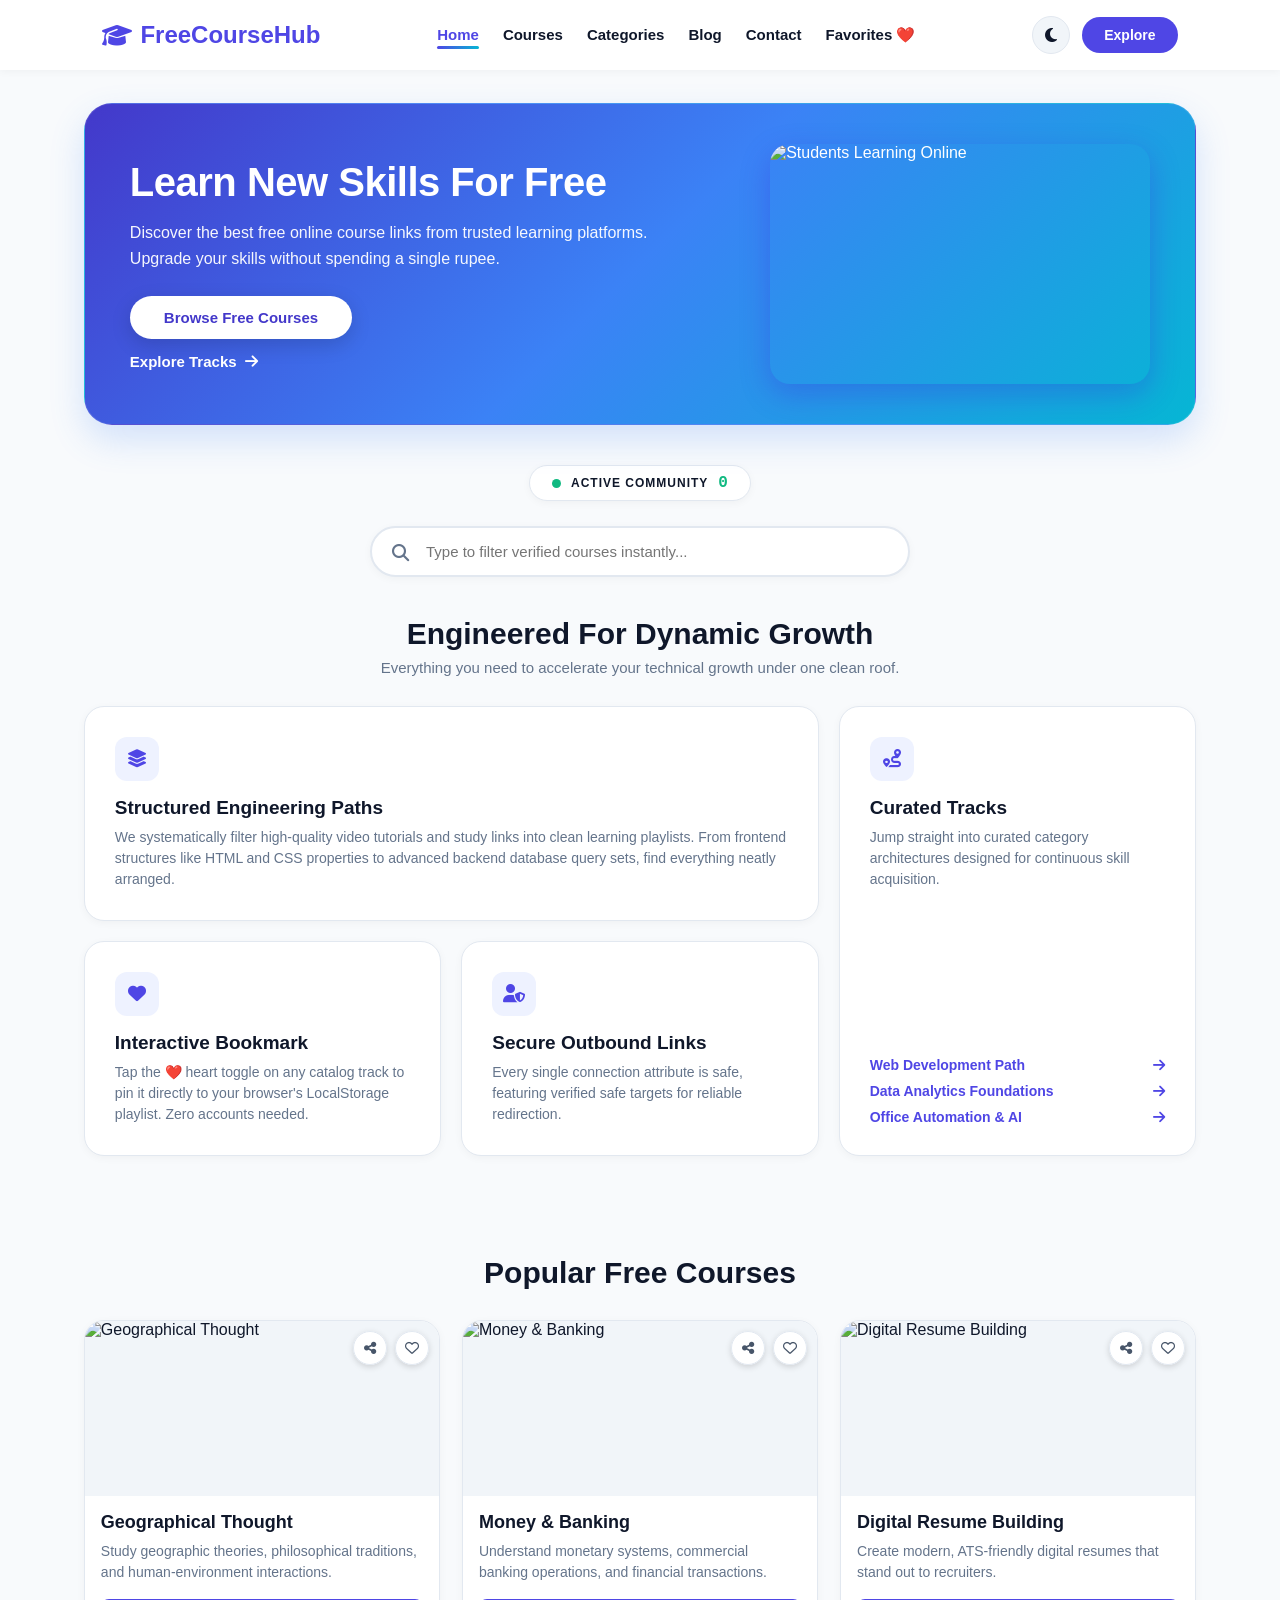
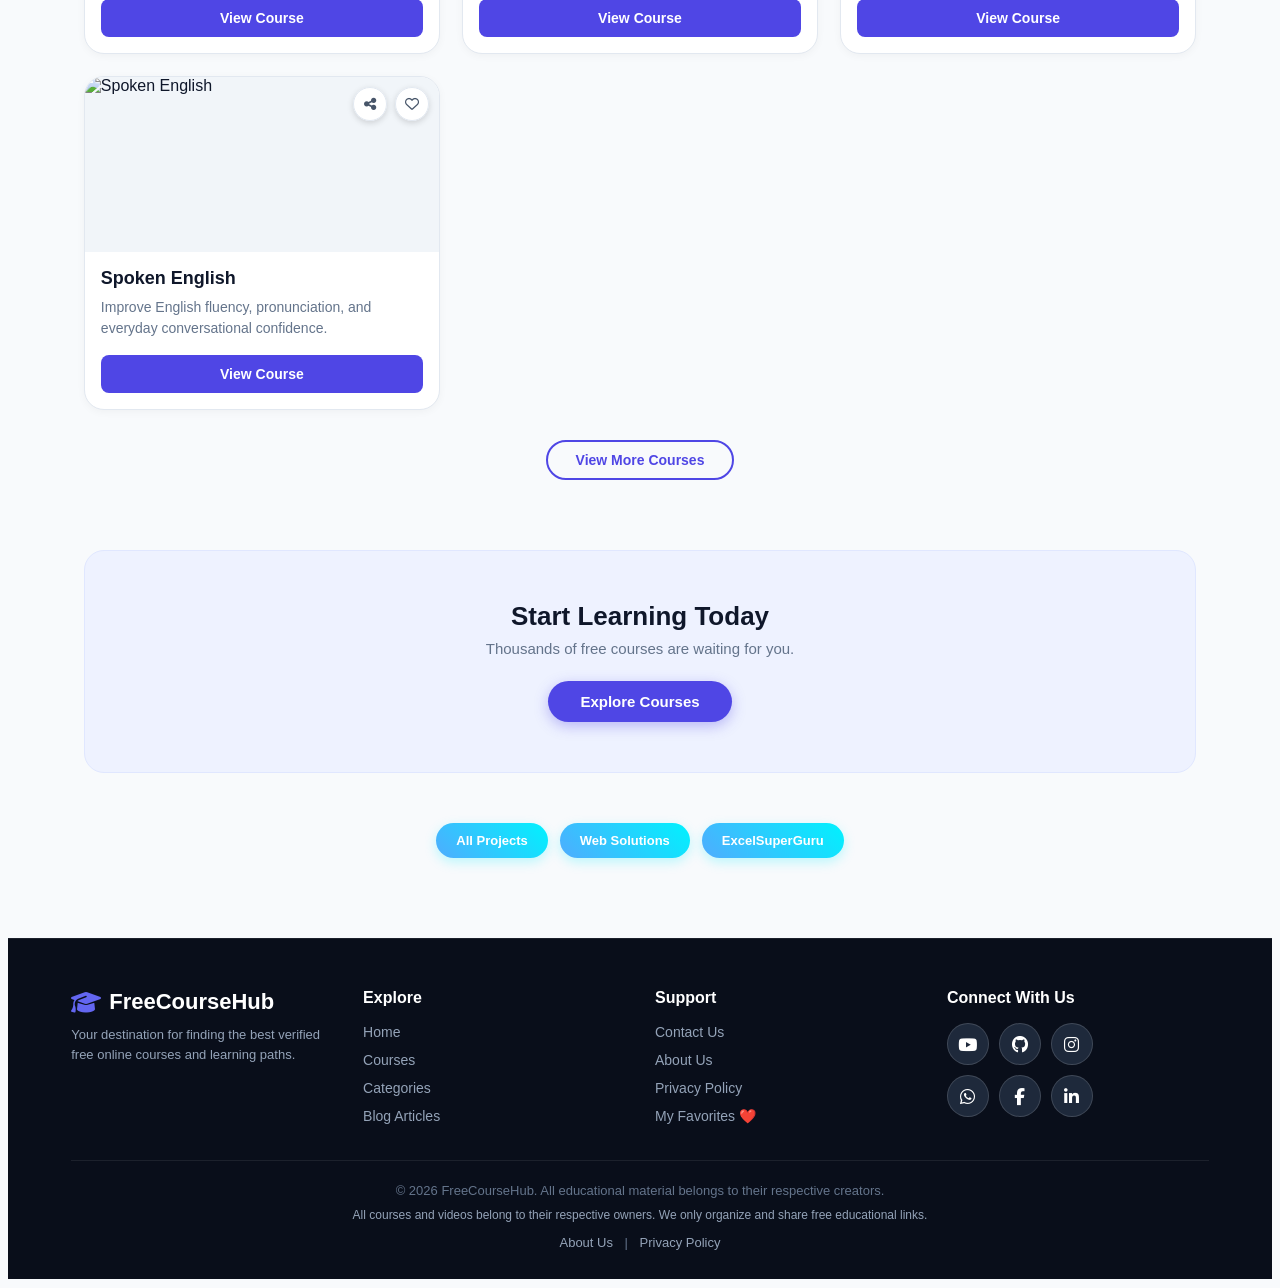
==== commit 2b81f8a3: "Add new project links to index.html" ====
--- a/index.html
+++ b/index.html
@@ -151,9 +151,9 @@
 </section>
 <!-- Project Links -->
 <div class="project-buttons-container">
-<a class="btn-project" href="my_projects/portfolio.html">Projects</a>
-<a class="btn-project" href="https://munendra5singh.github.io/MultyCalculatorHub/index.html" rel="noopener" target="_blank">Multi Calculator</a>
-<a class="btn-project" href="https://munendra5singh.github.io/MultyCalculatorHub/age.html" rel="noopener" target="_blank">Age Calculator</a>
+<a class="btn-project" href="https://munendra5singh.github.io/Project-Hub/" rel="noopener" target="_blank">All Projects</a>
+<a class="btn-project" href="https://mswebsolutions.online/english/index.html" rel="noopener" target="_blank">Web Solutions</a>
+<a class="btn-project" href="https://munendra5singh.github.io/Project-Hub/projects/p-11-ExcelSuperGuru/index.html" rel="noopener" target="_blank">ExcelSuperGuru</a>
 </div>
 <!-- Balanced Full Width Footer -->
 <footer class="site-footer">
@@ -448,4 +448,4 @@
         });
     </script>
 </body>
-</html>+</html>
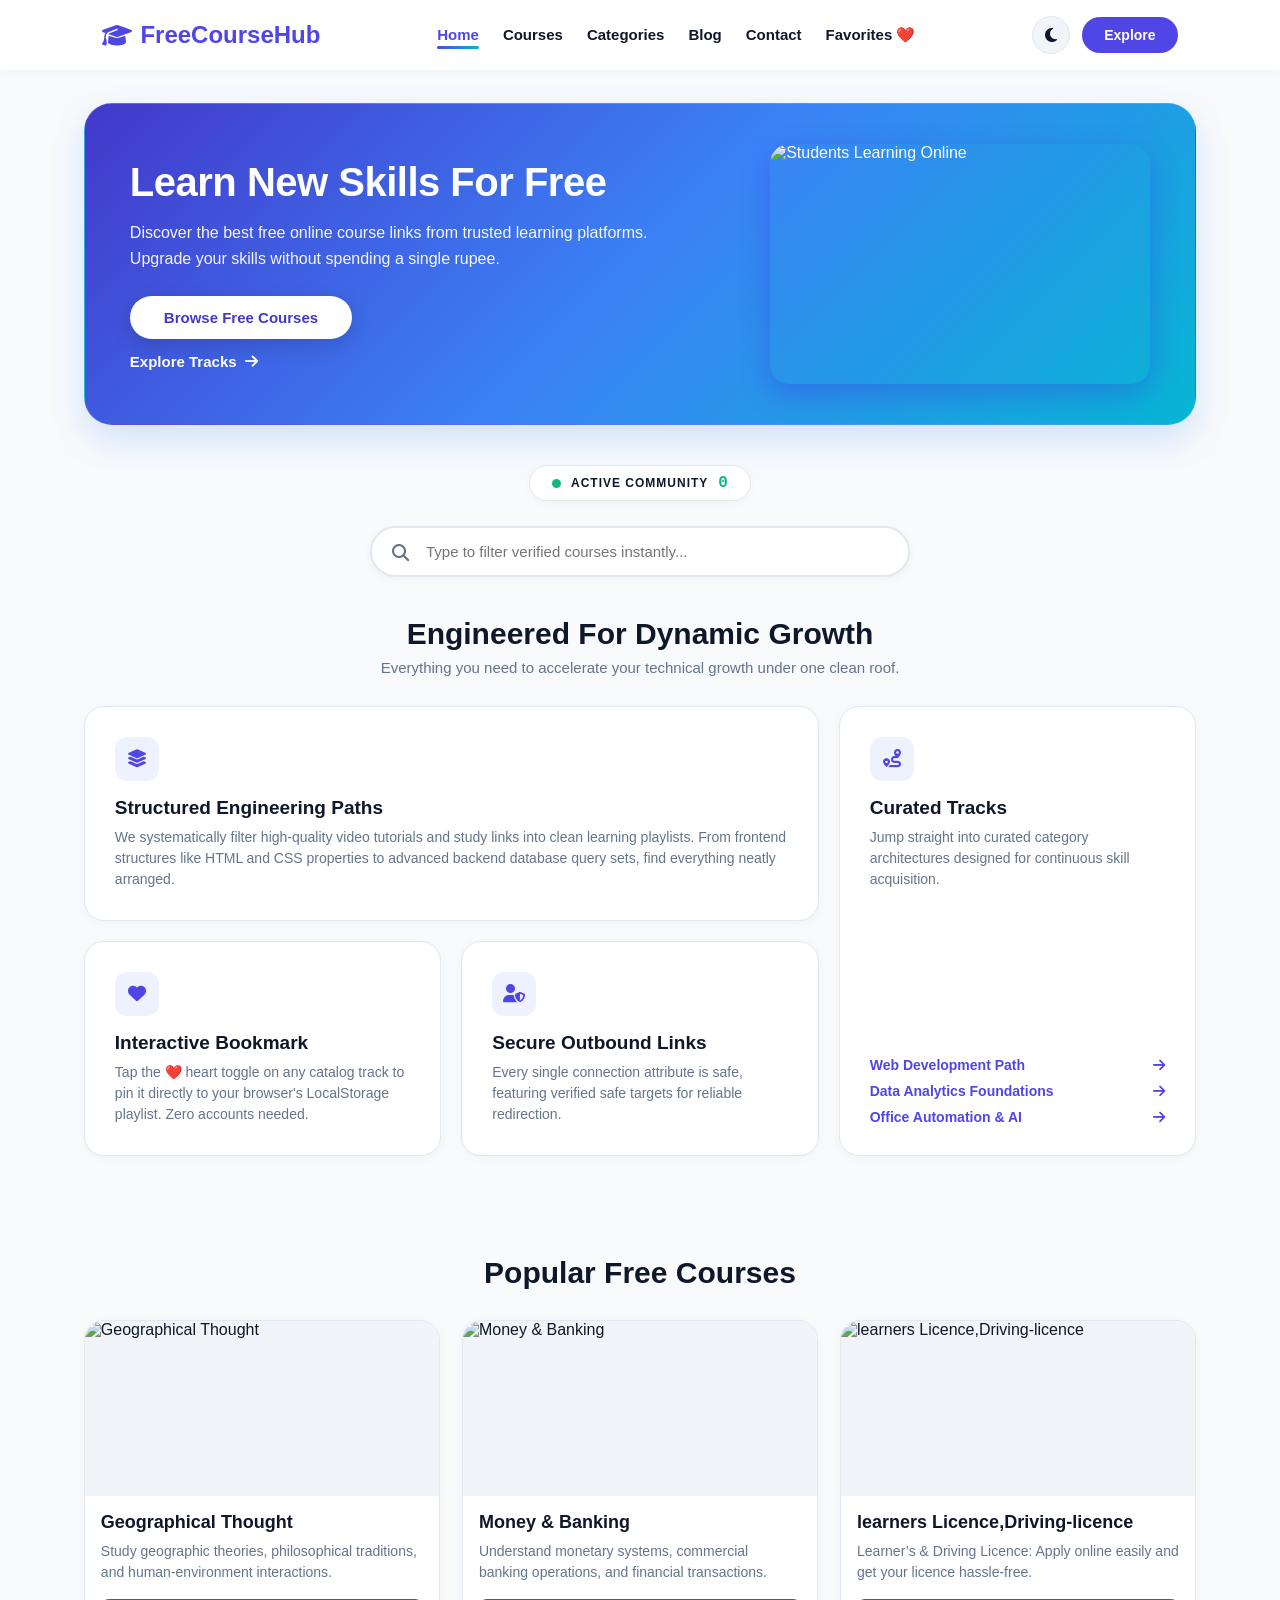
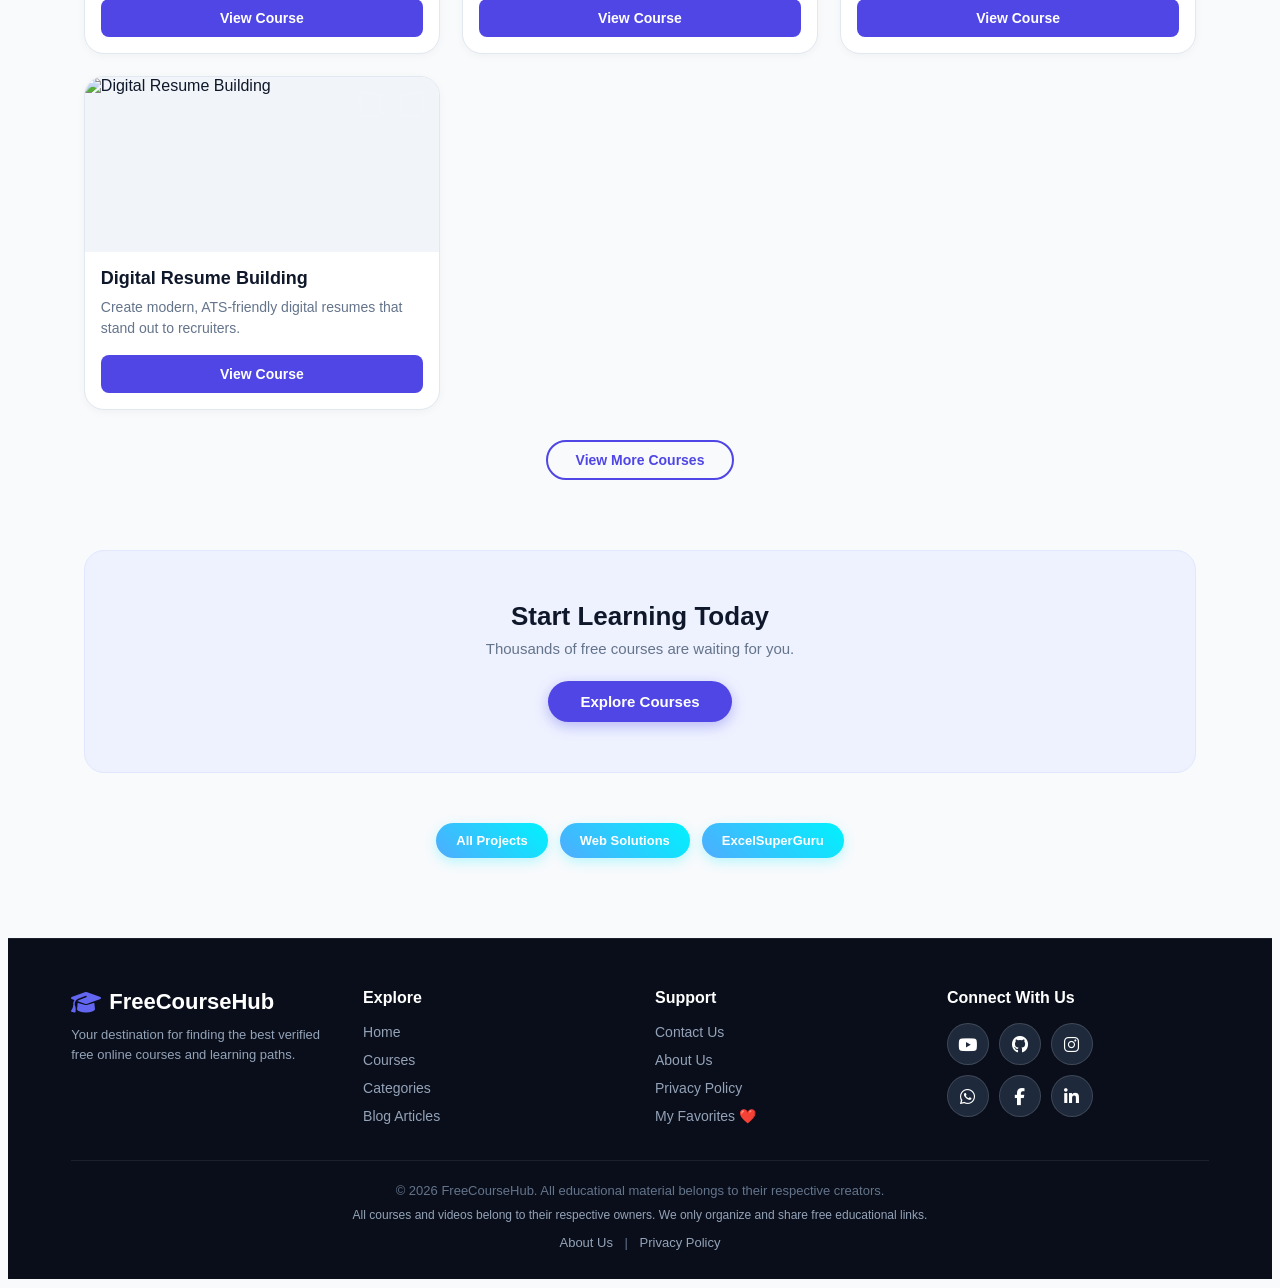
==== commit 4ce888a2: "Change mobile nav visibility threshold for scroll" ====
--- a/index.html
+++ b/index.html
@@ -400,7 +400,7 @@
         let lastScrollY = window.scrollY;
 
         window.addEventListener("scroll", () => {
-            if (window.innerWidth > 768) return;
+            if (window.innerWidth > 1023) return;
             const currentScrollY = window.scrollY;
             
             if (currentScrollY > lastScrollY && currentScrollY > 70) {
--- a/css_files/style.css
+++ b/css_files/style.css
@@ -1,10 +1,3 @@
-/* ==========================================================================
-   FREE COURSE HUB — MASTER STYLESHEET
-   --------------------------------------------------------------------------
-   All page CSS is maintained here. Page-specific rules are scoped to the
-   page body class so moving CSS into one file does not cause cross-page
-   selector collisions. Keep new styles inside the correct page section.
-   ========================================================================== */
 
 /* ==========================================================================
    SECTION 1 — GLOBAL FOUNDATION / SHARED TOKENS
@@ -89,7 +82,7 @@
             padding: 0 8%;
             box-shadow: var(--shadow-sm);
             z-index: 1000;
-            transition: background 0.3s ease, border-color 0.3s ease;
+            transition: top 0.3s ease, background 0.3s ease, border-color 0.3s ease;
         }
 
         .home-page .logo{
@@ -933,9 +926,9 @@
         }
 
         /* ==========================================================================
-           10. MOBILE VIEW: 2 CARDS PER ROW & YOUTUBE BOTTOM NAV (<=768px)
+           10. RESPONSIVE NAVBAR & YOUTUBE BOTTOM NAV (<=1023.98px)
            ========================================================================== */
-        @media screen and (max-width: 768px) {
+        @media screen and (max-width: 1023.98px) {
             .home-page{
                 padding-top: 55px !important;
                 padding-bottom: 75px !important;
@@ -949,7 +942,12 @@
 
             .home-page .logo{ font-size: 18px; }
             .home-page .nav-links, .home-page .nav-btn{ display: none !important; }
-
+        }
+
+        /* ==========================================================================
+           11. MOBILE VIEW: 2 CARDS PER ROW & CONTENT (<=768px)
+           ========================================================================== */
+        @media screen and (max-width: 768px) {
             .home-page .hero-container{
                 width: 94%;
                 margin: 15px auto 10px;
@@ -1107,7 +1105,9 @@
                 justify-content: center;
                 grid-template-columns: repeat(6, 42px) !important;
             }
-
+        }
+
+        @media screen and (max-width: 1023.98px) {
             /* --- YOUTUBE BOTTOM NAVIGATION --- */
             .home-page .mobile-bottom-nav{
                 display: flex;
@@ -1332,7 +1332,7 @@
             padding: 0 8%;
             box-shadow: var(--shadow-sm);
             z-index: 1000;
-            transition: background 0.3s ease, border-color 0.3s ease;
+            transition: top 0.3s ease, background 0.3s ease, border-color 0.3s ease;
         }
 
         .courses-page .logo{
@@ -1887,9 +1887,9 @@
         }
 
         /* ==========================================================================
-           8. MOBILE VIEW (Image Top, 2 Cards / Row, YouTube Nav)
+           8. RESPONSIVE NAVBAR (<=1023.98px)
            ========================================================================== */
-        @media screen and (max-width: 768px) {
+        @media screen and (max-width: 1023.98px) {
             .courses-page{
                 padding-top: 55px !important;
                 padding-bottom: 75px !important;
@@ -1903,7 +1903,12 @@
 
             .courses-page .logo{ font-size: 18px; }
             .courses-page .nav-links, .courses-page .nav-btn{ display: none !important; }
-
+        }
+
+        /* ==========================================================================
+           8b. MOBILE VIEW (Image Top, 2 Cards / Row) (<=768px)
+           ========================================================================== */
+        @media screen and (max-width: 768px) {
             .courses-page .hero-container{
                 width: 94%;
                 margin: 15px auto 10px;
@@ -2037,7 +2042,9 @@
                 justify-content: center;
                 grid-template-columns: repeat(6, 42px) !important;
             }
-
+        }
+
+        @media screen and (max-width: 1023.98px) {
             /* --- YOUTUBE BOTTOM NAVIGATION --- */
             .courses-page .mobile-bottom-nav{
                 display: flex;
@@ -2229,7 +2236,7 @@
             padding: 0 8%;
             box-shadow: var(--shadow-sm);
             z-index: 1000;
-            transition: background 0.3s ease, border-color 0.3s ease;
+            transition: top 0.3s ease, background 0.3s ease, border-color 0.3s ease;
         }
 
         .privacy-page .logo{
@@ -2640,9 +2647,9 @@
         }
 
         /* ==========================================================================
-           7. MOBILE VIEW (<=768px: Stacked & Responsive)
+           7. RESPONSIVE NAVBAR (<=1023.98px)
            ========================================================================== */
-        @media screen and (max-width: 768px) {
+        @media screen and (max-width: 1023.98px) {
             .privacy-page{
                 padding-top: 55px !important;
                 padding-bottom: 75px !important;
@@ -2656,7 +2663,12 @@
 
             .privacy-page .logo{ font-size: 18px; }
             .privacy-page .nav-links, .privacy-page .nav-btn{ display: none !important; }
-
+        }
+
+        /* ==========================================================================
+           7b. MOBILE VIEW (<=768px: Stacked & Responsive)
+           ========================================================================== */
+        @media screen and (max-width: 768px) {
             .privacy-page .hero-container{
                 width: 94%;
                 margin: 15px auto 10px;
@@ -2747,7 +2759,9 @@
                 justify-content: center;
                 grid-template-columns: repeat(6, 42px) !important;
             }
-
+        }
+
+        @media screen and (max-width: 1023.98px) {
             /* --- YOUTUBE BOTTOM NAVIGATION --- */
             .privacy-page .mobile-bottom-nav{
                 display: flex;
@@ -2939,7 +2953,7 @@
             padding: 0 8%;
             box-shadow: var(--shadow-sm);
             z-index: 1000;
-            transition: background 0.3s ease, border-color 0.3s ease;
+            transition: top 0.3s ease, background 0.3s ease, border-color 0.3s ease;
         }
 
         .contact-page .logo{
@@ -3796,9 +3810,9 @@
         }
 
         /* ==========================================================================
-           11. MOBILE VIEW (Image Top, 2 Cards/Row, YouTube Bottom Nav)
+           11. RESPONSIVE NAVBAR (<=1023.98px)
            ========================================================================== */
-        @media screen and (max-width: 768px) {
+        @media screen and (max-width: 1023.98px) {
             .contact-page{
                 padding-top: 55px !important;
                 padding-bottom: 75px !important;
@@ -3812,7 +3826,12 @@
 
             .contact-page .logo{ font-size: 18px; }
             .contact-page .nav-links, .contact-page .nav-btn{ display: none !important; }
-
+        }
+
+        /* ==========================================================================
+           11b. MOBILE VIEW (Image Top, 2 Cards/Row) (<=768px)
+           ========================================================================== */
+        @media screen and (max-width: 768px) {
             .contact-page .hero-container{
                 width: 94%;
                 margin: 15px auto 10px;
@@ -3949,7 +3968,9 @@
                 justify-content: center;
                 grid-template-columns: repeat(6, 42px) !important;
             }
-
+        }
+
+        @media screen and (max-width: 1023.98px) {
             /* --- YOUTUBE BOTTOM NAVIGATION --- */
             .contact-page .mobile-bottom-nav{
                 display: flex;
@@ -4141,7 +4162,7 @@
             padding: 0 8%;
             box-shadow: var(--shadow-sm);
             z-index: 1000;
-            transition: background 0.3s ease, border-color 0.3s ease;
+            transition: top 0.3s ease, background 0.3s ease, border-color 0.3s ease;
         }
 
         .favorites-page .logo{
@@ -4624,9 +4645,9 @@
         }
 
         /* ==========================================================================
-           7. MOBILE VIEW (<=768px: 2 Cards / Row, YouTube Nav)
+           7. RESPONSIVE NAVBAR (<=1023.98px)
            ========================================================================== */
-        @media screen and (max-width: 768px) {
+        @media screen and (max-width: 1023.98px) {
             .favorites-page{
                 padding-top: 55px !important;
                 padding-bottom: 75px !important;
@@ -4640,7 +4661,12 @@
 
             .favorites-page .logo{ font-size: 18px; }
             .favorites-page .nav-links, .favorites-page .nav-btn{ display: none !important; }
-
+        }
+
+        /* ==========================================================================
+           7b. MOBILE VIEW (<=768px: 2 Cards / Row)
+           ========================================================================== */
+        @media screen and (max-width: 768px) {
             .favorites-page .hero-container{
                 width: 94%;
                 margin: 15px auto 10px;
@@ -4774,7 +4800,9 @@
                 justify-content: center;
                 grid-template-columns: repeat(6, 42px) !important;
             }
-
+        }
+
+        @media screen and (max-width: 1023.98px) {
             /* --- YOUTUBE BOTTOM NAVIGATION --- */
             .favorites-page .mobile-bottom-nav{
                 display: flex;
@@ -4966,7 +4994,7 @@
             padding: 0 8%;
             box-shadow: var(--shadow-sm);
             z-index: 1000;
-            transition: background 0.3s ease, border-color 0.3s ease;
+            transition: top 0.3s ease, background 0.3s ease, border-color 0.3s ease;
         }
 
         .about-page .logo{
@@ -5419,9 +5447,9 @@
         }
 
         /* ==========================================================================
-           7. MOBILE VIEW (<=768px: Stacked & Responsive)
+           7. RESPONSIVE NAVBAR (<=1023.98px)
            ========================================================================== */
-        @media screen and (max-width: 768px) {
+        @media screen and (max-width: 1023.98px) {
             .about-page{
                 padding-top: 55px !important;
                 padding-bottom: 75px !important;
@@ -5435,7 +5463,12 @@
 
             .about-page .logo{ font-size: 18px; }
             .about-page .nav-links, .about-page .nav-btn{ display: none !important; }
-
+        }
+
+        /* ==========================================================================
+           7b. MOBILE VIEW (<=768px: Stacked & Responsive)
+           ========================================================================== */
+        @media screen and (max-width: 768px) {
             .about-page .hero-container{
                 width: 94%;
                 margin: 15px auto 10px;
@@ -5566,7 +5599,9 @@
                 justify-content: center;
                 grid-template-columns: repeat(6, 42px) !important;
             }
-
+        }
+
+        @media screen and (max-width: 1023.98px) {
             /* --- YOUTUBE BOTTOM NAVIGATION --- */
             .about-page .mobile-bottom-nav{
                 display: flex;
@@ -5758,7 +5793,7 @@
             padding: 0 8%;
             box-shadow: var(--shadow-sm);
             z-index: 1000;
-            transition: background 0.3s ease, border-color 0.3s ease;
+            transition: top 0.3s ease, background 0.3s ease, border-color 0.3s ease;
         }
 
         .blog-page .logo{
@@ -6477,9 +6512,9 @@
         }
 
         /* ==========================================================================
-           8. MOBILE VIEW: 2 CARDS PER ROW & YOUTUBE BOTTOM NAV (<=768px)
+           8. RESPONSIVE NAVBAR (<=1023.98px)
            ========================================================================== */
-        @media screen and (max-width: 768px) {
+        @media screen and (max-width: 1023.98px) {
             .blog-page{
                 padding-top: 55px !important;
                 padding-bottom: 75px !important;
@@ -6493,7 +6528,12 @@
 
             .blog-page .logo{ font-size: 18px; }
             .blog-page .nav-links, .blog-page .nav-btn{ display: none !important; }
-
+        }
+
+        /* ==========================================================================
+           8b. MOBILE VIEW: 2 CARDS PER ROW (<=768px)
+           ========================================================================== */
+        @media screen and (max-width: 768px) {
             .blog-page .hero-container{
                 width: 94%;
                 margin: 15px auto 10px;
@@ -6638,7 +6678,9 @@
                 justify-content: center;
                 grid-template-columns: repeat(6, 42px) !important;
             }
-
+        }
+
+        @media screen and (max-width: 1023.98px) {
             /* --- YOUTUBE BOTTOM NAVIGATION --- */
             .blog-page .mobile-bottom-nav{
                 display: flex;
@@ -6830,7 +6872,7 @@
             padding: 0 8%;
             box-shadow: var(--shadow-sm);
             z-index: 1000;
-            transition: background 0.3s ease, border-color 0.3s ease;
+            transition: top 0.3s ease, background 0.3s ease, border-color 0.3s ease;
         }
 
         .categories-page .logo{
@@ -7444,9 +7486,9 @@
         }
 
         /* ==========================================================================
-           8. MOBILE VIEW: 2 CARDS PER ROW & YOUTUBE BOTTOM NAV (<=768px)
+           8. RESPONSIVE NAVBAR (<=1023.98px)
            ========================================================================== */
-        @media screen and (max-width: 768px) {
+        @media screen and (max-width: 1023.98px) {
             .categories-page{
                 padding-top: 55px !important;
                 padding-bottom: 75px !important;
@@ -7460,7 +7502,12 @@
 
             .categories-page .logo{ font-size: 18px; }
             .categories-page .nav-links, .categories-page .nav-btn{ display: none !important; }
-
+        }
+
+        /* ==========================================================================
+           8b. MOBILE VIEW: 2 CARDS PER ROW (<=768px)
+           ========================================================================== */
+        @media screen and (max-width: 768px) {
             .categories-page .hero-container{
                 width: 94%;
                 margin: 15px auto 10px;
@@ -7626,7 +7673,9 @@
                 justify-content: center;
                 grid-template-columns: repeat(6, 42px) !important;
             }
-
+        }
+
+        @media screen and (max-width: 1023.98px) {
             /* --- YOUTUBE BOTTOM NAVIGATION --- */
             .categories-page .mobile-bottom-nav{
                 display: flex;
@@ -8485,7 +8534,7 @@
             padding: 0 8%;
             box-shadow: var(--shadow-sm);
             z-index: 1000;
-            transition: background 0.3s ease, border-color 0.3s ease;
+            transition: top 0.3s ease, background 0.3s ease, border-color 0.3s ease;
         }
 
         .portfolio-page .logo{
@@ -9148,9 +9197,9 @@
         }
 
         /* ==========================================================================
-           8. MOBILE VIEW (<=768px: 2 Cards / Row, YouTube Nav)
+           8. RESPONSIVE NAVBAR (<=1023.98px)
            ========================================================================== */
-        @media screen and (max-width: 768px) {
+        @media screen and (max-width: 1023.98px) {
             .portfolio-page{
                 padding-top: 55px !important;
                 padding-bottom: 75px !important;
@@ -9164,7 +9213,12 @@
 
             .portfolio-page .logo{ font-size: 18px; }
             .portfolio-page .nav-links, .portfolio-page .nav-btn{ display: none !important; }
-
+        }
+
+        /* ==========================================================================
+           8b. MOBILE VIEW (<=768px: 2 Cards / Row)
+           ========================================================================== */
+        @media screen and (max-width: 768px) {
             .portfolio-page .hero-container{
                 width: 94%;
                 margin: 15px auto 10px;
@@ -9343,7 +9397,9 @@
                 justify-content: center;
                 grid-template-columns: repeat(6, 42px) !important;
             }
-
+        }
+
+        @media screen and (max-width: 1023.98px) {
             /* --- YOUTUBE BOTTOM NAVIGATION --- */
             .portfolio-page .mobile-bottom-nav{
                 display: flex;
